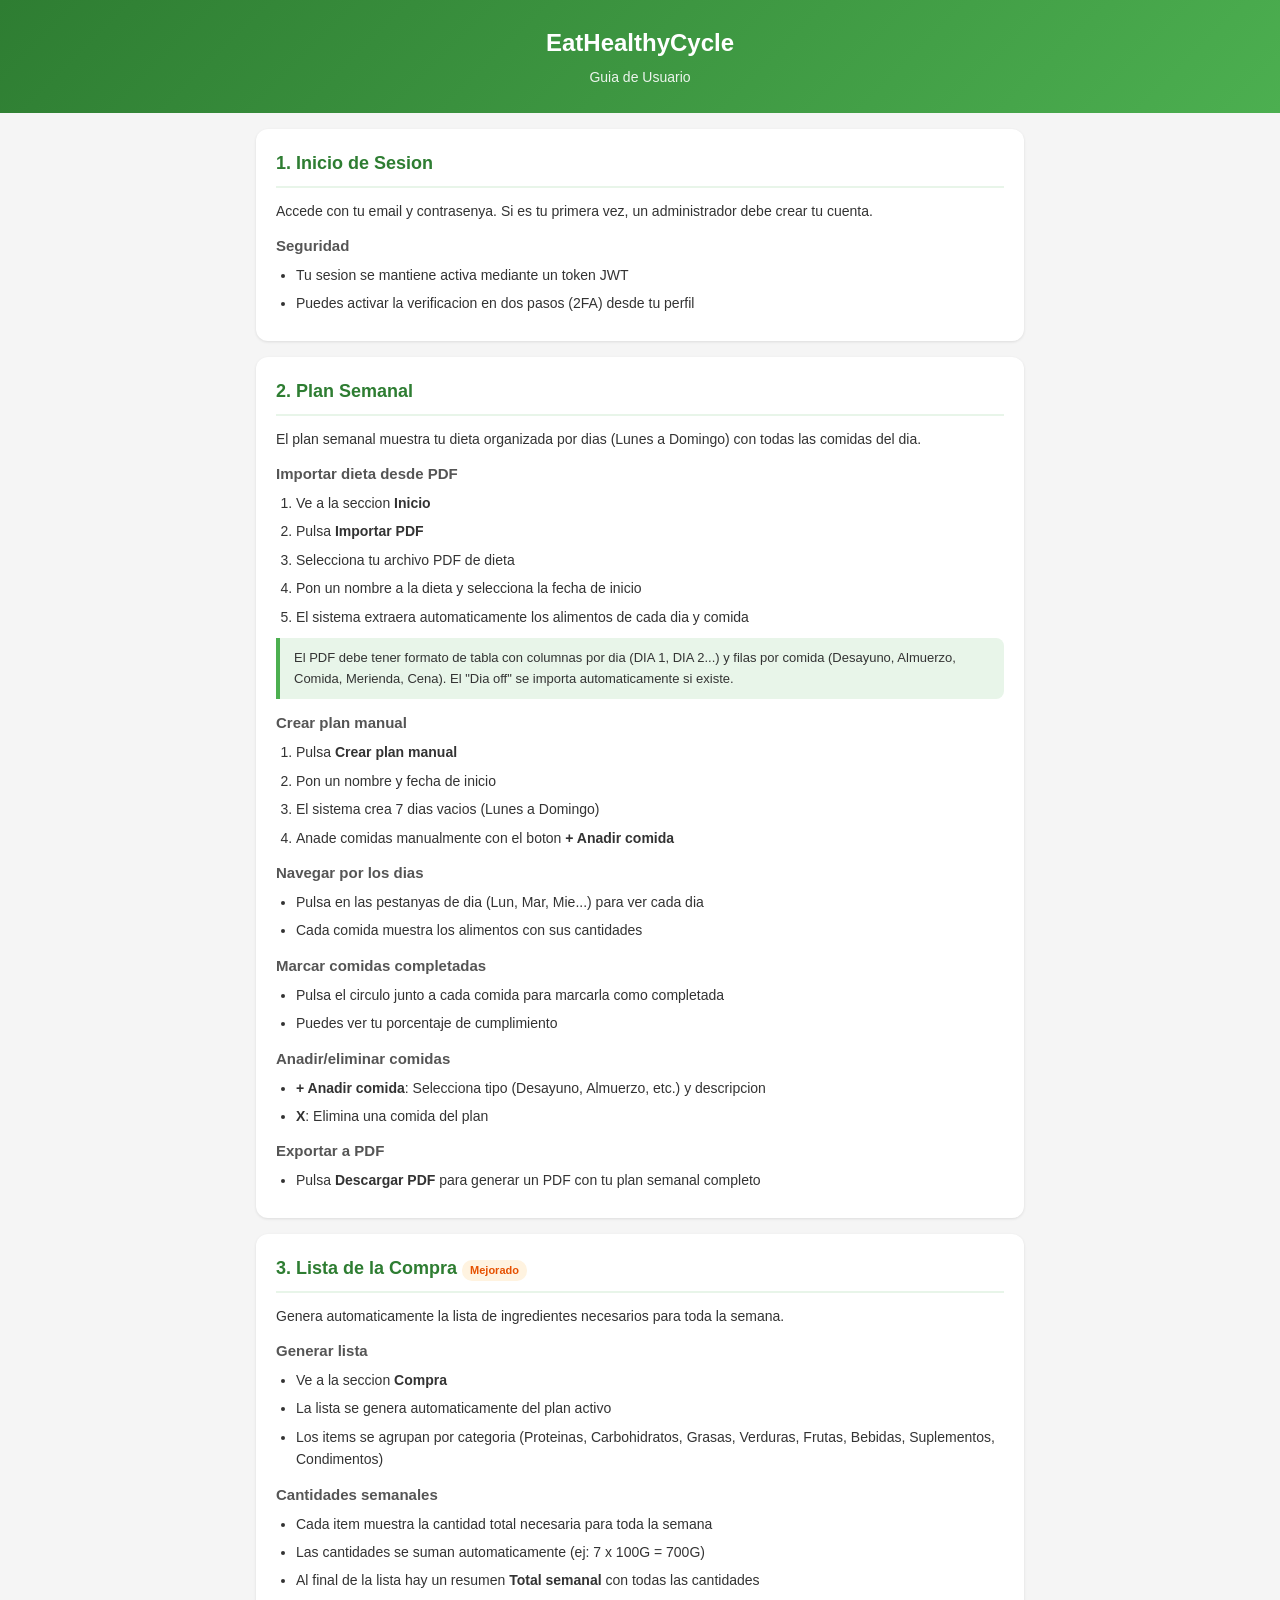
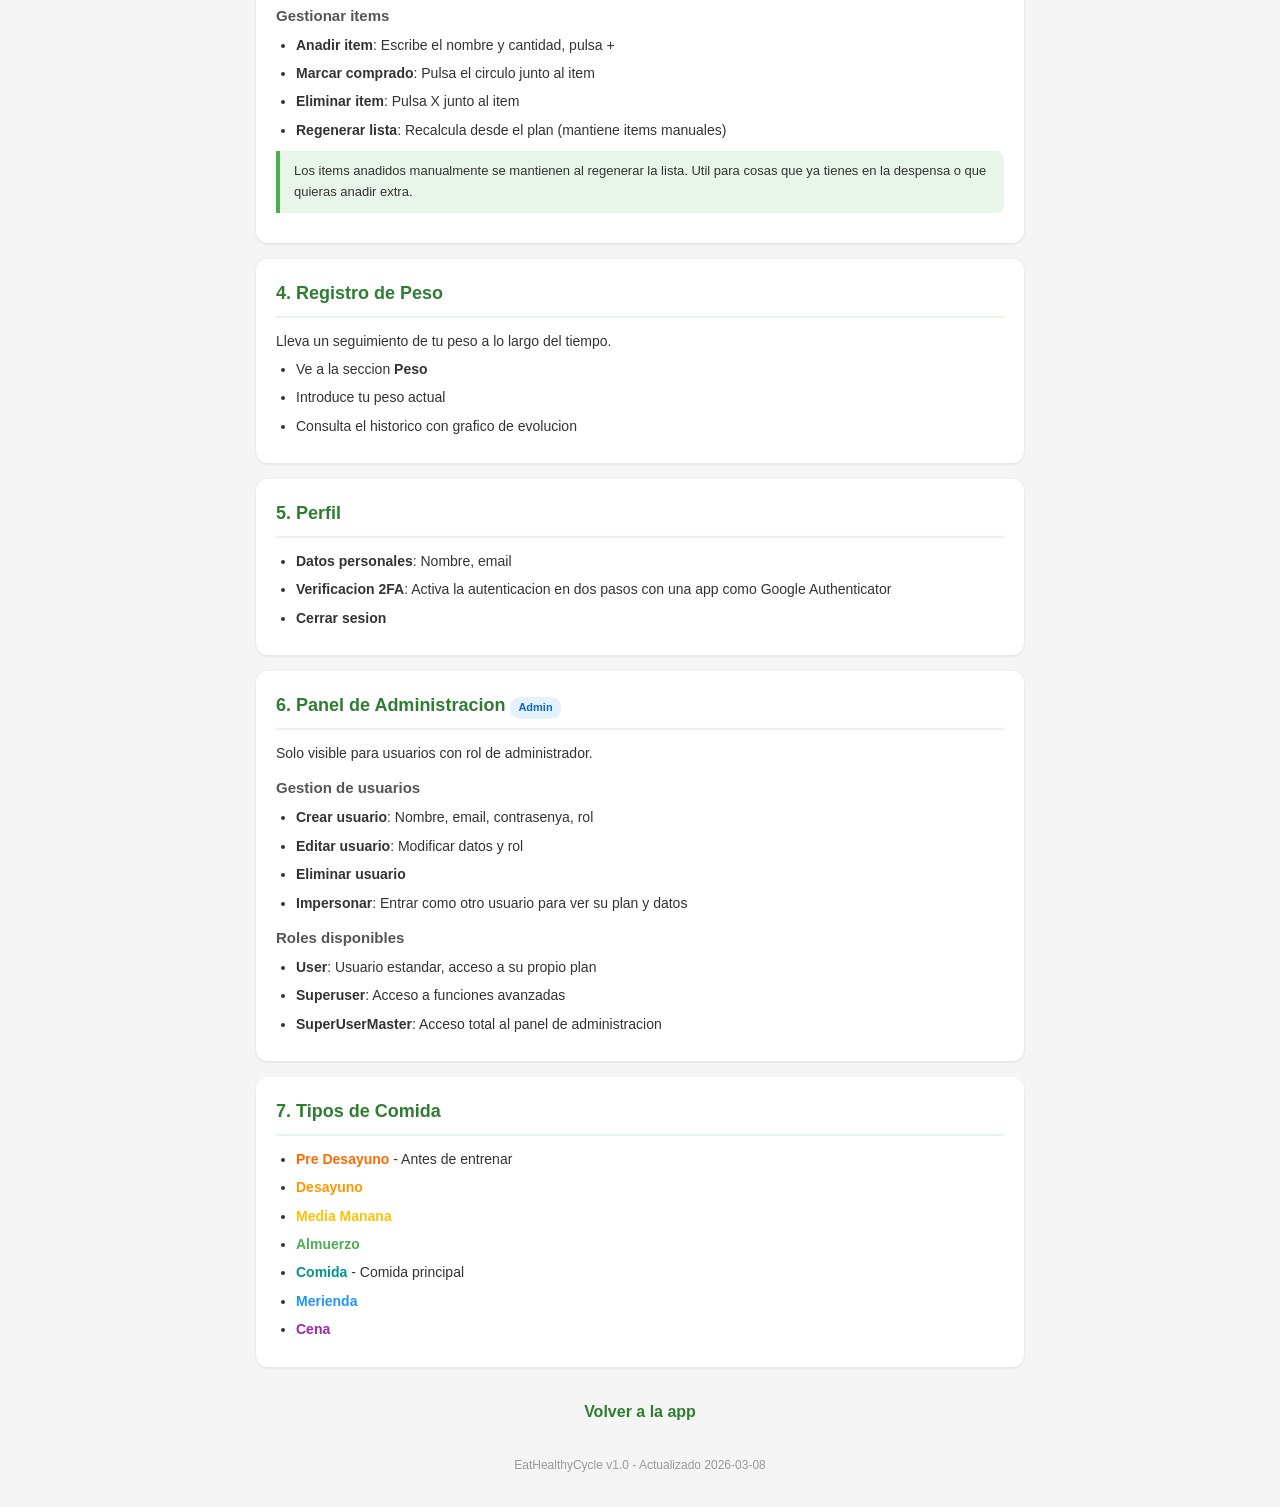
==== wwwroot/guia-usuario.html @ 838dbc7e "Fix multi-page table import, mobile scroll, add user guide PDF Import: - Handle continuation pages (" ====
<!DOCTYPE html>
<html lang="es">
<head>
    <meta charset="UTF-8">
    <meta name="viewport" content="width=device-width, initial-scale=1.0">
    <title>EatHealthyCycle - Guia de Usuario</title>
    <style>
        * { margin: 0; padding: 0; box-sizing: border-box; }
        body { font-family: -apple-system, BlinkMacSystemFont, 'Segoe UI', sans-serif; background: #f5f5f5; color: #333; line-height: 1.6; }
        .header { background: linear-gradient(135deg, #2e7d32, #4caf50); color: white; padding: 24px 20px; text-align: center; }
        .header h1 { font-size: 24px; margin-bottom: 4px; }
        .header p { opacity: 0.9; font-size: 14px; }
        .container { max-width: 800px; margin: 0 auto; padding: 16px; }
        .section { background: white; border-radius: 12px; padding: 20px; margin-bottom: 16px; box-shadow: 0 1px 3px rgba(0,0,0,0.1); }
        .section h2 { color: #2e7d32; font-size: 18px; margin-bottom: 12px; border-bottom: 2px solid #e8f5e9; padding-bottom: 8px; }
        .section h3 { color: #555; font-size: 15px; margin: 12px 0 6px; }
        .section p, .section li { font-size: 14px; margin-bottom: 6px; }
        .section ul { padding-left: 20px; }
        .section ol { padding-left: 20px; }
        .badge { display: inline-block; padding: 2px 8px; border-radius: 10px; font-size: 11px; font-weight: 600; }
        .badge-admin { background: #e3f2fd; color: #1565c0; }
        .badge-user { background: #e8f5e9; color: #2e7d32; }
        .badge-new { background: #fff3e0; color: #e65100; }
        .tip { background: #e8f5e9; border-left: 4px solid #4caf50; padding: 10px 14px; border-radius: 0 8px 8px 0; margin: 10px 0; font-size: 13px; }
        .back-link { display: block; text-align: center; padding: 16px; color: #2e7d32; text-decoration: none; font-weight: 600; }
        .version { text-align: center; color: #999; font-size: 12px; padding: 16px; }
    </style>
</head>
<body>
    <div class="header">
        <h1>EatHealthyCycle</h1>
        <p>Guia de Usuario</p>
    </div>
    <div class="container">

        <div class="section">
            <h2>1. Inicio de Sesion</h2>
            <p>Accede con tu email y contrasenya. Si es tu primera vez, un administrador debe crear tu cuenta.</p>
            <h3>Seguridad</h3>
            <ul>
                <li>Tu sesion se mantiene activa mediante un token JWT</li>
                <li>Puedes activar la verificacion en dos pasos (2FA) desde tu perfil</li>
            </ul>
        </div>

        <div class="section">
            <h2>2. Plan Semanal</h2>
            <p>El plan semanal muestra tu dieta organizada por dias (Lunes a Domingo) con todas las comidas del dia.</p>

            <h3>Importar dieta desde PDF</h3>
            <ol>
                <li>Ve a la seccion <strong>Inicio</strong></li>
                <li>Pulsa <strong>Importar PDF</strong></li>
                <li>Selecciona tu archivo PDF de dieta</li>
                <li>Pon un nombre a la dieta y selecciona la fecha de inicio</li>
                <li>El sistema extraera automaticamente los alimentos de cada dia y comida</li>
            </ol>
            <div class="tip">El PDF debe tener formato de tabla con columnas por dia (DIA 1, DIA 2...) y filas por comida (Desayuno, Almuerzo, Comida, Merienda, Cena). El "Dia off" se importa automaticamente si existe.</div>

            <h3>Crear plan manual</h3>
            <ol>
                <li>Pulsa <strong>Crear plan manual</strong></li>
                <li>Pon un nombre y fecha de inicio</li>
                <li>El sistema crea 7 dias vacios (Lunes a Domingo)</li>
                <li>Anade comidas manualmente con el boton <strong>+ Anadir comida</strong></li>
            </ol>

            <h3>Navegar por los dias</h3>
            <ul>
                <li>Pulsa en las pestanyas de dia (Lun, Mar, Mie...) para ver cada dia</li>
                <li>Cada comida muestra los alimentos con sus cantidades</li>
            </ul>

            <h3>Marcar comidas completadas</h3>
            <ul>
                <li>Pulsa el circulo junto a cada comida para marcarla como completada</li>
                <li>Puedes ver tu porcentaje de cumplimiento</li>
            </ul>

            <h3>Anadir/eliminar comidas</h3>
            <ul>
                <li><strong>+ Anadir comida</strong>: Selecciona tipo (Desayuno, Almuerzo, etc.) y descripcion</li>
                <li><strong>X</strong>: Elimina una comida del plan</li>
            </ul>

            <h3>Exportar a PDF</h3>
            <ul>
                <li>Pulsa <strong>Descargar PDF</strong> para generar un PDF con tu plan semanal completo</li>
            </ul>
        </div>

        <div class="section">
            <h2>3. Lista de la Compra <span class="badge badge-new">Mejorado</span></h2>
            <p>Genera automaticamente la lista de ingredientes necesarios para toda la semana.</p>

            <h3>Generar lista</h3>
            <ul>
                <li>Ve a la seccion <strong>Compra</strong></li>
                <li>La lista se genera automaticamente del plan activo</li>
                <li>Los items se agrupan por categoria (Proteinas, Carbohidratos, Grasas, Verduras, Frutas, Bebidas, Suplementos, Condimentos)</li>
            </ul>

            <h3>Cantidades semanales</h3>
            <ul>
                <li>Cada item muestra la cantidad total necesaria para toda la semana</li>
                <li>Las cantidades se suman automaticamente (ej: 7 x 100G = 700G)</li>
                <li>Al final de la lista hay un resumen <strong>Total semanal</strong> con todas las cantidades</li>
            </ul>

            <h3>Gestionar items</h3>
            <ul>
                <li><strong>Anadir item</strong>: Escribe el nombre y cantidad, pulsa +</li>
                <li><strong>Marcar comprado</strong>: Pulsa el circulo junto al item</li>
                <li><strong>Eliminar item</strong>: Pulsa X junto al item</li>
                <li><strong>Regenerar lista</strong>: Recalcula desde el plan (mantiene items manuales)</li>
            </ul>
            <div class="tip">Los items anadidos manualmente se mantienen al regenerar la lista. Util para cosas que ya tienes en la despensa o que quieras anadir extra.</div>
        </div>

        <div class="section">
            <h2>4. Registro de Peso</h2>
            <p>Lleva un seguimiento de tu peso a lo largo del tiempo.</p>
            <ul>
                <li>Ve a la seccion <strong>Peso</strong></li>
                <li>Introduce tu peso actual</li>
                <li>Consulta el historico con grafico de evolucion</li>
            </ul>
        </div>

        <div class="section">
            <h2>5. Perfil</h2>
            <ul>
                <li><strong>Datos personales</strong>: Nombre, email</li>
                <li><strong>Verificacion 2FA</strong>: Activa la autenticacion en dos pasos con una app como Google Authenticator</li>
                <li><strong>Cerrar sesion</strong></li>
            </ul>
        </div>

        <div class="section">
            <h2>6. Panel de Administracion <span class="badge badge-admin">Admin</span></h2>
            <p>Solo visible para usuarios con rol de administrador.</p>

            <h3>Gestion de usuarios</h3>
            <ul>
                <li><strong>Crear usuario</strong>: Nombre, email, contrasenya, rol</li>
                <li><strong>Editar usuario</strong>: Modificar datos y rol</li>
                <li><strong>Eliminar usuario</strong></li>
                <li><strong>Impersonar</strong>: Entrar como otro usuario para ver su plan y datos</li>
            </ul>

            <h3>Roles disponibles</h3>
            <ul>
                <li><strong>User</strong>: Usuario estandar, acceso a su propio plan</li>
                <li><strong>Superuser</strong>: Acceso a funciones avanzadas</li>
                <li><strong>SuperUserMaster</strong>: Acceso total al panel de administracion</li>
            </ul>
        </div>

        <div class="section">
            <h2>7. Tipos de Comida</h2>
            <ul>
                <li><strong style="color:#ff6b00">Pre Desayuno</strong> - Antes de entrenar</li>
                <li><strong style="color:#ff9800">Desayuno</strong></li>
                <li><strong style="color:#ffc107">Media Manana</strong></li>
                <li><strong style="color:#4caf50">Almuerzo</strong></li>
                <li><strong style="color:#009688">Comida</strong> - Comida principal</li>
                <li><strong style="color:#2196f3">Merienda</strong></li>
                <li><strong style="color:#9c27b0">Cena</strong></li>
            </ul>
        </div>

        <a href="/" class="back-link">Volver a la app</a>
        <div class="version">EatHealthyCycle v1.0 - Actualizado 2026-03-08</div>
    </div>
</body>
</html>
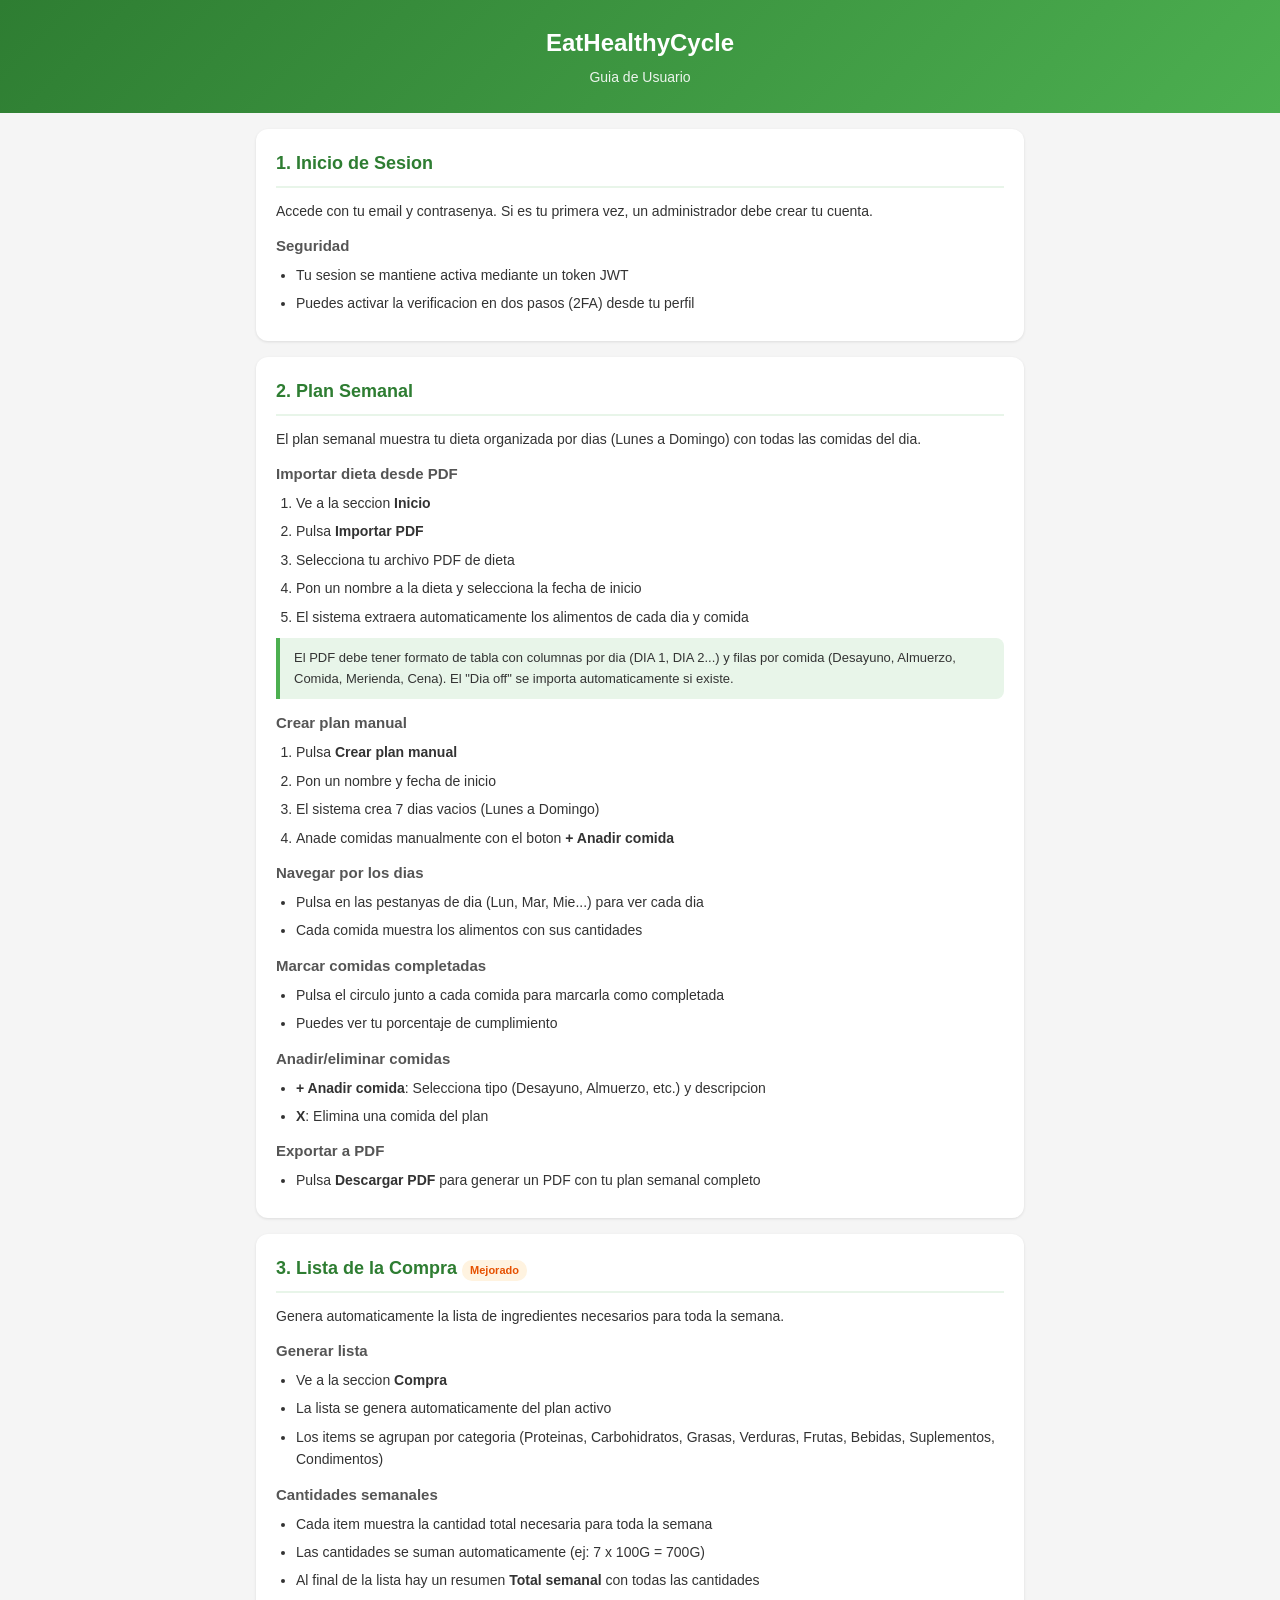
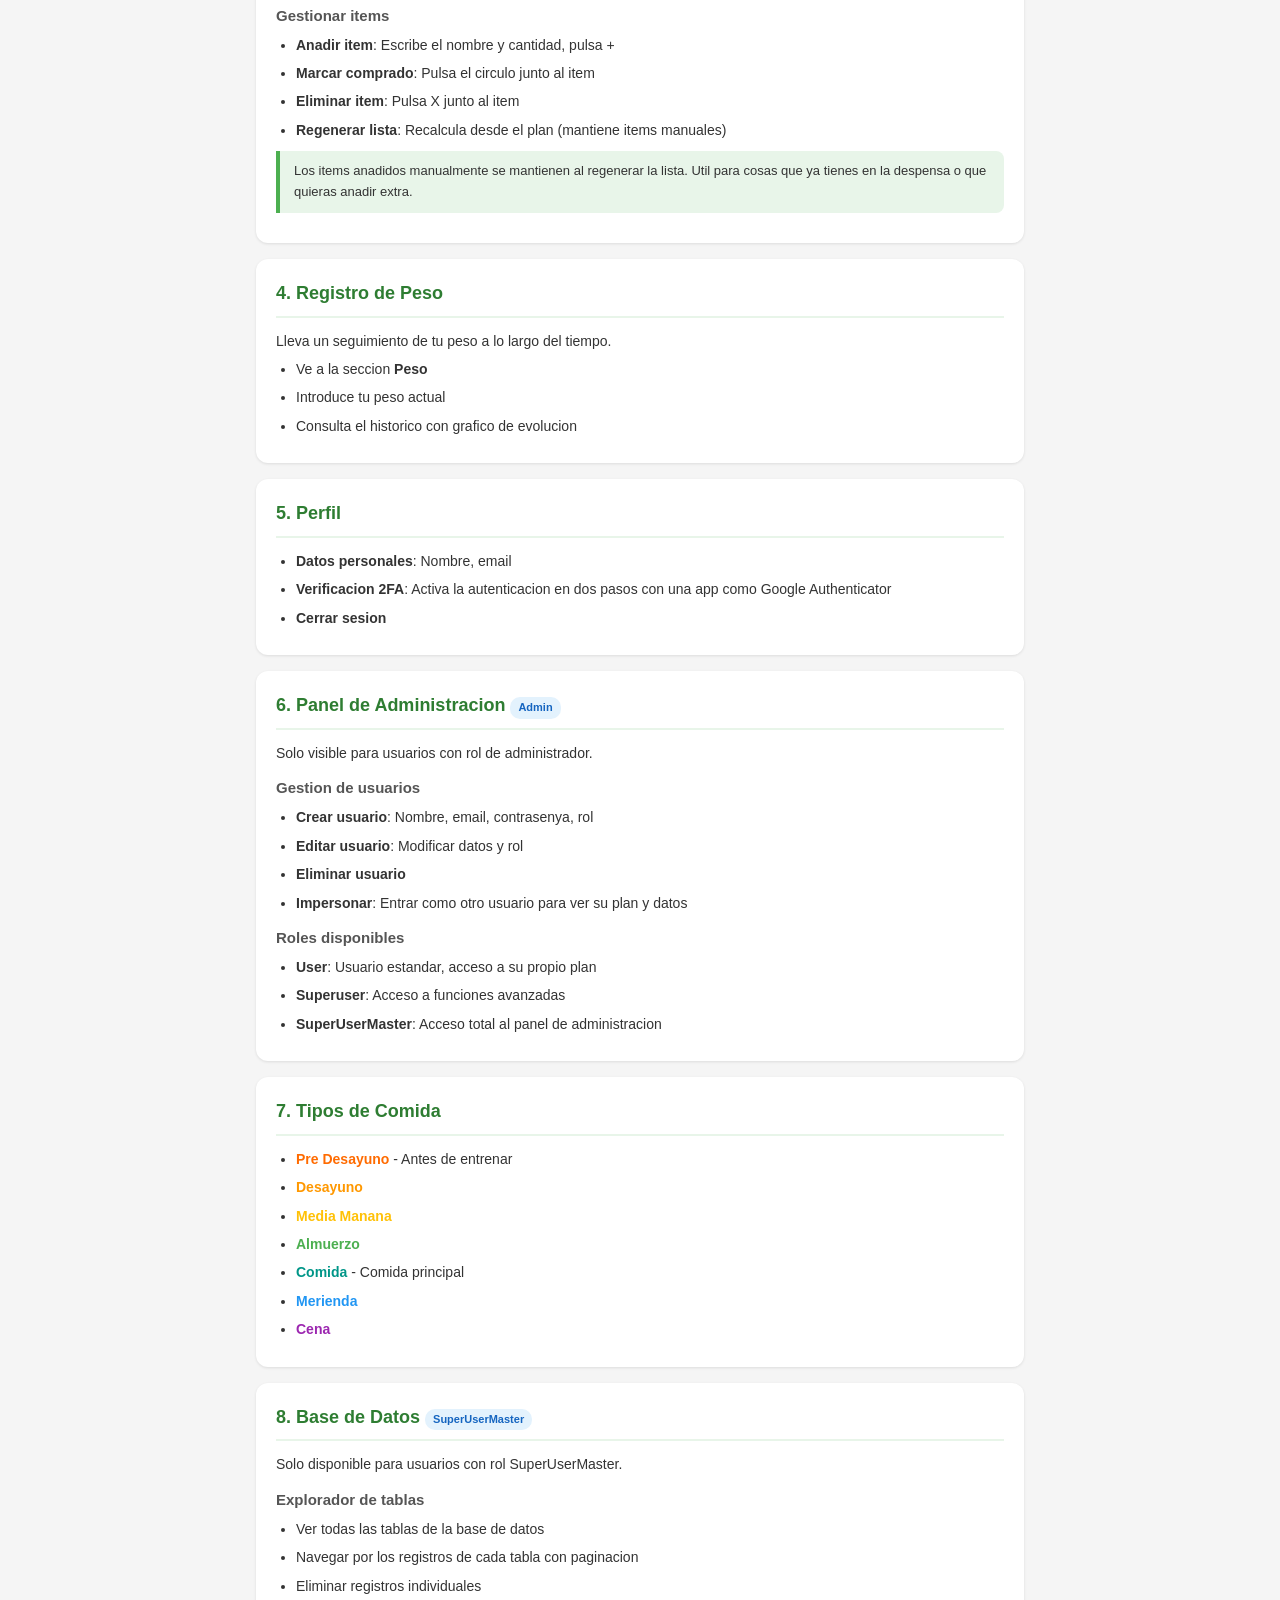
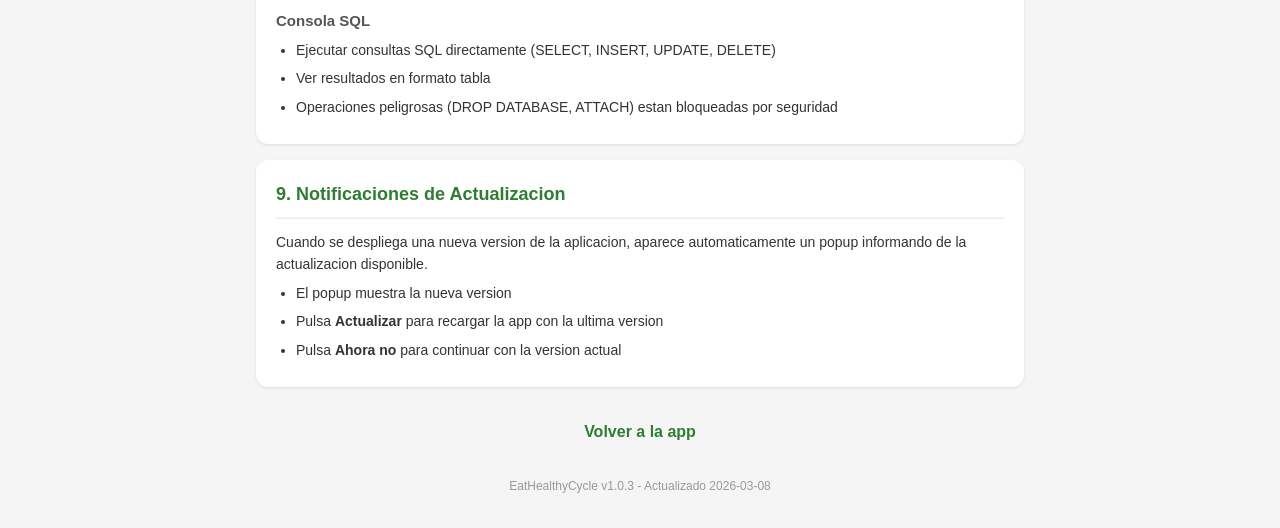
==== commit e2d4b132: "Add DB admin panel, version check popup, and update user guide - DbAdminController: table browser, S" ====
--- a/wwwroot/guia-usuario.html
+++ b/wwwroot/guia-usuario.html
@@ -169,8 +169,37 @@
             </ul>
         </div>
 
+        <div class="section">
+            <h2>8. Base de Datos <span class="badge badge-admin">SuperUserMaster</span></h2>
+            <p>Solo disponible para usuarios con rol SuperUserMaster.</p>
+
+            <h3>Explorador de tablas</h3>
+            <ul>
+                <li>Ver todas las tablas de la base de datos</li>
+                <li>Navegar por los registros de cada tabla con paginacion</li>
+                <li>Eliminar registros individuales</li>
+            </ul>
+
+            <h3>Consola SQL</h3>
+            <ul>
+                <li>Ejecutar consultas SQL directamente (SELECT, INSERT, UPDATE, DELETE)</li>
+                <li>Ver resultados en formato tabla</li>
+                <li>Operaciones peligrosas (DROP DATABASE, ATTACH) estan bloqueadas por seguridad</li>
+            </ul>
+        </div>
+
+        <div class="section">
+            <h2>9. Notificaciones de Actualizacion</h2>
+            <p>Cuando se despliega una nueva version de la aplicacion, aparece automaticamente un popup informando de la actualizacion disponible.</p>
+            <ul>
+                <li>El popup muestra la nueva version</li>
+                <li>Pulsa <strong>Actualizar</strong> para recargar la app con la ultima version</li>
+                <li>Pulsa <strong>Ahora no</strong> para continuar con la version actual</li>
+            </ul>
+        </div>
+
         <a href="/" class="back-link">Volver a la app</a>
-        <div class="version">EatHealthyCycle v1.0 - Actualizado 2026-03-08</div>
+        <div class="version">EatHealthyCycle v1.0.3 - Actualizado 2026-03-08</div>
     </div>
 </body>
 </html>
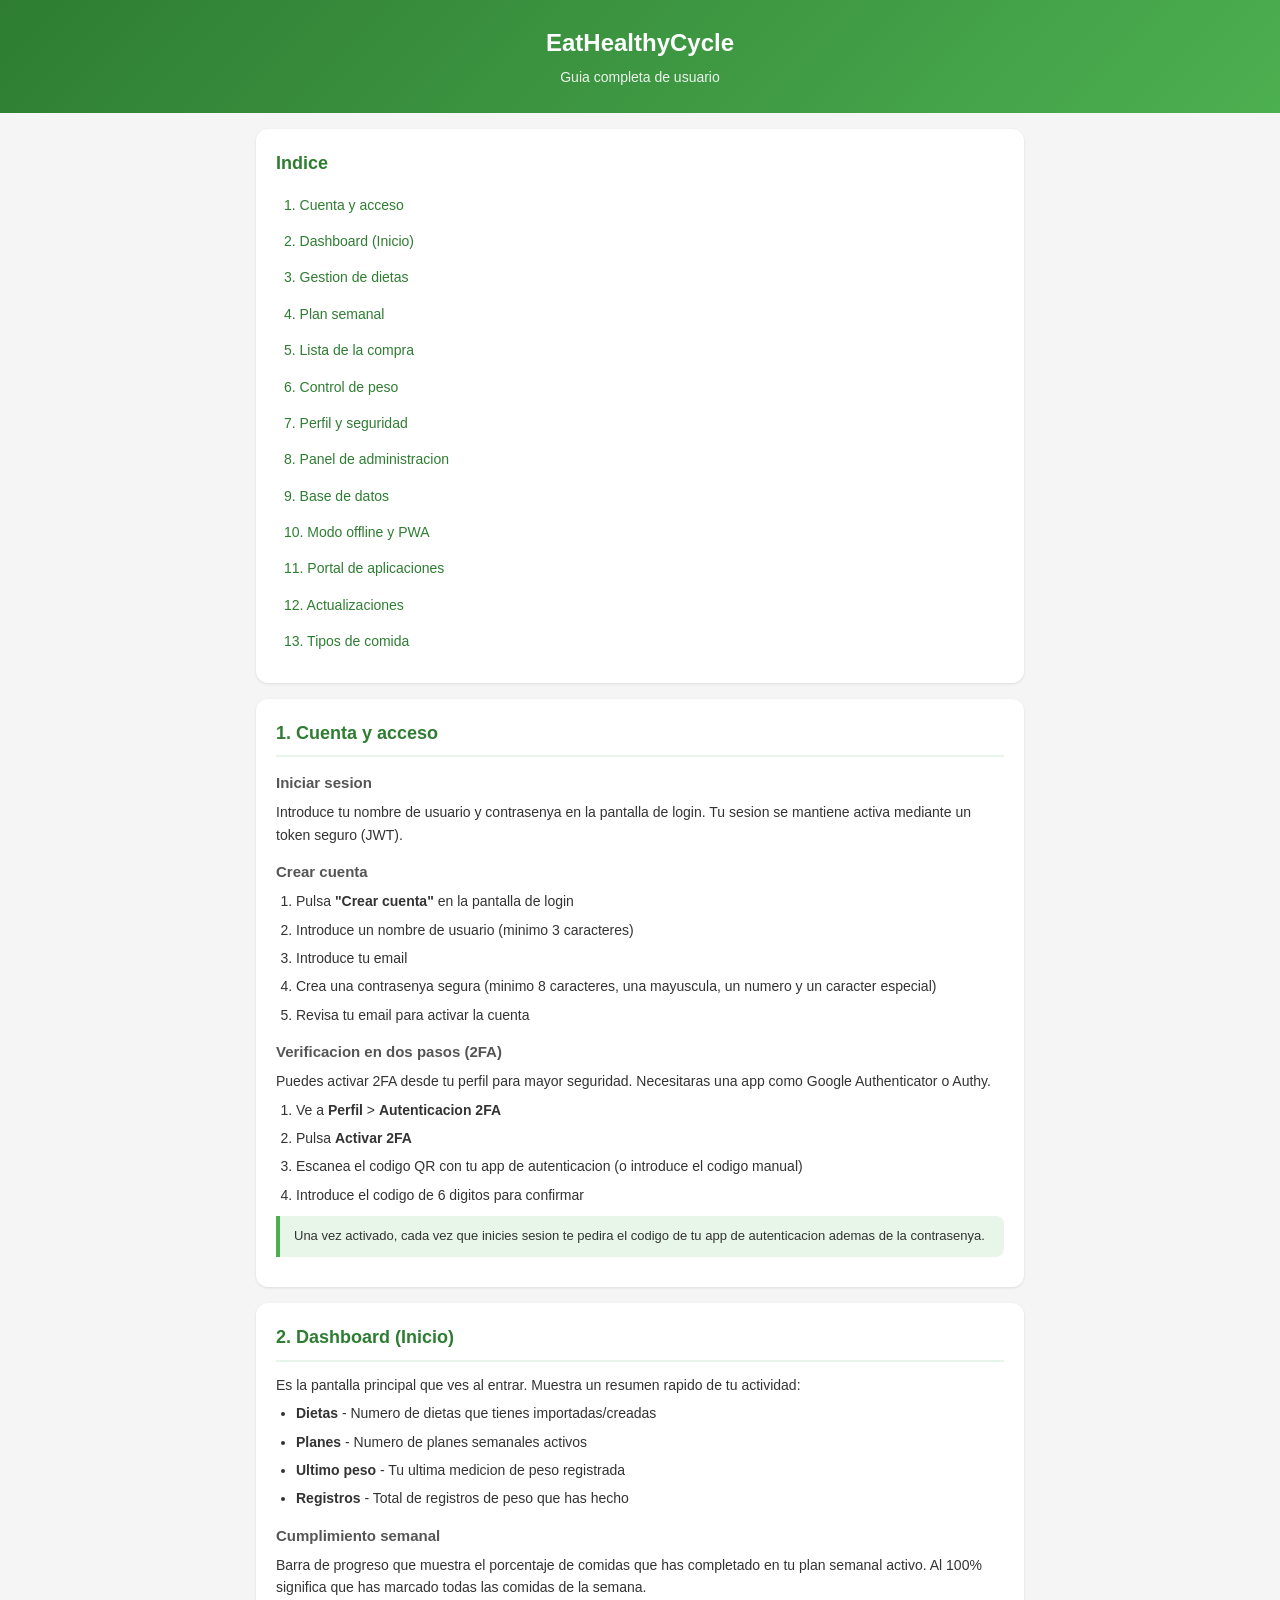
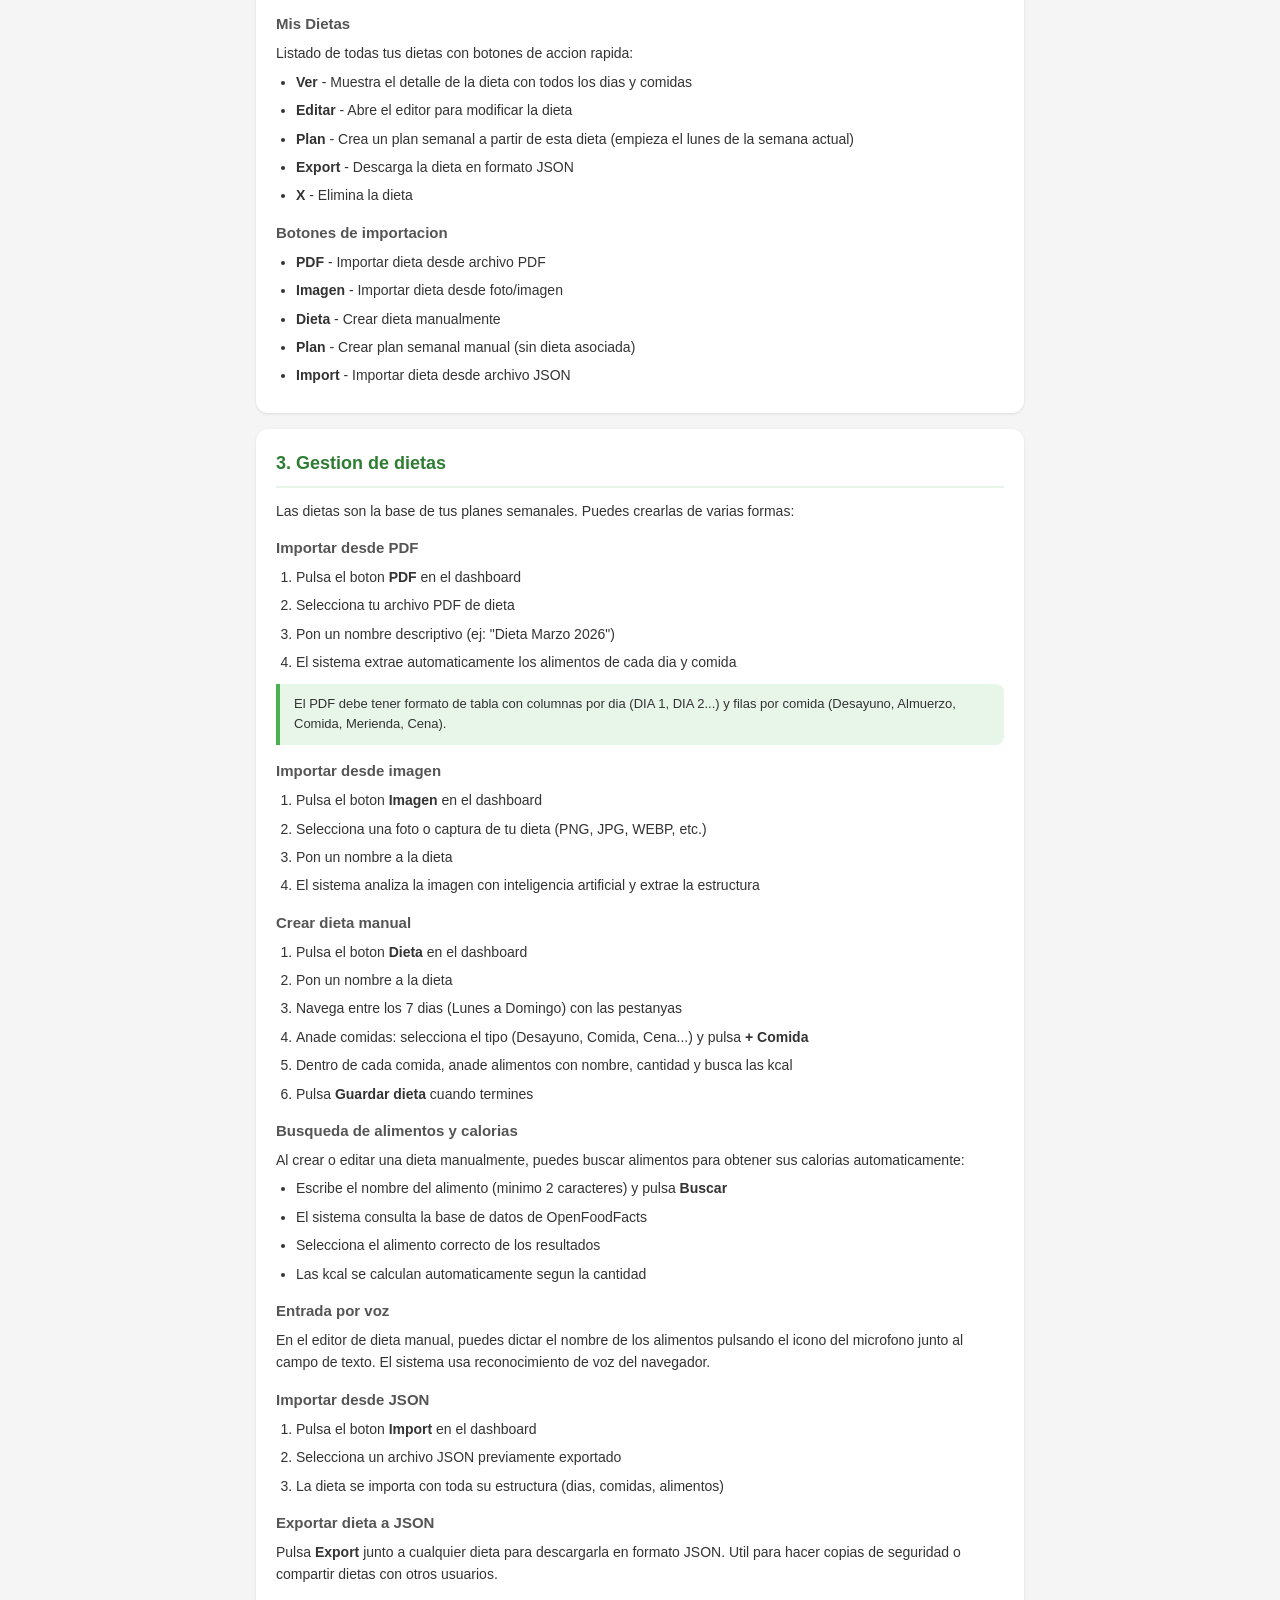
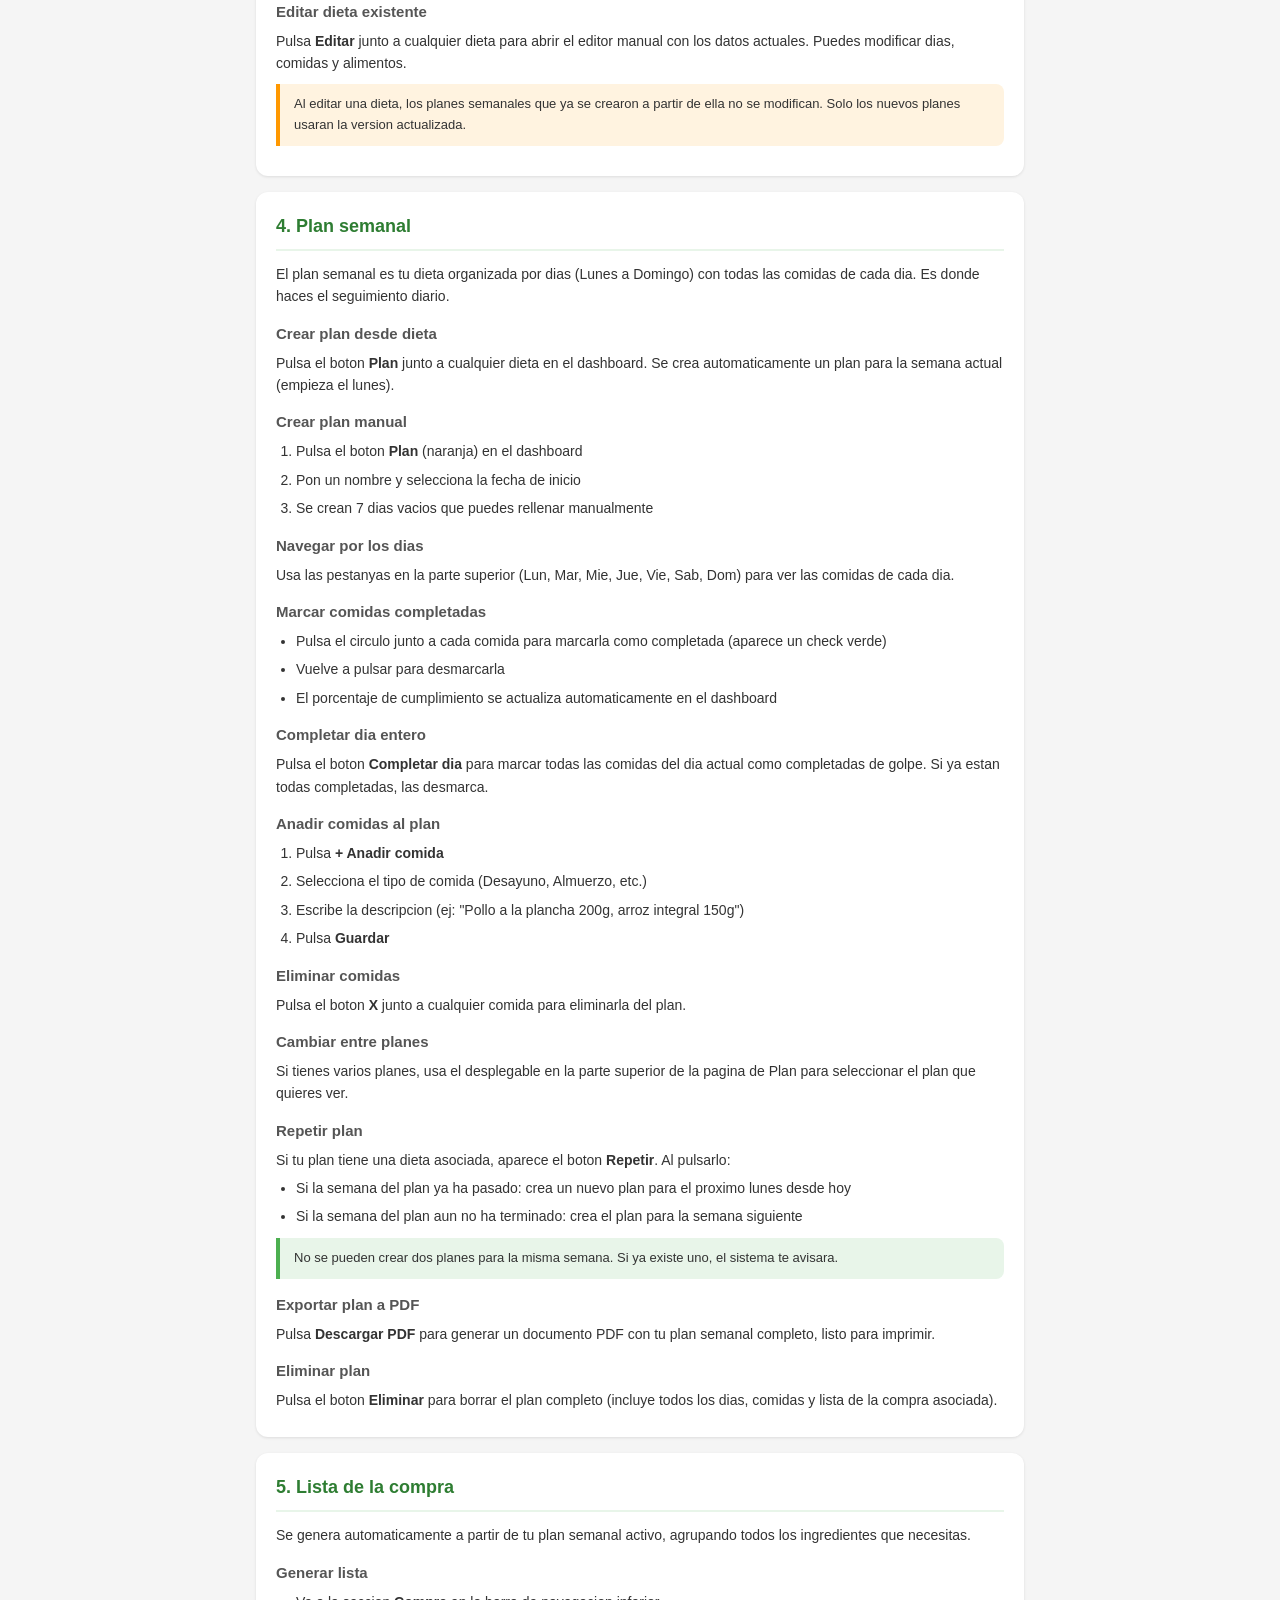
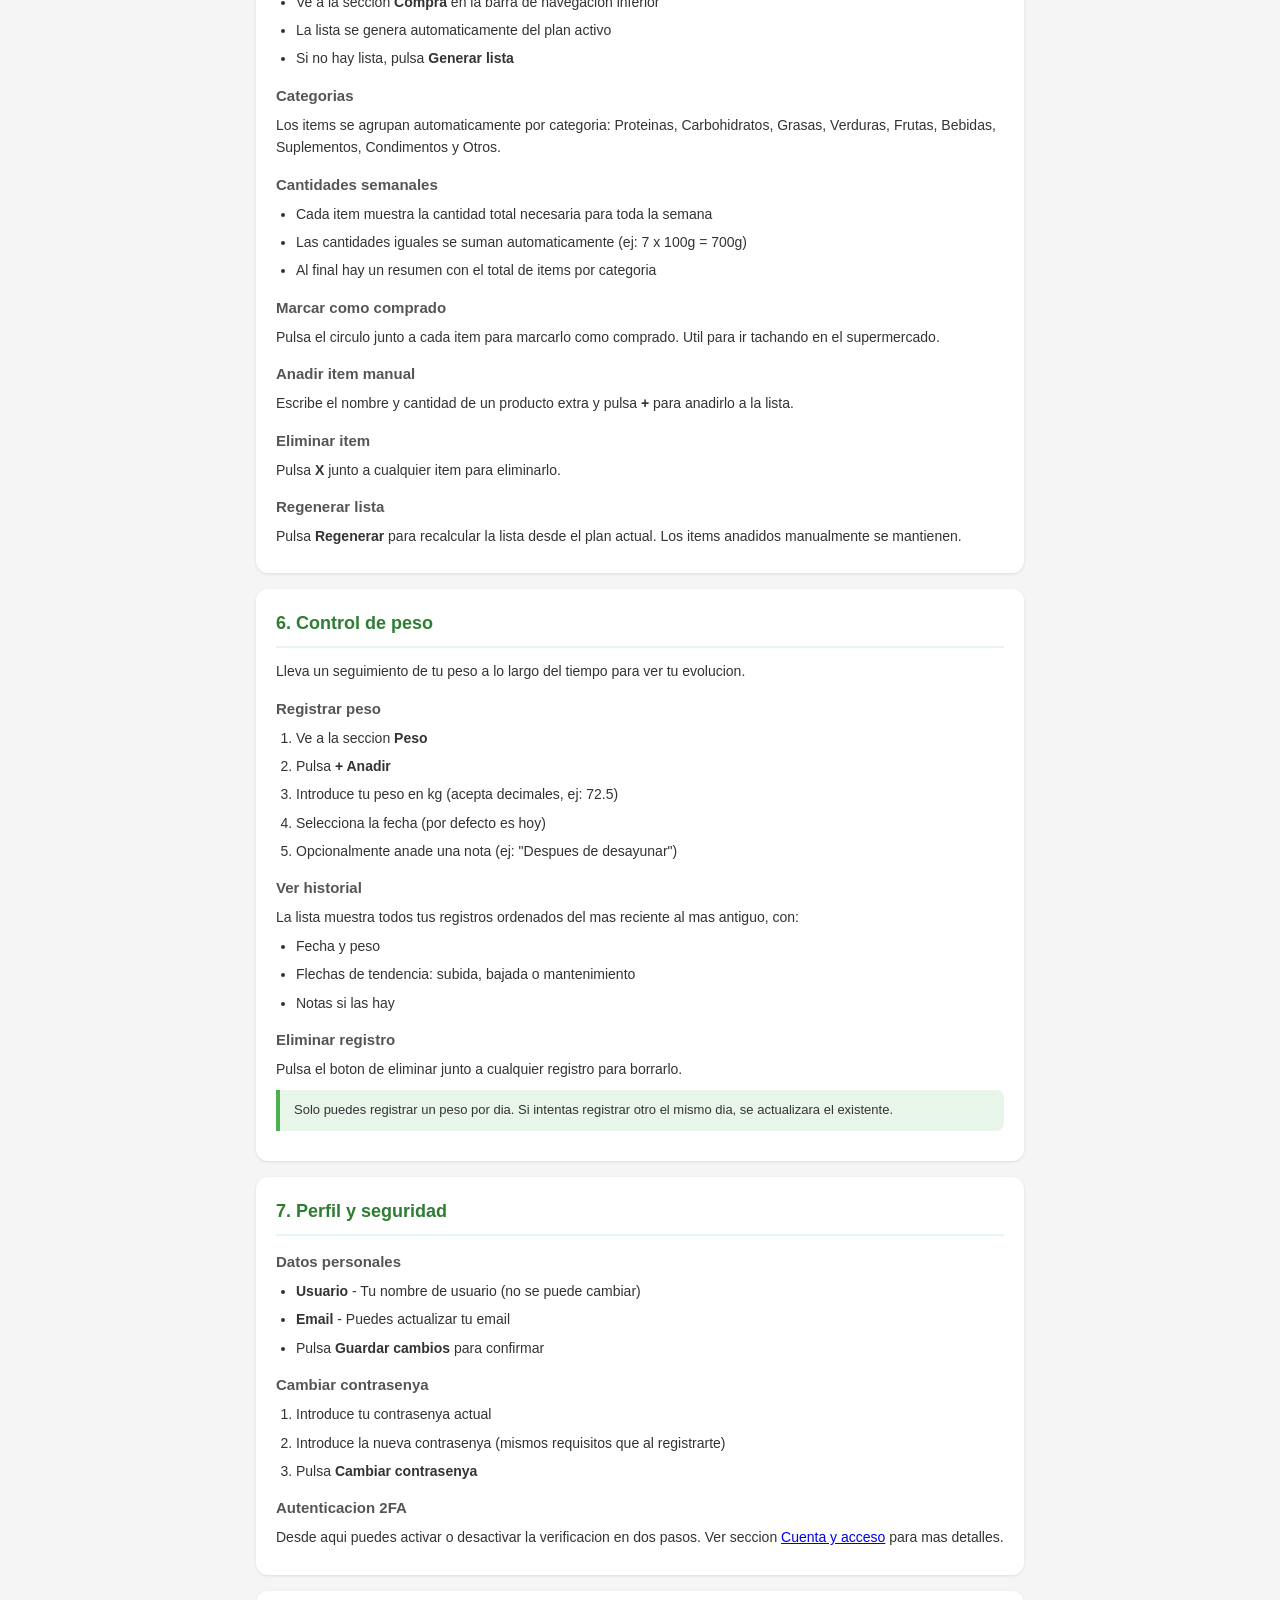
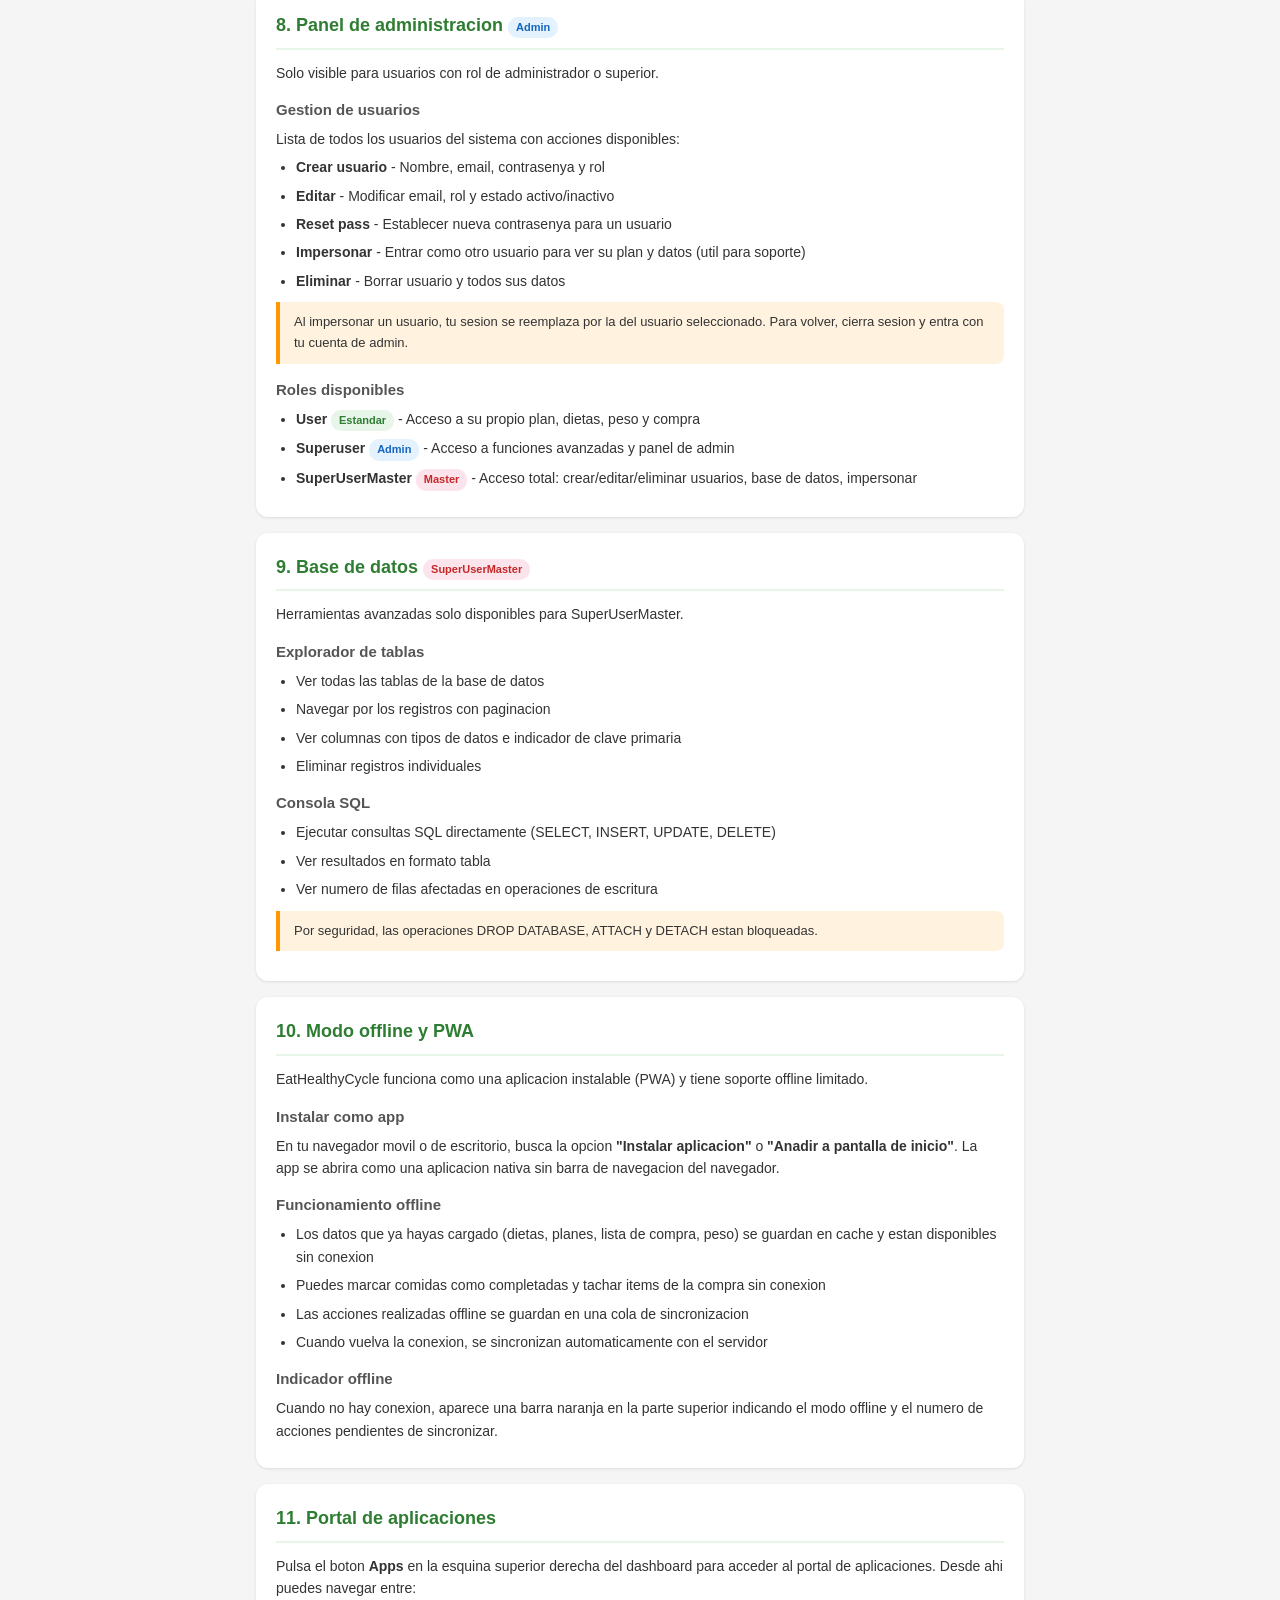
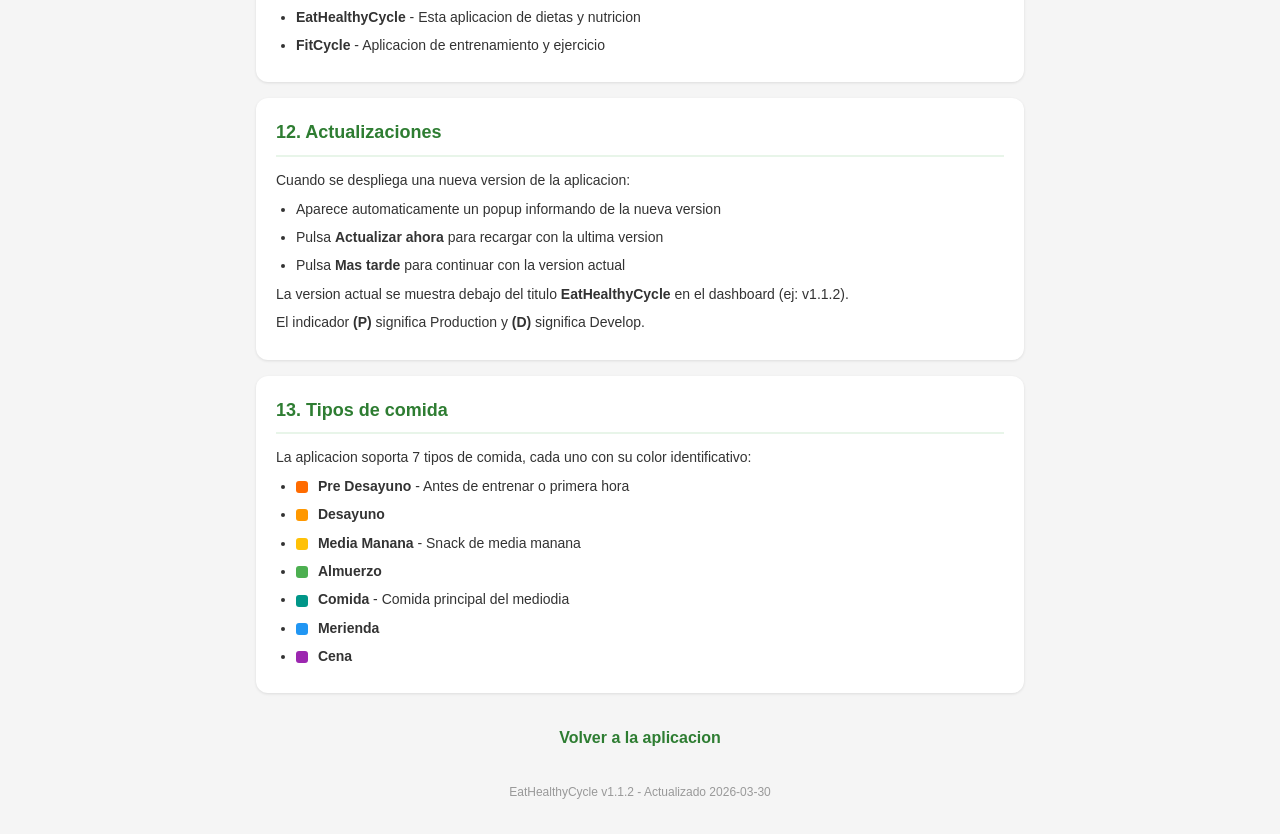
==== commit 380d1bb9: "Rewrite user guide with all features and add deploy rule Complete rewrite of guia-usuario.html cover" ====
--- a/wwwroot/guia-usuario.html
+++ b/wwwroot/guia-usuario.html
@@ -2,18 +2,24 @@
 <html lang="es">
 <head>
     <meta charset="UTF-8">
-    <meta name="viewport" content="width=device-width, initial-scale=1.0">
+    <meta name="viewport" content="width=device-width, initial-scale=1.0, maximum-scale=1.0, user-scalable=no">
     <title>EatHealthyCycle - Guia de Usuario</title>
     <style>
         * { margin: 0; padding: 0; box-sizing: border-box; }
         body { font-family: -apple-system, BlinkMacSystemFont, 'Segoe UI', sans-serif; background: #f5f5f5; color: #333; line-height: 1.6; }
-        .header { background: linear-gradient(135deg, #2e7d32, #4caf50); color: white; padding: 24px 20px; text-align: center; }
+        .header { background: linear-gradient(135deg, #2e7d32, #4caf50); color: white; padding: 24px 20px; text-align: center; position: sticky; top: 0; z-index: 10; }
         .header h1 { font-size: 24px; margin-bottom: 4px; }
         .header p { opacity: 0.9; font-size: 14px; }
         .container { max-width: 800px; margin: 0 auto; padding: 16px; }
+        .toc { background: white; border-radius: 12px; padding: 20px; margin-bottom: 16px; box-shadow: 0 1px 3px rgba(0,0,0,0.1); }
+        .toc h2 { color: #2e7d32; font-size: 18px; margin-bottom: 12px; }
+        .toc ul { list-style: none; padding: 0; }
+        .toc li { margin-bottom: 6px; }
+        .toc a { color: #2e7d32; text-decoration: none; font-size: 14px; display: block; padding: 4px 8px; border-radius: 6px; }
+        .toc a:hover { background: #e8f5e9; }
         .section { background: white; border-radius: 12px; padding: 20px; margin-bottom: 16px; box-shadow: 0 1px 3px rgba(0,0,0,0.1); }
         .section h2 { color: #2e7d32; font-size: 18px; margin-bottom: 12px; border-bottom: 2px solid #e8f5e9; padding-bottom: 8px; }
-        .section h3 { color: #555; font-size: 15px; margin: 12px 0 6px; }
+        .section h3 { color: #555; font-size: 15px; margin: 14px 0 6px; }
         .section p, .section li { font-size: 14px; margin-bottom: 6px; }
         .section ul { padding-left: 20px; }
         .section ol { padding-left: 20px; }
@@ -21,162 +27,338 @@
         .badge-admin { background: #e3f2fd; color: #1565c0; }
         .badge-user { background: #e8f5e9; color: #2e7d32; }
         .badge-new { background: #fff3e0; color: #e65100; }
+        .badge-master { background: #fce4ec; color: #c62828; }
         .tip { background: #e8f5e9; border-left: 4px solid #4caf50; padding: 10px 14px; border-radius: 0 8px 8px 0; margin: 10px 0; font-size: 13px; }
-        .back-link { display: block; text-align: center; padding: 16px; color: #2e7d32; text-decoration: none; font-weight: 600; }
+        .warning { background: #fff3e0; border-left: 4px solid #ff9800; padding: 10px 14px; border-radius: 0 8px 8px 0; margin: 10px 0; font-size: 13px; }
+        .back-link { display: block; text-align: center; padding: 16px; color: #2e7d32; text-decoration: none; font-weight: 600; font-size: 16px; }
         .version { text-align: center; color: #999; font-size: 12px; padding: 16px; }
+        .meal-color { display: inline-block; width: 12px; height: 12px; border-radius: 3px; margin-right: 6px; vertical-align: middle; }
+        .shortcut { background: #f5f5f5; padding: 2px 6px; border-radius: 4px; font-family: monospace; font-size: 12px; }
     </style>
 </head>
 <body>
     <div class="header">
         <h1>EatHealthyCycle</h1>
-        <p>Guia de Usuario</p>
+        <p>Guia completa de usuario</p>
     </div>
     <div class="container">
 
-        <div class="section">
-            <h2>1. Inicio de Sesion</h2>
-            <p>Accede con tu email y contrasenya. Si es tu primera vez, un administrador debe crear tu cuenta.</p>
-            <h3>Seguridad</h3>
-            <ul>
-                <li>Tu sesion se mantiene activa mediante un token JWT</li>
-                <li>Puedes activar la verificacion en dos pasos (2FA) desde tu perfil</li>
-            </ul>
-        </div>
-
-        <div class="section">
-            <h2>2. Plan Semanal</h2>
-            <p>El plan semanal muestra tu dieta organizada por dias (Lunes a Domingo) con todas las comidas del dia.</p>
-
-            <h3>Importar dieta desde PDF</h3>
-            <ol>
-                <li>Ve a la seccion <strong>Inicio</strong></li>
-                <li>Pulsa <strong>Importar PDF</strong></li>
+        <!-- INDICE -->
+        <div class="toc">
+            <h2>Indice</h2>
+            <ul>
+                <li><a href="#cuenta">1. Cuenta y acceso</a></li>
+                <li><a href="#dashboard">2. Dashboard (Inicio)</a></li>
+                <li><a href="#dietas">3. Gestion de dietas</a></li>
+                <li><a href="#plan">4. Plan semanal</a></li>
+                <li><a href="#compra">5. Lista de la compra</a></li>
+                <li><a href="#peso">6. Control de peso</a></li>
+                <li><a href="#perfil">7. Perfil y seguridad</a></li>
+                <li><a href="#admin">8. Panel de administracion</a></li>
+                <li><a href="#db">9. Base de datos</a></li>
+                <li><a href="#offline">10. Modo offline y PWA</a></li>
+                <li><a href="#portal">11. Portal de aplicaciones</a></li>
+                <li><a href="#actualizaciones">12. Actualizaciones</a></li>
+                <li><a href="#comidas">13. Tipos de comida</a></li>
+            </ul>
+        </div>
+
+        <!-- 1. CUENTA Y ACCESO -->
+        <div class="section" id="cuenta">
+            <h2>1. Cuenta y acceso</h2>
+
+            <h3>Iniciar sesion</h3>
+            <p>Introduce tu nombre de usuario y contrasenya en la pantalla de login. Tu sesion se mantiene activa mediante un token seguro (JWT).</p>
+
+            <h3>Crear cuenta</h3>
+            <ol>
+                <li>Pulsa <strong>"Crear cuenta"</strong> en la pantalla de login</li>
+                <li>Introduce un nombre de usuario (minimo 3 caracteres)</li>
+                <li>Introduce tu email</li>
+                <li>Crea una contrasenya segura (minimo 8 caracteres, una mayuscula, un numero y un caracter especial)</li>
+                <li>Revisa tu email para activar la cuenta</li>
+            </ol>
+
+            <h3>Verificacion en dos pasos (2FA)</h3>
+            <p>Puedes activar 2FA desde tu perfil para mayor seguridad. Necesitaras una app como Google Authenticator o Authy.</p>
+            <ol>
+                <li>Ve a <strong>Perfil</strong> > <strong>Autenticacion 2FA</strong></li>
+                <li>Pulsa <strong>Activar 2FA</strong></li>
+                <li>Escanea el codigo QR con tu app de autenticacion (o introduce el codigo manual)</li>
+                <li>Introduce el codigo de 6 digitos para confirmar</li>
+            </ol>
+            <div class="tip">Una vez activado, cada vez que inicies sesion te pedira el codigo de tu app de autenticacion ademas de la contrasenya.</div>
+        </div>
+
+        <!-- 2. DASHBOARD -->
+        <div class="section" id="dashboard">
+            <h2>2. Dashboard (Inicio)</h2>
+            <p>Es la pantalla principal que ves al entrar. Muestra un resumen rapido de tu actividad:</p>
+            <ul>
+                <li><strong>Dietas</strong> - Numero de dietas que tienes importadas/creadas</li>
+                <li><strong>Planes</strong> - Numero de planes semanales activos</li>
+                <li><strong>Ultimo peso</strong> - Tu ultima medicion de peso registrada</li>
+                <li><strong>Registros</strong> - Total de registros de peso que has hecho</li>
+            </ul>
+
+            <h3>Cumplimiento semanal</h3>
+            <p>Barra de progreso que muestra el porcentaje de comidas que has completado en tu plan semanal activo. Al 100% significa que has marcado todas las comidas de la semana.</p>
+
+            <h3>Mis Dietas</h3>
+            <p>Listado de todas tus dietas con botones de accion rapida:</p>
+            <ul>
+                <li><strong>Ver</strong> - Muestra el detalle de la dieta con todos los dias y comidas</li>
+                <li><strong>Editar</strong> - Abre el editor para modificar la dieta</li>
+                <li><strong>Plan</strong> - Crea un plan semanal a partir de esta dieta (empieza el lunes de la semana actual)</li>
+                <li><strong>Export</strong> - Descarga la dieta en formato JSON</li>
+                <li><strong>X</strong> - Elimina la dieta</li>
+            </ul>
+
+            <h3>Botones de importacion</h3>
+            <ul>
+                <li><strong>PDF</strong> - Importar dieta desde archivo PDF</li>
+                <li><strong>Imagen</strong> - Importar dieta desde foto/imagen</li>
+                <li><strong>Dieta</strong> - Crear dieta manualmente</li>
+                <li><strong>Plan</strong> - Crear plan semanal manual (sin dieta asociada)</li>
+                <li><strong>Import</strong> - Importar dieta desde archivo JSON</li>
+            </ul>
+        </div>
+
+        <!-- 3. GESTION DE DIETAS -->
+        <div class="section" id="dietas">
+            <h2>3. Gestion de dietas</h2>
+            <p>Las dietas son la base de tus planes semanales. Puedes crearlas de varias formas:</p>
+
+            <h3>Importar desde PDF</h3>
+            <ol>
+                <li>Pulsa el boton <strong>PDF</strong> en el dashboard</li>
                 <li>Selecciona tu archivo PDF de dieta</li>
-                <li>Pon un nombre a la dieta y selecciona la fecha de inicio</li>
-                <li>El sistema extraera automaticamente los alimentos de cada dia y comida</li>
-            </ol>
-            <div class="tip">El PDF debe tener formato de tabla con columnas por dia (DIA 1, DIA 2...) y filas por comida (Desayuno, Almuerzo, Comida, Merienda, Cena). El "Dia off" se importa automaticamente si existe.</div>
+                <li>Pon un nombre descriptivo (ej: "Dieta Marzo 2026")</li>
+                <li>El sistema extrae automaticamente los alimentos de cada dia y comida</li>
+            </ol>
+            <div class="tip">El PDF debe tener formato de tabla con columnas por dia (DIA 1, DIA 2...) y filas por comida (Desayuno, Almuerzo, Comida, Merienda, Cena).</div>
+
+            <h3>Importar desde imagen</h3>
+            <ol>
+                <li>Pulsa el boton <strong>Imagen</strong> en el dashboard</li>
+                <li>Selecciona una foto o captura de tu dieta (PNG, JPG, WEBP, etc.)</li>
+                <li>Pon un nombre a la dieta</li>
+                <li>El sistema analiza la imagen con inteligencia artificial y extrae la estructura</li>
+            </ol>
+
+            <h3>Crear dieta manual</h3>
+            <ol>
+                <li>Pulsa el boton <strong>Dieta</strong> en el dashboard</li>
+                <li>Pon un nombre a la dieta</li>
+                <li>Navega entre los 7 dias (Lunes a Domingo) con las pestanyas</li>
+                <li>Anade comidas: selecciona el tipo (Desayuno, Comida, Cena...) y pulsa <strong>+ Comida</strong></li>
+                <li>Dentro de cada comida, anade alimentos con nombre, cantidad y busca las kcal</li>
+                <li>Pulsa <strong>Guardar dieta</strong> cuando termines</li>
+            </ol>
+
+            <h3>Busqueda de alimentos y calorias</h3>
+            <p>Al crear o editar una dieta manualmente, puedes buscar alimentos para obtener sus calorias automaticamente:</p>
+            <ul>
+                <li>Escribe el nombre del alimento (minimo 2 caracteres) y pulsa <strong>Buscar</strong></li>
+                <li>El sistema consulta la base de datos de OpenFoodFacts</li>
+                <li>Selecciona el alimento correcto de los resultados</li>
+                <li>Las kcal se calculan automaticamente segun la cantidad</li>
+            </ul>
+
+            <h3>Entrada por voz</h3>
+            <p>En el editor de dieta manual, puedes dictar el nombre de los alimentos pulsando el icono del microfono junto al campo de texto. El sistema usa reconocimiento de voz del navegador.</p>
+
+            <h3>Importar desde JSON</h3>
+            <ol>
+                <li>Pulsa el boton <strong>Import</strong> en el dashboard</li>
+                <li>Selecciona un archivo JSON previamente exportado</li>
+                <li>La dieta se importa con toda su estructura (dias, comidas, alimentos)</li>
+            </ol>
+
+            <h3>Exportar dieta a JSON</h3>
+            <p>Pulsa <strong>Export</strong> junto a cualquier dieta para descargarla en formato JSON. Util para hacer copias de seguridad o compartir dietas con otros usuarios.</p>
+
+            <h3>Editar dieta existente</h3>
+            <p>Pulsa <strong>Editar</strong> junto a cualquier dieta para abrir el editor manual con los datos actuales. Puedes modificar dias, comidas y alimentos.</p>
+            <div class="warning">Al editar una dieta, los planes semanales que ya se crearon a partir de ella no se modifican. Solo los nuevos planes usaran la version actualizada.</div>
+        </div>
+
+        <!-- 4. PLAN SEMANAL -->
+        <div class="section" id="plan">
+            <h2>4. Plan semanal</h2>
+            <p>El plan semanal es tu dieta organizada por dias (Lunes a Domingo) con todas las comidas de cada dia. Es donde haces el seguimiento diario.</p>
+
+            <h3>Crear plan desde dieta</h3>
+            <p>Pulsa el boton <strong>Plan</strong> junto a cualquier dieta en el dashboard. Se crea automaticamente un plan para la semana actual (empieza el lunes).</p>
 
             <h3>Crear plan manual</h3>
             <ol>
-                <li>Pulsa <strong>Crear plan manual</strong></li>
-                <li>Pon un nombre y fecha de inicio</li>
-                <li>El sistema crea 7 dias vacios (Lunes a Domingo)</li>
-                <li>Anade comidas manualmente con el boton <strong>+ Anadir comida</strong></li>
+                <li>Pulsa el boton <strong>Plan</strong> (naranja) en el dashboard</li>
+                <li>Pon un nombre y selecciona la fecha de inicio</li>
+                <li>Se crean 7 dias vacios que puedes rellenar manualmente</li>
             </ol>
 
             <h3>Navegar por los dias</h3>
-            <ul>
-                <li>Pulsa en las pestanyas de dia (Lun, Mar, Mie...) para ver cada dia</li>
-                <li>Cada comida muestra los alimentos con sus cantidades</li>
-            </ul>
+            <p>Usa las pestanyas en la parte superior (Lun, Mar, Mie, Jue, Vie, Sab, Dom) para ver las comidas de cada dia.</p>
 
             <h3>Marcar comidas completadas</h3>
             <ul>
-                <li>Pulsa el circulo junto a cada comida para marcarla como completada</li>
-                <li>Puedes ver tu porcentaje de cumplimiento</li>
-            </ul>
-
-            <h3>Anadir/eliminar comidas</h3>
-            <ul>
-                <li><strong>+ Anadir comida</strong>: Selecciona tipo (Desayuno, Almuerzo, etc.) y descripcion</li>
-                <li><strong>X</strong>: Elimina una comida del plan</li>
-            </ul>
-
-            <h3>Exportar a PDF</h3>
-            <ul>
-                <li>Pulsa <strong>Descargar PDF</strong> para generar un PDF con tu plan semanal completo</li>
-            </ul>
-        </div>
-
-        <div class="section">
-            <h2>3. Lista de la Compra <span class="badge badge-new">Mejorado</span></h2>
-            <p>Genera automaticamente la lista de ingredientes necesarios para toda la semana.</p>
+                <li>Pulsa el circulo junto a cada comida para marcarla como completada (aparece un check verde)</li>
+                <li>Vuelve a pulsar para desmarcarla</li>
+                <li>El porcentaje de cumplimiento se actualiza automaticamente en el dashboard</li>
+            </ul>
+
+            <h3>Completar dia entero</h3>
+            <p>Pulsa el boton <strong>Completar dia</strong> para marcar todas las comidas del dia actual como completadas de golpe. Si ya estan todas completadas, las desmarca.</p>
+
+            <h3>Anadir comidas al plan</h3>
+            <ol>
+                <li>Pulsa <strong>+ Anadir comida</strong></li>
+                <li>Selecciona el tipo de comida (Desayuno, Almuerzo, etc.)</li>
+                <li>Escribe la descripcion (ej: "Pollo a la plancha 200g, arroz integral 150g")</li>
+                <li>Pulsa <strong>Guardar</strong></li>
+            </ol>
+
+            <h3>Eliminar comidas</h3>
+            <p>Pulsa el boton <strong>X</strong> junto a cualquier comida para eliminarla del plan.</p>
+
+            <h3>Cambiar entre planes</h3>
+            <p>Si tienes varios planes, usa el desplegable en la parte superior de la pagina de Plan para seleccionar el plan que quieres ver.</p>
+
+            <h3>Repetir plan</h3>
+            <p>Si tu plan tiene una dieta asociada, aparece el boton <strong>Repetir</strong>. Al pulsarlo:</p>
+            <ul>
+                <li>Si la semana del plan ya ha pasado: crea un nuevo plan para el proximo lunes desde hoy</li>
+                <li>Si la semana del plan aun no ha terminado: crea el plan para la semana siguiente</li>
+            </ul>
+            <div class="tip">No se pueden crear dos planes para la misma semana. Si ya existe uno, el sistema te avisara.</div>
+
+            <h3>Exportar plan a PDF</h3>
+            <p>Pulsa <strong>Descargar PDF</strong> para generar un documento PDF con tu plan semanal completo, listo para imprimir.</p>
+
+            <h3>Eliminar plan</h3>
+            <p>Pulsa el boton <strong>Eliminar</strong> para borrar el plan completo (incluye todos los dias, comidas y lista de la compra asociada).</p>
+        </div>
+
+        <!-- 5. LISTA DE LA COMPRA -->
+        <div class="section" id="compra">
+            <h2>5. Lista de la compra</h2>
+            <p>Se genera automaticamente a partir de tu plan semanal activo, agrupando todos los ingredientes que necesitas.</p>
 
             <h3>Generar lista</h3>
             <ul>
-                <li>Ve a la seccion <strong>Compra</strong></li>
+                <li>Ve a la seccion <strong>Compra</strong> en la barra de navegacion inferior</li>
                 <li>La lista se genera automaticamente del plan activo</li>
-                <li>Los items se agrupan por categoria (Proteinas, Carbohidratos, Grasas, Verduras, Frutas, Bebidas, Suplementos, Condimentos)</li>
-            </ul>
+                <li>Si no hay lista, pulsa <strong>Generar lista</strong></li>
+            </ul>
+
+            <h3>Categorias</h3>
+            <p>Los items se agrupan automaticamente por categoria: Proteinas, Carbohidratos, Grasas, Verduras, Frutas, Bebidas, Suplementos, Condimentos y Otros.</p>
 
             <h3>Cantidades semanales</h3>
             <ul>
                 <li>Cada item muestra la cantidad total necesaria para toda la semana</li>
-                <li>Las cantidades se suman automaticamente (ej: 7 x 100G = 700G)</li>
-                <li>Al final de la lista hay un resumen <strong>Total semanal</strong> con todas las cantidades</li>
-            </ul>
-
-            <h3>Gestionar items</h3>
-            <ul>
-                <li><strong>Anadir item</strong>: Escribe el nombre y cantidad, pulsa +</li>
-                <li><strong>Marcar comprado</strong>: Pulsa el circulo junto al item</li>
-                <li><strong>Eliminar item</strong>: Pulsa X junto al item</li>
-                <li><strong>Regenerar lista</strong>: Recalcula desde el plan (mantiene items manuales)</li>
-            </ul>
-            <div class="tip">Los items anadidos manualmente se mantienen al regenerar la lista. Util para cosas que ya tienes en la despensa o que quieras anadir extra.</div>
-        </div>
-
-        <div class="section">
-            <h2>4. Registro de Peso</h2>
-            <p>Lleva un seguimiento de tu peso a lo largo del tiempo.</p>
-            <ul>
+                <li>Las cantidades iguales se suman automaticamente (ej: 7 x 100g = 700g)</li>
+                <li>Al final hay un resumen con el total de items por categoria</li>
+            </ul>
+
+            <h3>Marcar como comprado</h3>
+            <p>Pulsa el circulo junto a cada item para marcarlo como comprado. Util para ir tachando en el supermercado.</p>
+
+            <h3>Anadir item manual</h3>
+            <p>Escribe el nombre y cantidad de un producto extra y pulsa <strong>+</strong> para anadirlo a la lista.</p>
+
+            <h3>Eliminar item</h3>
+            <p>Pulsa <strong>X</strong> junto a cualquier item para eliminarlo.</p>
+
+            <h3>Regenerar lista</h3>
+            <p>Pulsa <strong>Regenerar</strong> para recalcular la lista desde el plan actual. Los items anadidos manualmente se mantienen.</p>
+        </div>
+
+        <!-- 6. CONTROL DE PESO -->
+        <div class="section" id="peso">
+            <h2>6. Control de peso</h2>
+            <p>Lleva un seguimiento de tu peso a lo largo del tiempo para ver tu evolucion.</p>
+
+            <h3>Registrar peso</h3>
+            <ol>
                 <li>Ve a la seccion <strong>Peso</strong></li>
-                <li>Introduce tu peso actual</li>
-                <li>Consulta el historico con grafico de evolucion</li>
-            </ul>
-        </div>
-
-        <div class="section">
-            <h2>5. Perfil</h2>
-            <ul>
-                <li><strong>Datos personales</strong>: Nombre, email</li>
-                <li><strong>Verificacion 2FA</strong>: Activa la autenticacion en dos pasos con una app como Google Authenticator</li>
-                <li><strong>Cerrar sesion</strong></li>
-            </ul>
-        </div>
-
-        <div class="section">
-            <h2>6. Panel de Administracion <span class="badge badge-admin">Admin</span></h2>
-            <p>Solo visible para usuarios con rol de administrador.</p>
+                <li>Pulsa <strong>+ Anadir</strong></li>
+                <li>Introduce tu peso en kg (acepta decimales, ej: 72.5)</li>
+                <li>Selecciona la fecha (por defecto es hoy)</li>
+                <li>Opcionalmente anade una nota (ej: "Despues de desayunar")</li>
+            </ol>
+
+            <h3>Ver historial</h3>
+            <p>La lista muestra todos tus registros ordenados del mas reciente al mas antiguo, con:</p>
+            <ul>
+                <li>Fecha y peso</li>
+                <li>Flechas de tendencia: subida, bajada o mantenimiento</li>
+                <li>Notas si las hay</li>
+            </ul>
+
+            <h3>Eliminar registro</h3>
+            <p>Pulsa el boton de eliminar junto a cualquier registro para borrarlo.</p>
+
+            <div class="tip">Solo puedes registrar un peso por dia. Si intentas registrar otro el mismo dia, se actualizara el existente.</div>
+        </div>
+
+        <!-- 7. PERFIL -->
+        <div class="section" id="perfil">
+            <h2>7. Perfil y seguridad</h2>
+
+            <h3>Datos personales</h3>
+            <ul>
+                <li><strong>Usuario</strong> - Tu nombre de usuario (no se puede cambiar)</li>
+                <li><strong>Email</strong> - Puedes actualizar tu email</li>
+                <li>Pulsa <strong>Guardar cambios</strong> para confirmar</li>
+            </ul>
+
+            <h3>Cambiar contrasenya</h3>
+            <ol>
+                <li>Introduce tu contrasenya actual</li>
+                <li>Introduce la nueva contrasenya (mismos requisitos que al registrarte)</li>
+                <li>Pulsa <strong>Cambiar contrasenya</strong></li>
+            </ol>
+
+            <h3>Autenticacion 2FA</h3>
+            <p>Desde aqui puedes activar o desactivar la verificacion en dos pasos. Ver seccion <a href="#cuenta">Cuenta y acceso</a> para mas detalles.</p>
+        </div>
+
+        <!-- 8. ADMIN -->
+        <div class="section" id="admin">
+            <h2>8. Panel de administracion <span class="badge badge-admin">Admin</span></h2>
+            <p>Solo visible para usuarios con rol de administrador o superior.</p>
 
             <h3>Gestion de usuarios</h3>
-            <ul>
-                <li><strong>Crear usuario</strong>: Nombre, email, contrasenya, rol</li>
-                <li><strong>Editar usuario</strong>: Modificar datos y rol</li>
-                <li><strong>Eliminar usuario</strong></li>
-                <li><strong>Impersonar</strong>: Entrar como otro usuario para ver su plan y datos</li>
-            </ul>
+            <p>Lista de todos los usuarios del sistema con acciones disponibles:</p>
+            <ul>
+                <li><strong>Crear usuario</strong> - Nombre, email, contrasenya y rol</li>
+                <li><strong>Editar</strong> - Modificar email, rol y estado activo/inactivo</li>
+                <li><strong>Reset pass</strong> - Establecer nueva contrasenya para un usuario</li>
+                <li><strong>Impersonar</strong> - Entrar como otro usuario para ver su plan y datos (util para soporte)</li>
+                <li><strong>Eliminar</strong> - Borrar usuario y todos sus datos</li>
+            </ul>
+            <div class="warning">Al impersonar un usuario, tu sesion se reemplaza por la del usuario seleccionado. Para volver, cierra sesion y entra con tu cuenta de admin.</div>
 
             <h3>Roles disponibles</h3>
             <ul>
-                <li><strong>User</strong>: Usuario estandar, acceso a su propio plan</li>
-                <li><strong>Superuser</strong>: Acceso a funciones avanzadas</li>
-                <li><strong>SuperUserMaster</strong>: Acceso total al panel de administracion</li>
-            </ul>
-        </div>
-
-        <div class="section">
-            <h2>7. Tipos de Comida</h2>
-            <ul>
-                <li><strong style="color:#ff6b00">Pre Desayuno</strong> - Antes de entrenar</li>
-                <li><strong style="color:#ff9800">Desayuno</strong></li>
-                <li><strong style="color:#ffc107">Media Manana</strong></li>
-                <li><strong style="color:#4caf50">Almuerzo</strong></li>
-                <li><strong style="color:#009688">Comida</strong> - Comida principal</li>
-                <li><strong style="color:#2196f3">Merienda</strong></li>
-                <li><strong style="color:#9c27b0">Cena</strong></li>
-            </ul>
-        </div>
-
-        <div class="section">
-            <h2>8. Base de Datos <span class="badge badge-admin">SuperUserMaster</span></h2>
-            <p>Solo disponible para usuarios con rol SuperUserMaster.</p>
+                <li><strong>User</strong> <span class="badge badge-user">Estandar</span> - Acceso a su propio plan, dietas, peso y compra</li>
+                <li><strong>Superuser</strong> <span class="badge badge-admin">Admin</span> - Acceso a funciones avanzadas y panel de admin</li>
+                <li><strong>SuperUserMaster</strong> <span class="badge badge-master">Master</span> - Acceso total: crear/editar/eliminar usuarios, base de datos, impersonar</li>
+            </ul>
+        </div>
+
+        <!-- 9. BASE DE DATOS -->
+        <div class="section" id="db">
+            <h2>9. Base de datos <span class="badge badge-master">SuperUserMaster</span></h2>
+            <p>Herramientas avanzadas solo disponibles para SuperUserMaster.</p>
 
             <h3>Explorador de tablas</h3>
             <ul>
                 <li>Ver todas las tablas de la base de datos</li>
-                <li>Navegar por los registros de cada tabla con paginacion</li>
+                <li>Navegar por los registros con paginacion</li>
+                <li>Ver columnas con tipos de datos e indicador de clave primaria</li>
                 <li>Eliminar registros individuales</li>
             </ul>
 
@@ -184,22 +366,71 @@
             <ul>
                 <li>Ejecutar consultas SQL directamente (SELECT, INSERT, UPDATE, DELETE)</li>
                 <li>Ver resultados en formato tabla</li>
-                <li>Operaciones peligrosas (DROP DATABASE, ATTACH) estan bloqueadas por seguridad</li>
-            </ul>
-        </div>
-
-        <div class="section">
-            <h2>9. Notificaciones de Actualizacion</h2>
-            <p>Cuando se despliega una nueva version de la aplicacion, aparece automaticamente un popup informando de la actualizacion disponible.</p>
-            <ul>
-                <li>El popup muestra la nueva version</li>
-                <li>Pulsa <strong>Actualizar</strong> para recargar la app con la ultima version</li>
-                <li>Pulsa <strong>Ahora no</strong> para continuar con la version actual</li>
-            </ul>
-        </div>
-
-        <a href="/" class="back-link">Volver a la app</a>
-        <div class="version">EatHealthyCycle v1.0.3 - Actualizado 2026-03-08</div>
+                <li>Ver numero de filas afectadas en operaciones de escritura</li>
+            </ul>
+            <div class="warning">Por seguridad, las operaciones DROP DATABASE, ATTACH y DETACH estan bloqueadas.</div>
+        </div>
+
+        <!-- 10. OFFLINE -->
+        <div class="section" id="offline">
+            <h2>10. Modo offline y PWA</h2>
+            <p>EatHealthyCycle funciona como una aplicacion instalable (PWA) y tiene soporte offline limitado.</p>
+
+            <h3>Instalar como app</h3>
+            <p>En tu navegador movil o de escritorio, busca la opcion <strong>"Instalar aplicacion"</strong> o <strong>"Anadir a pantalla de inicio"</strong>. La app se abrira como una aplicacion nativa sin barra de navegacion del navegador.</p>
+
+            <h3>Funcionamiento offline</h3>
+            <ul>
+                <li>Los datos que ya hayas cargado (dietas, planes, lista de compra, peso) se guardan en cache y estan disponibles sin conexion</li>
+                <li>Puedes marcar comidas como completadas y tachar items de la compra sin conexion</li>
+                <li>Las acciones realizadas offline se guardan en una cola de sincronizacion</li>
+                <li>Cuando vuelva la conexion, se sincronizan automaticamente con el servidor</li>
+            </ul>
+
+            <h3>Indicador offline</h3>
+            <p>Cuando no hay conexion, aparece una barra naranja en la parte superior indicando el modo offline y el numero de acciones pendientes de sincronizar.</p>
+        </div>
+
+        <!-- 11. PORTAL -->
+        <div class="section" id="portal">
+            <h2>11. Portal de aplicaciones</h2>
+            <p>Pulsa el boton <strong>Apps</strong> en la esquina superior derecha del dashboard para acceder al portal de aplicaciones. Desde ahi puedes navegar entre:</p>
+            <ul>
+                <li><strong>EatHealthyCycle</strong> - Esta aplicacion de dietas y nutricion</li>
+                <li><strong>FitCycle</strong> - Aplicacion de entrenamiento y ejercicio</li>
+            </ul>
+        </div>
+
+        <!-- 12. ACTUALIZACIONES -->
+        <div class="section" id="actualizaciones">
+            <h2>12. Actualizaciones</h2>
+            <p>Cuando se despliega una nueva version de la aplicacion:</p>
+            <ul>
+                <li>Aparece automaticamente un popup informando de la nueva version</li>
+                <li>Pulsa <strong>Actualizar ahora</strong> para recargar con la ultima version</li>
+                <li>Pulsa <strong>Mas tarde</strong> para continuar con la version actual</li>
+            </ul>
+            <p>La version actual se muestra debajo del titulo <strong>EatHealthyCycle</strong> en el dashboard (ej: v1.1.2).</p>
+            <p>El indicador <strong>(P)</strong> significa Production y <strong>(D)</strong> significa Develop.</p>
+        </div>
+
+        <!-- 13. TIPOS DE COMIDA -->
+        <div class="section" id="comidas">
+            <h2>13. Tipos de comida</h2>
+            <p>La aplicacion soporta 7 tipos de comida, cada uno con su color identificativo:</p>
+            <ul>
+                <li><span class="meal-color" style="background:#ff6b00"></span> <strong>Pre Desayuno</strong> - Antes de entrenar o primera hora</li>
+                <li><span class="meal-color" style="background:#ff9800"></span> <strong>Desayuno</strong></li>
+                <li><span class="meal-color" style="background:#ffc107"></span> <strong>Media Manana</strong> - Snack de media manana</li>
+                <li><span class="meal-color" style="background:#4caf50"></span> <strong>Almuerzo</strong></li>
+                <li><span class="meal-color" style="background:#009688"></span> <strong>Comida</strong> - Comida principal del mediodia</li>
+                <li><span class="meal-color" style="background:#2196f3"></span> <strong>Merienda</strong></li>
+                <li><span class="meal-color" style="background:#9c27b0"></span> <strong>Cena</strong></li>
+            </ul>
+        </div>
+
+        <a href="/" class="back-link">Volver a la aplicacion</a>
+        <div class="version">EatHealthyCycle v1.1.2 - Actualizado 2026-03-30</div>
     </div>
 </body>
 </html>
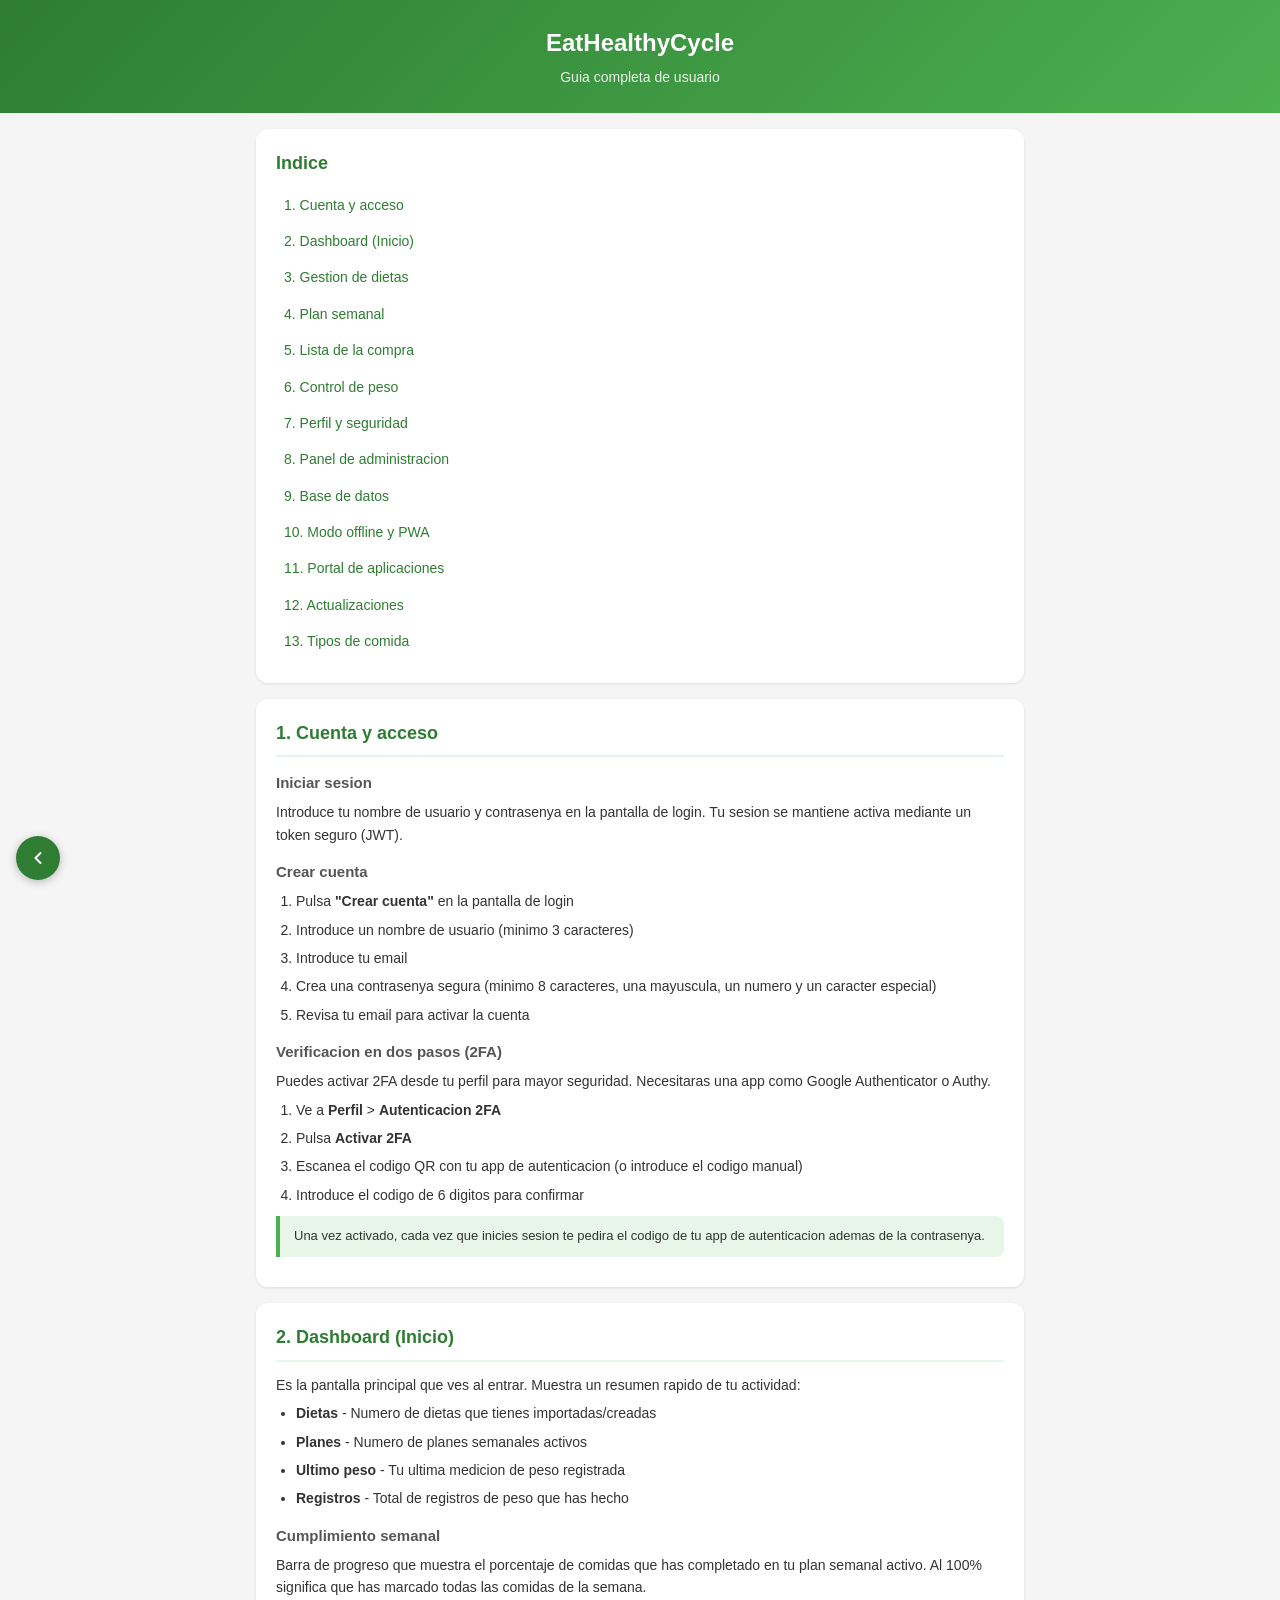
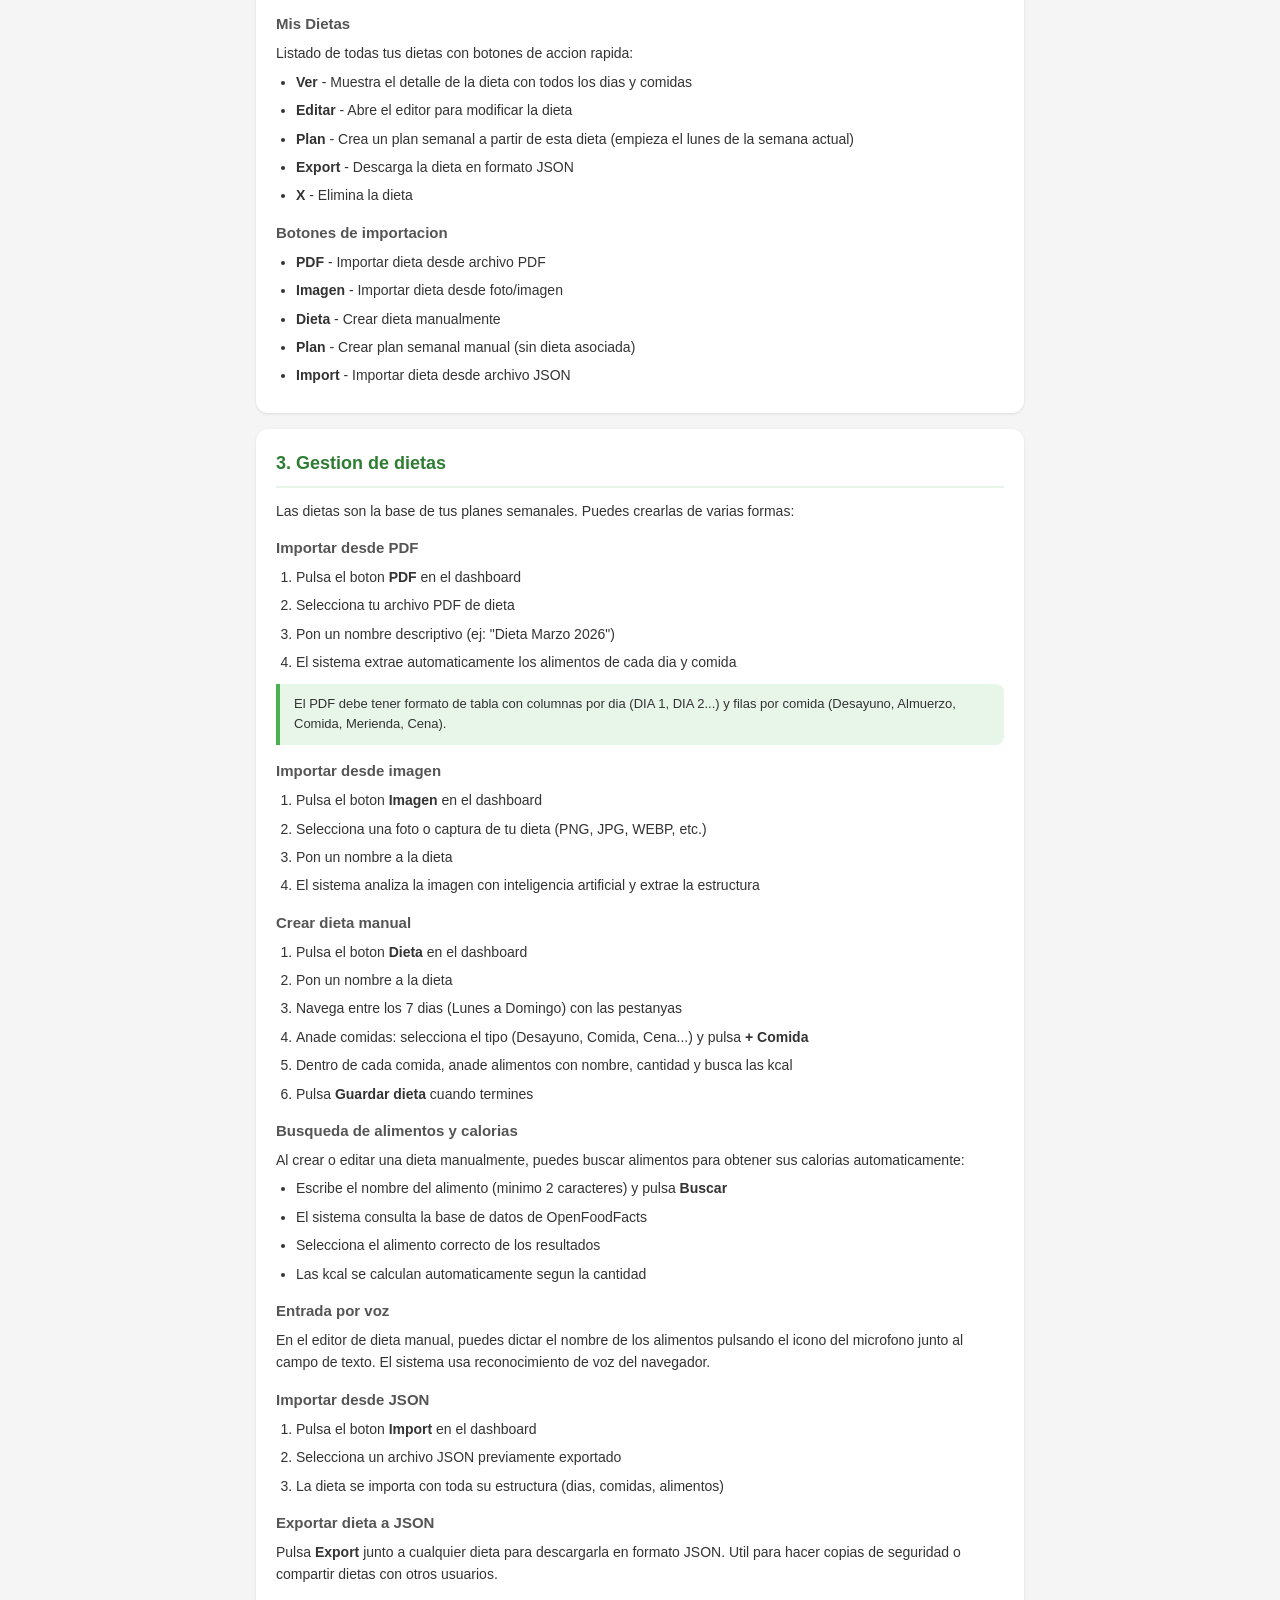
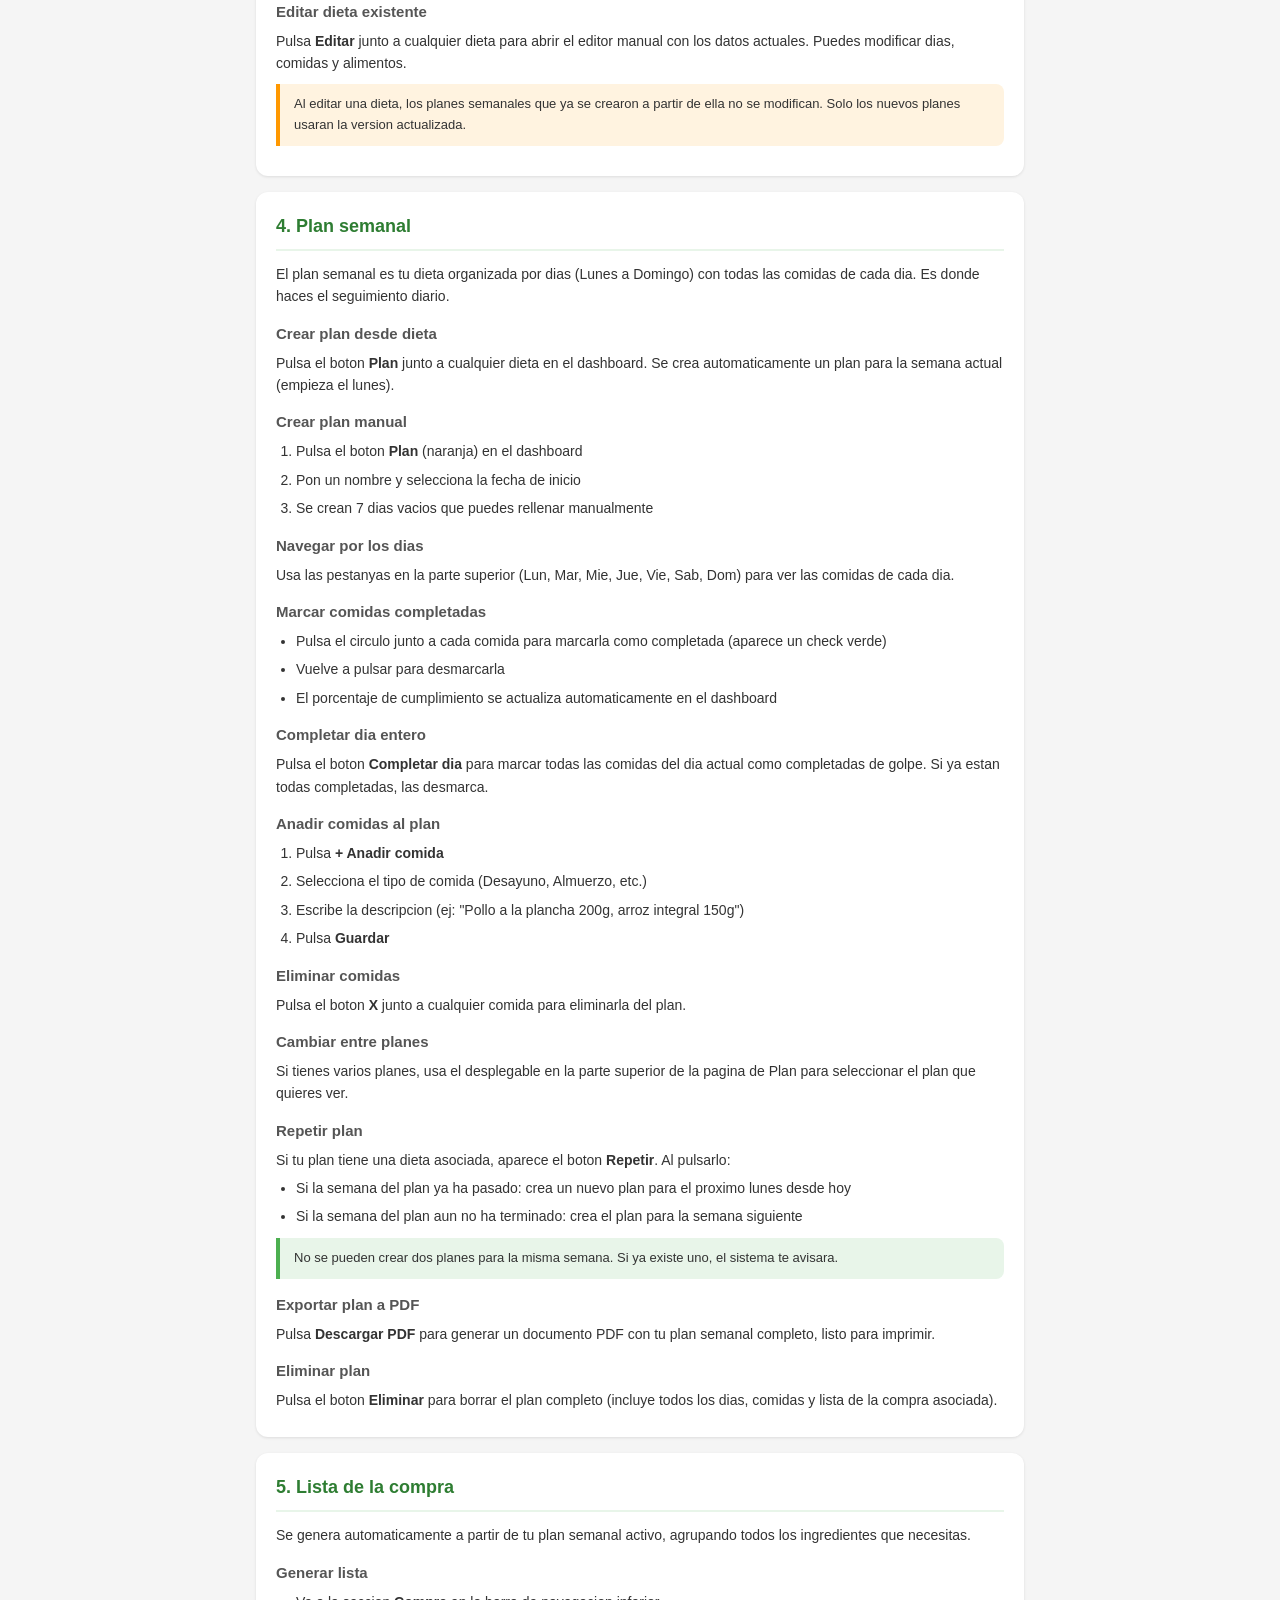
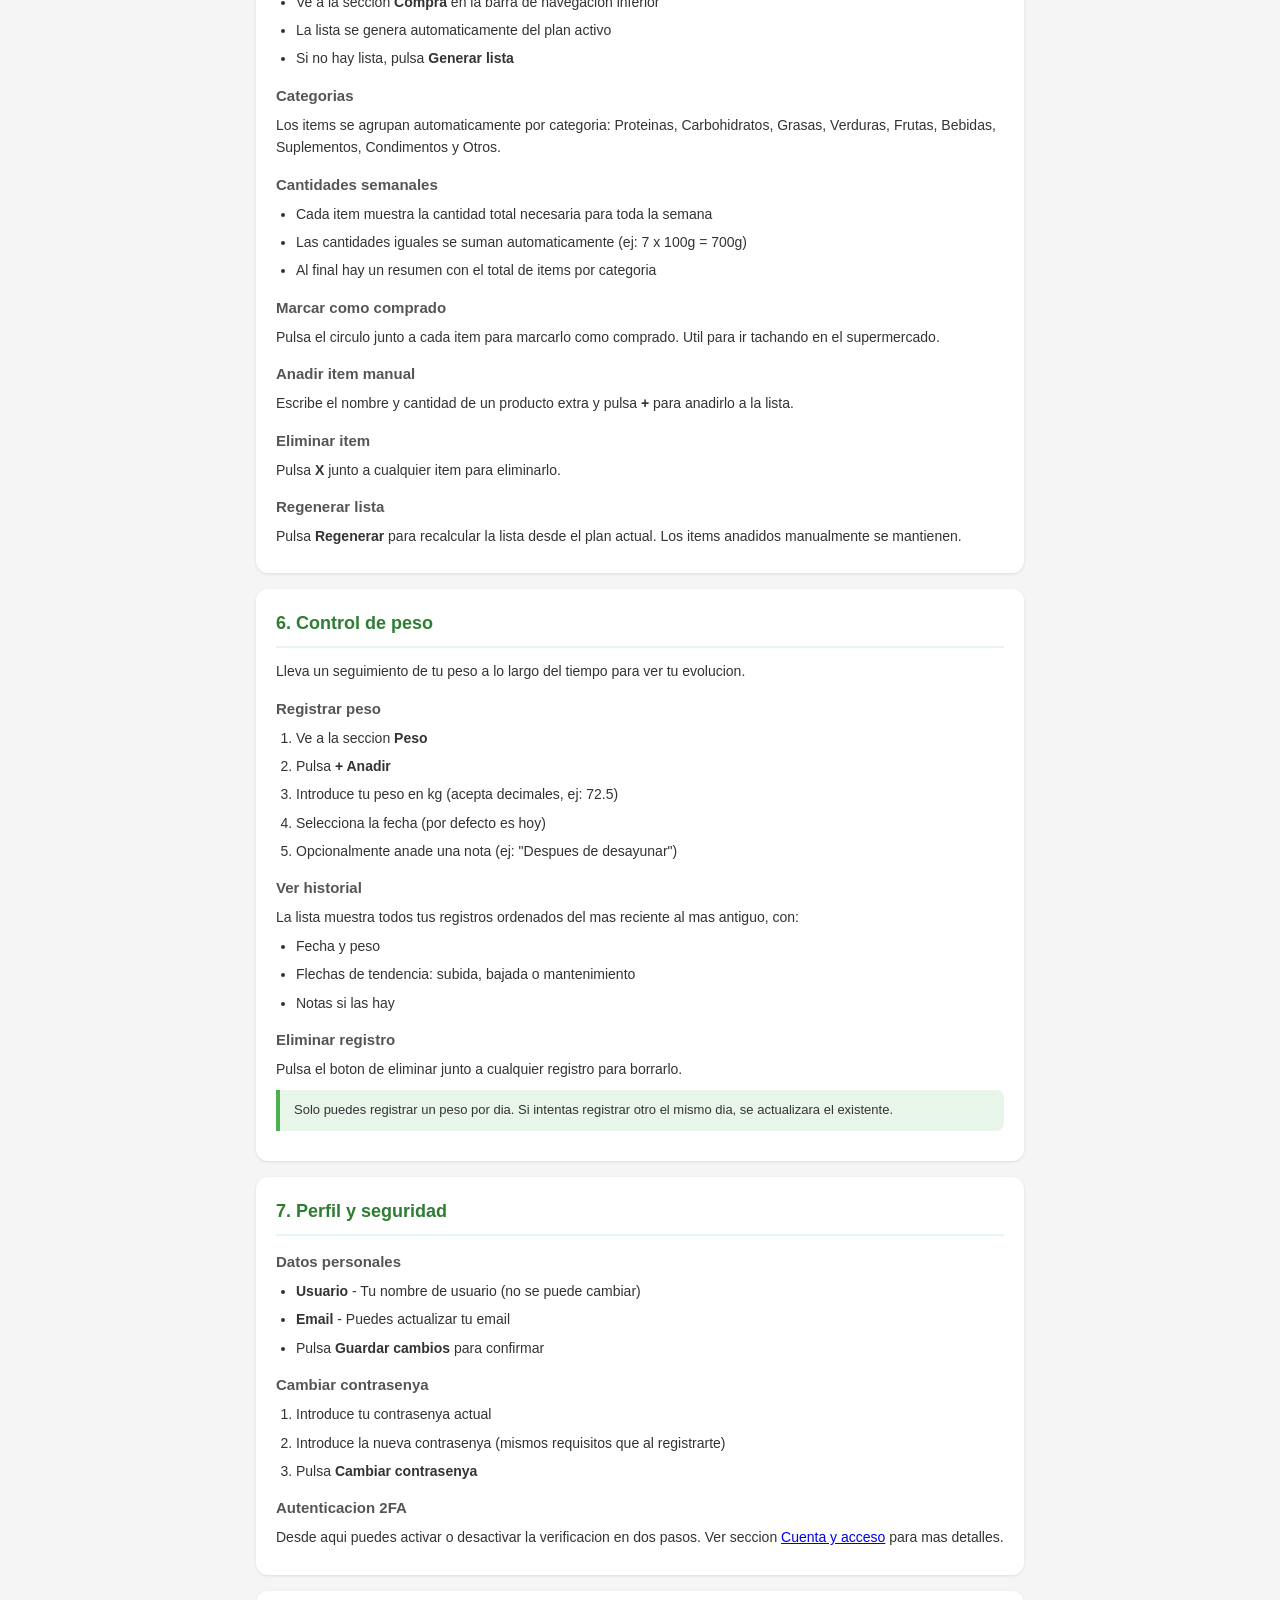
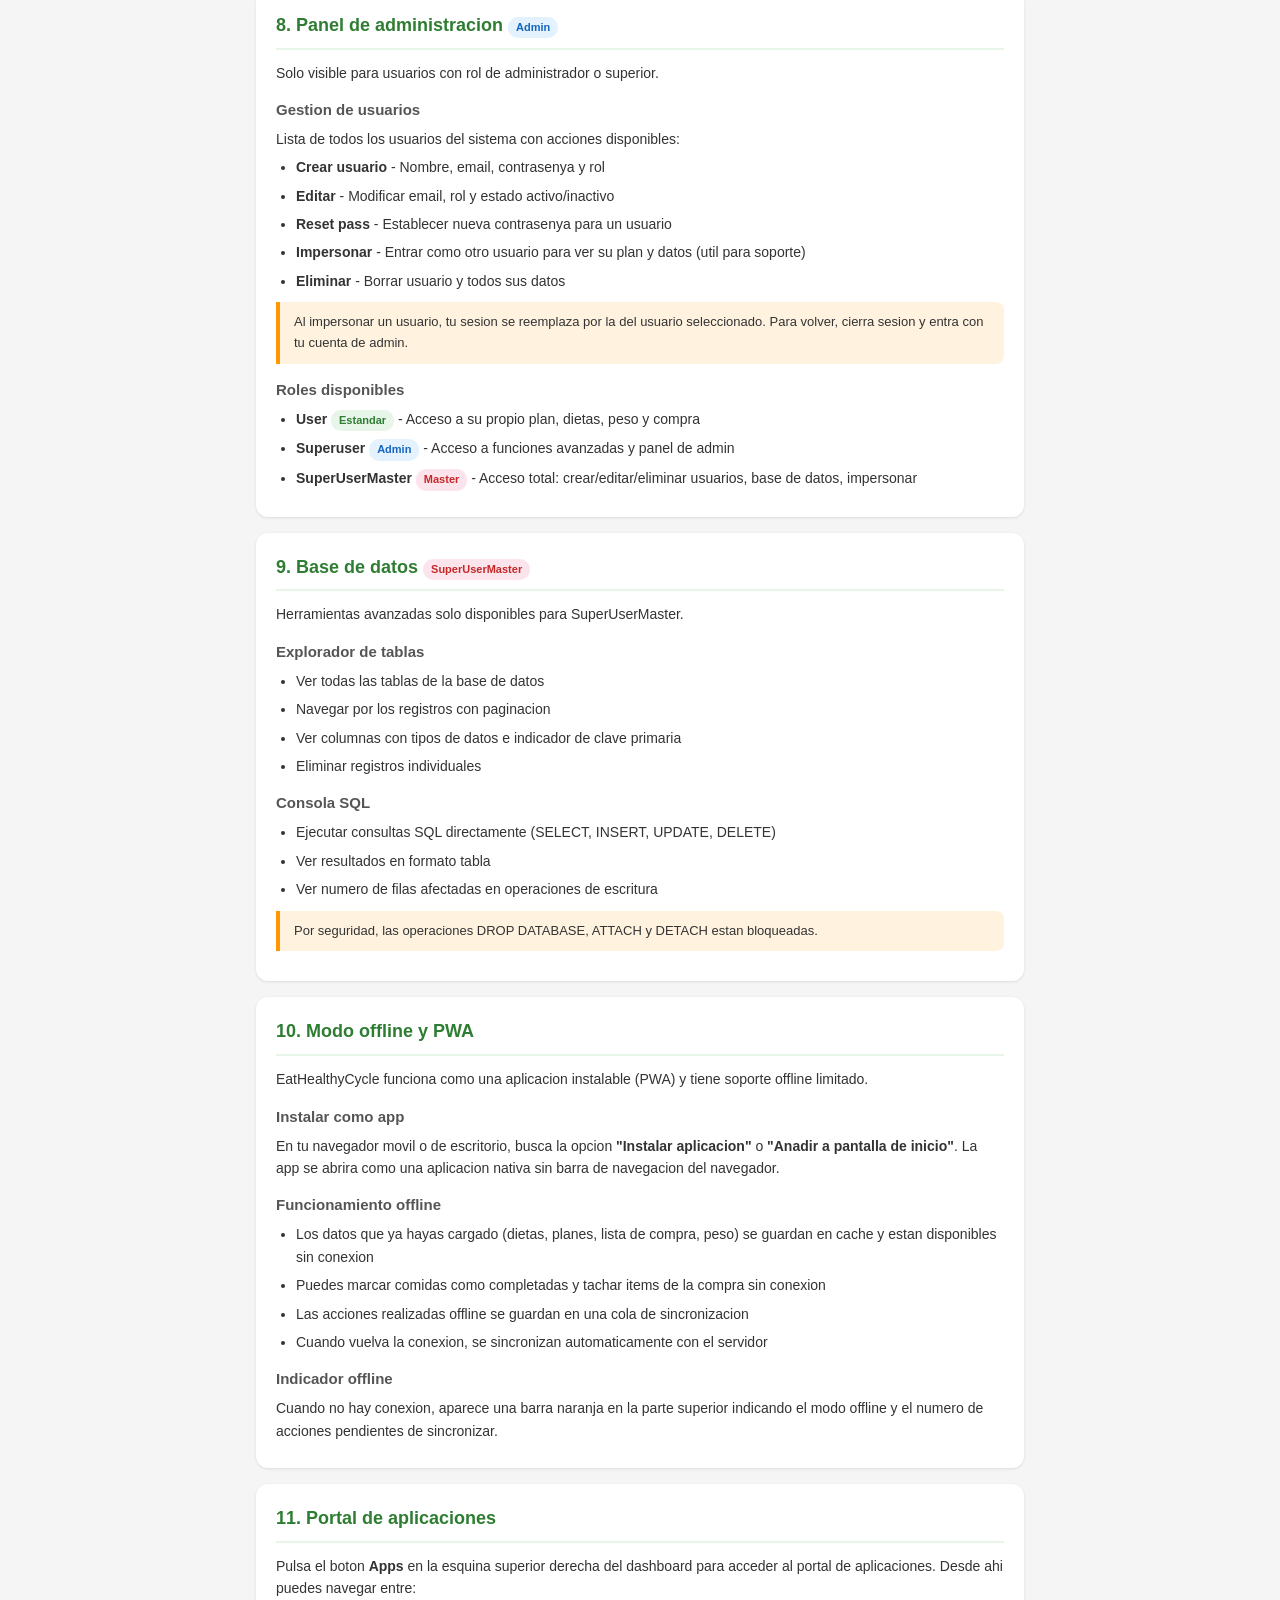
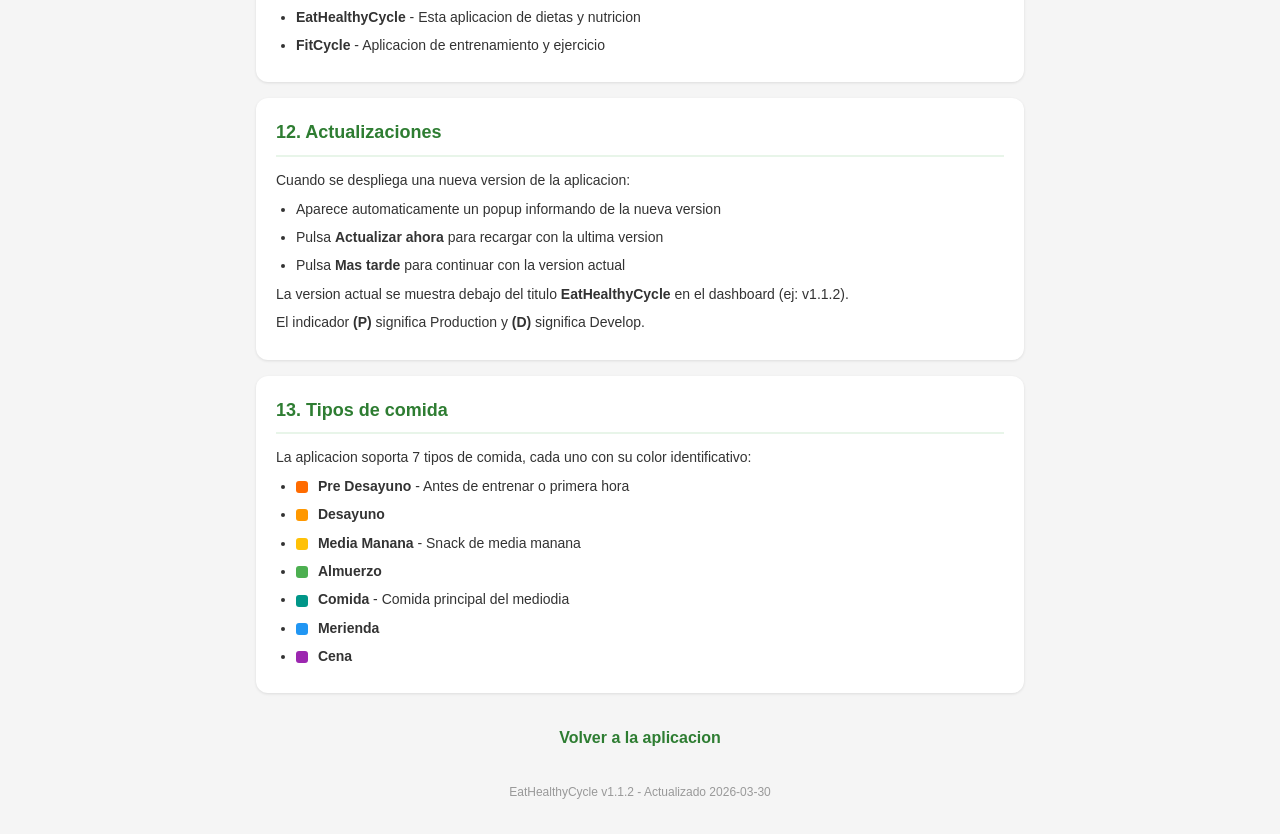
==== commit 4441b40a: "Add floating back button to user guide page Added a fixed circular back arrow button on the bottom-l" ====
--- a/wwwroot/guia-usuario.html
+++ b/wwwroot/guia-usuario.html
@@ -34,9 +34,13 @@
         .version { text-align: center; color: #999; font-size: 12px; padding: 16px; }
         .meal-color { display: inline-block; width: 12px; height: 12px; border-radius: 3px; margin-right: 6px; vertical-align: middle; }
         .shortcut { background: #f5f5f5; padding: 2px 6px; border-radius: 4px; font-family: monospace; font-size: 12px; }
+        .btn-back-float { position: fixed; bottom: 20px; left: 16px; z-index: 100; width: 44px; height: 44px; border-radius: 50%; border: none; background: #2e7d32; color: white; font-size: 20px; cursor: pointer; display: flex; align-items: center; justify-content: center; box-shadow: 0 2px 8px rgba(0,0,0,0.25); text-decoration: none; }
     </style>
 </head>
 <body>
+    <a href="/" class="btn-back-float" title="Volver a la app">
+        <svg width="20" height="20" viewBox="0 0 24 24" fill="none" stroke="currentColor" stroke-width="2.5" stroke-linecap="round" stroke-linejoin="round"><polyline points="15 18 9 12 15 6"/></svg>
+    </a>
     <div class="header">
         <h1>EatHealthyCycle</h1>
         <p>Guia completa de usuario</p>
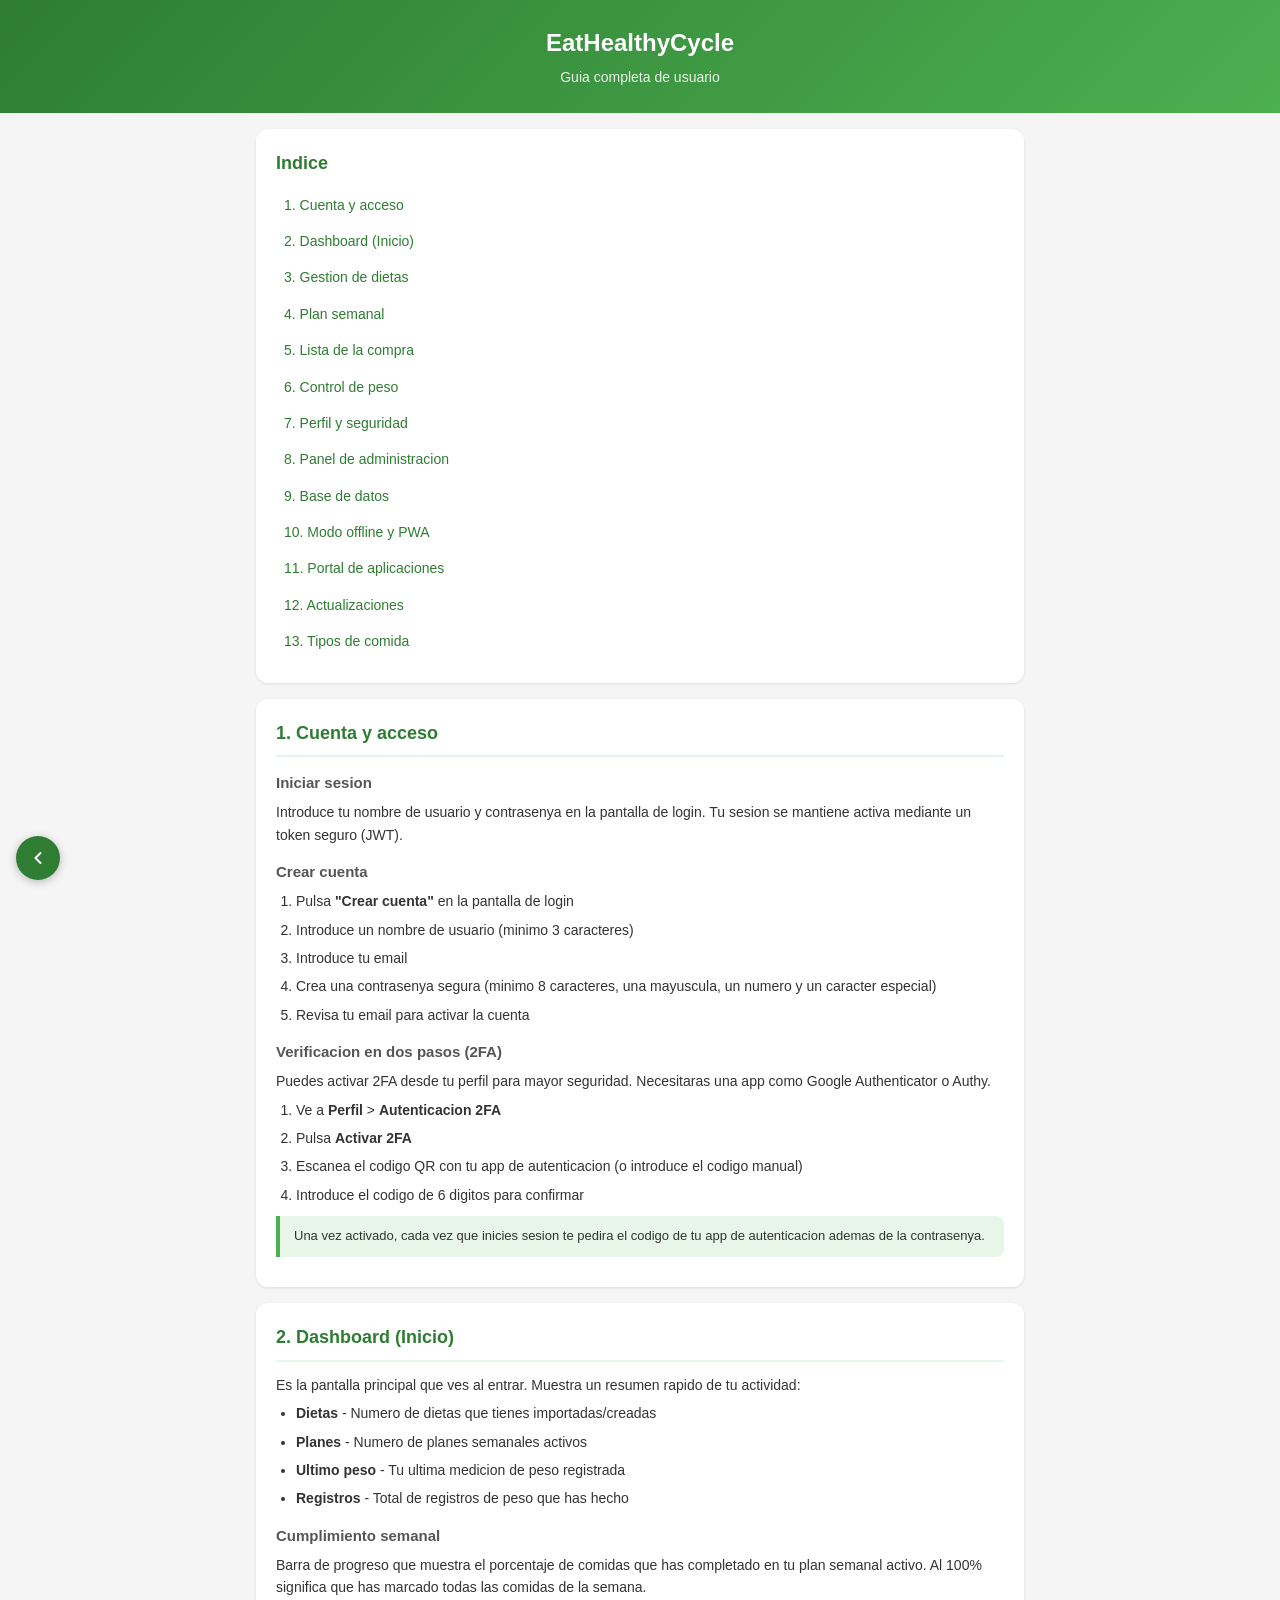
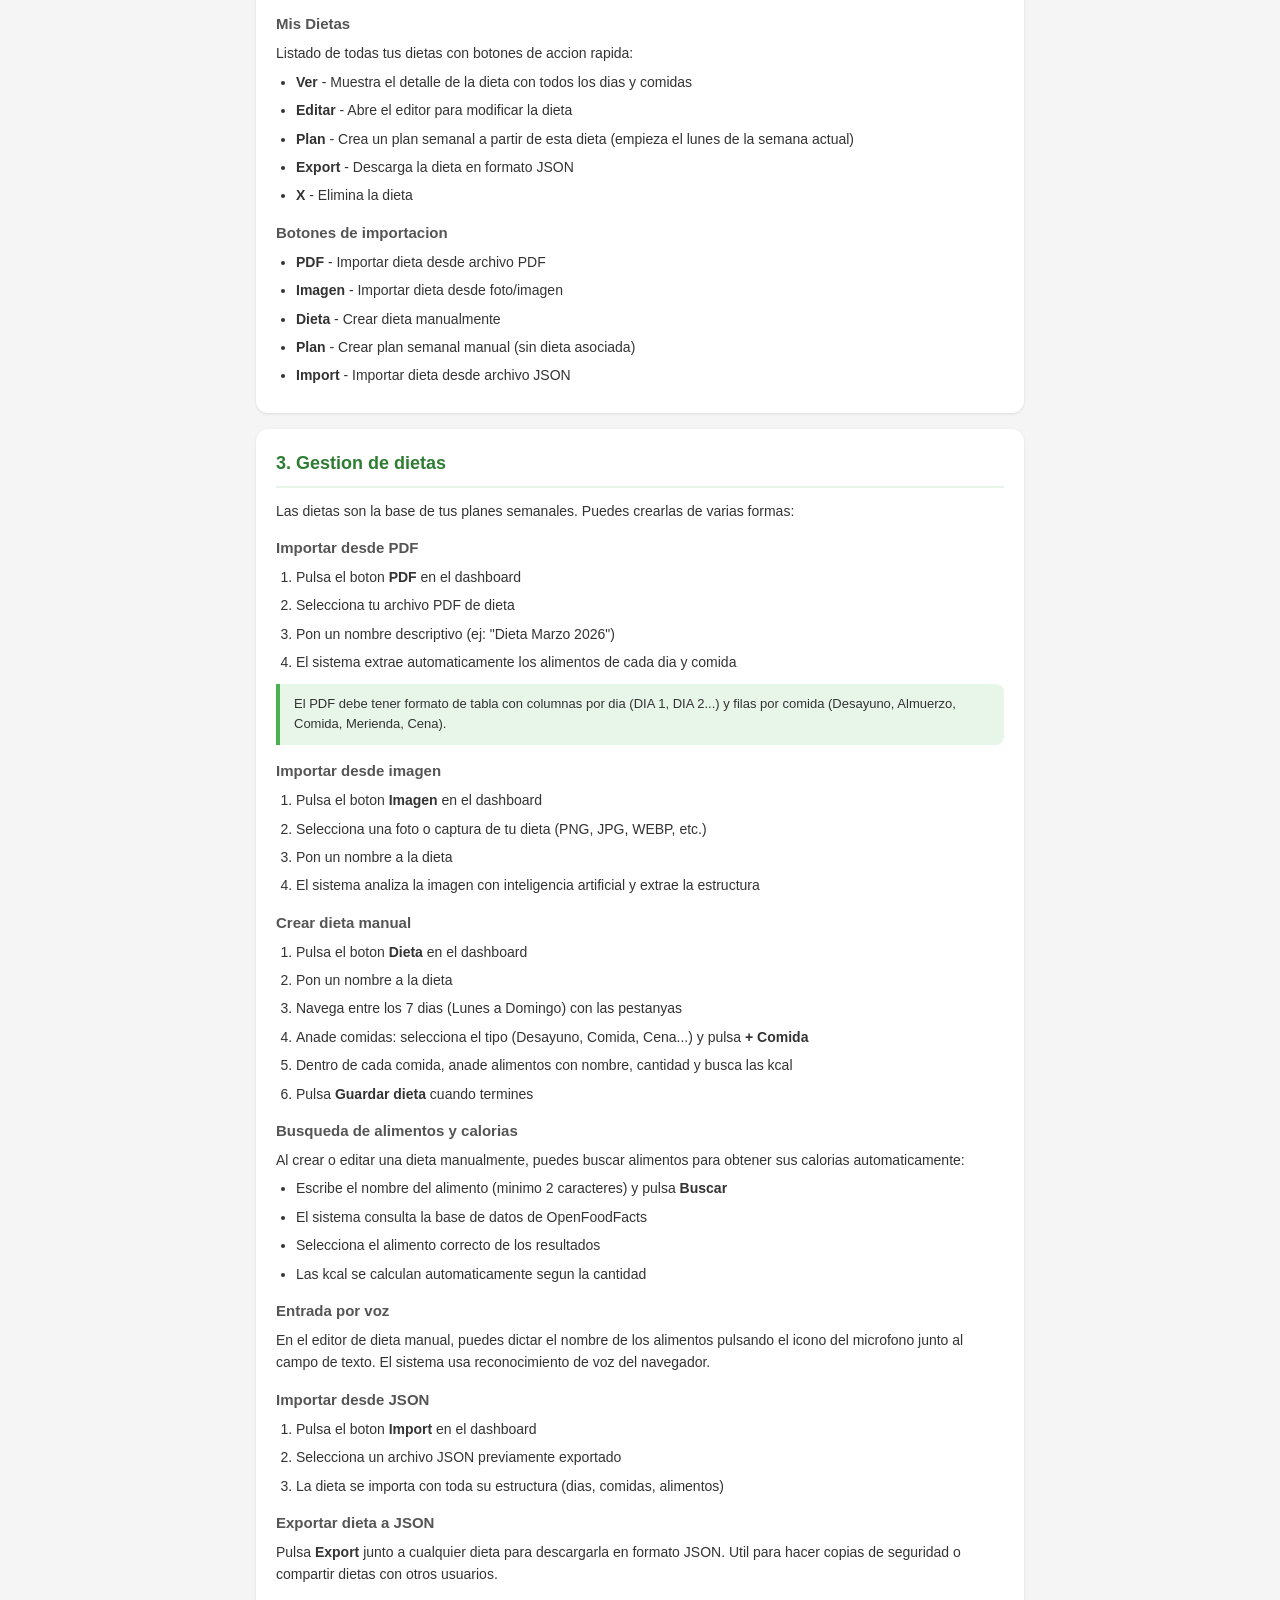
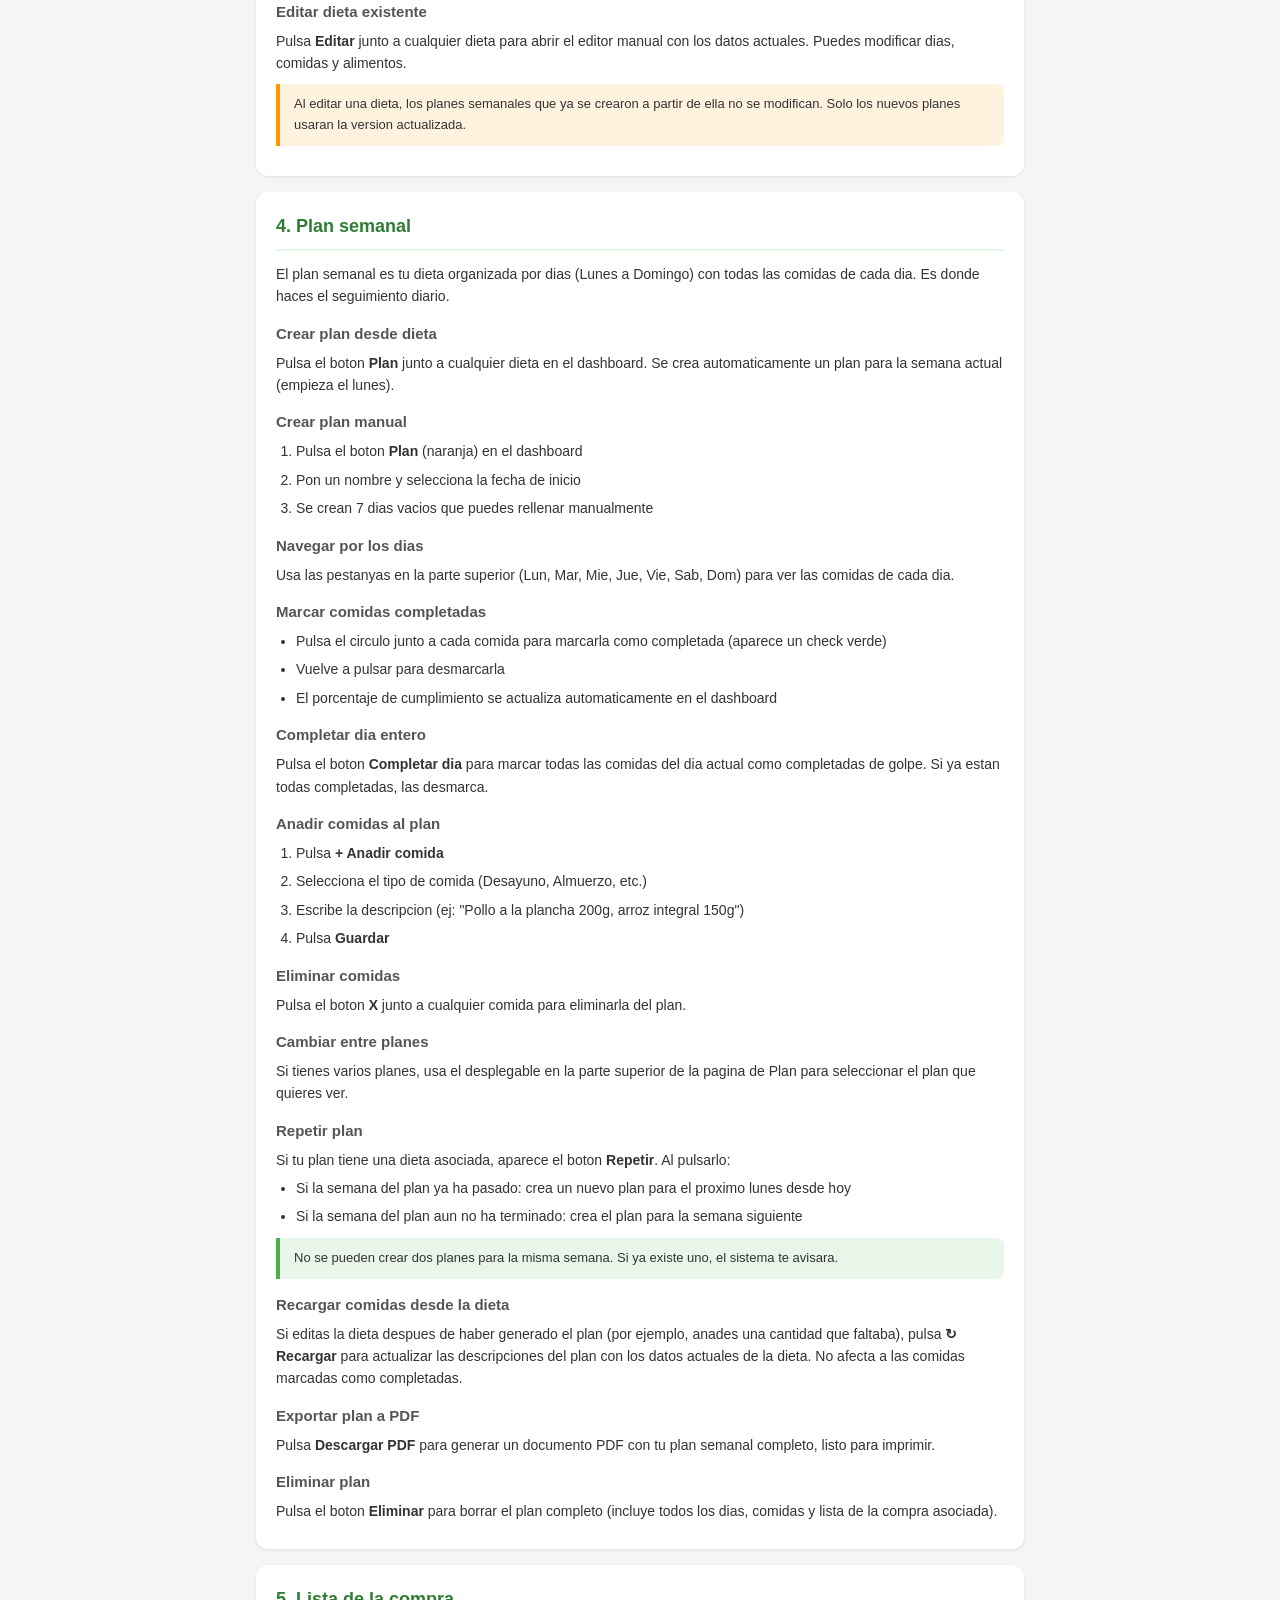
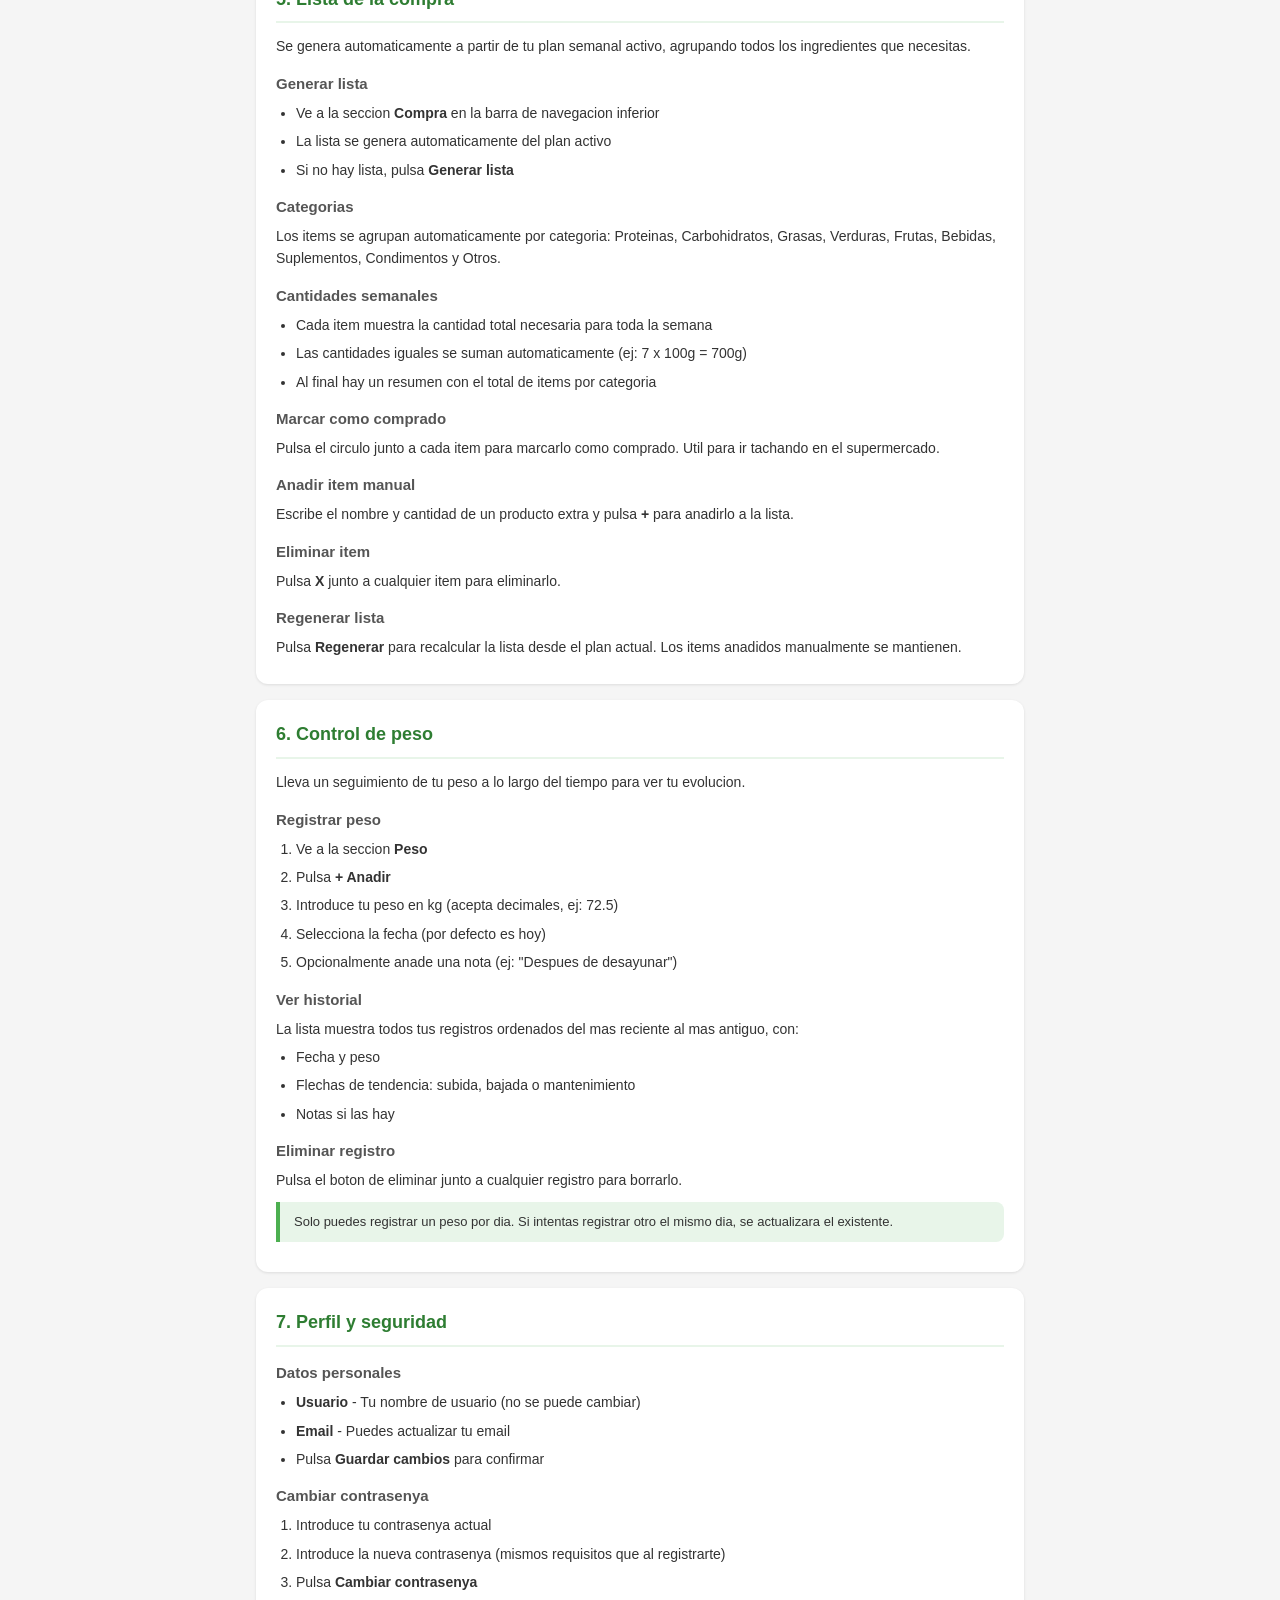
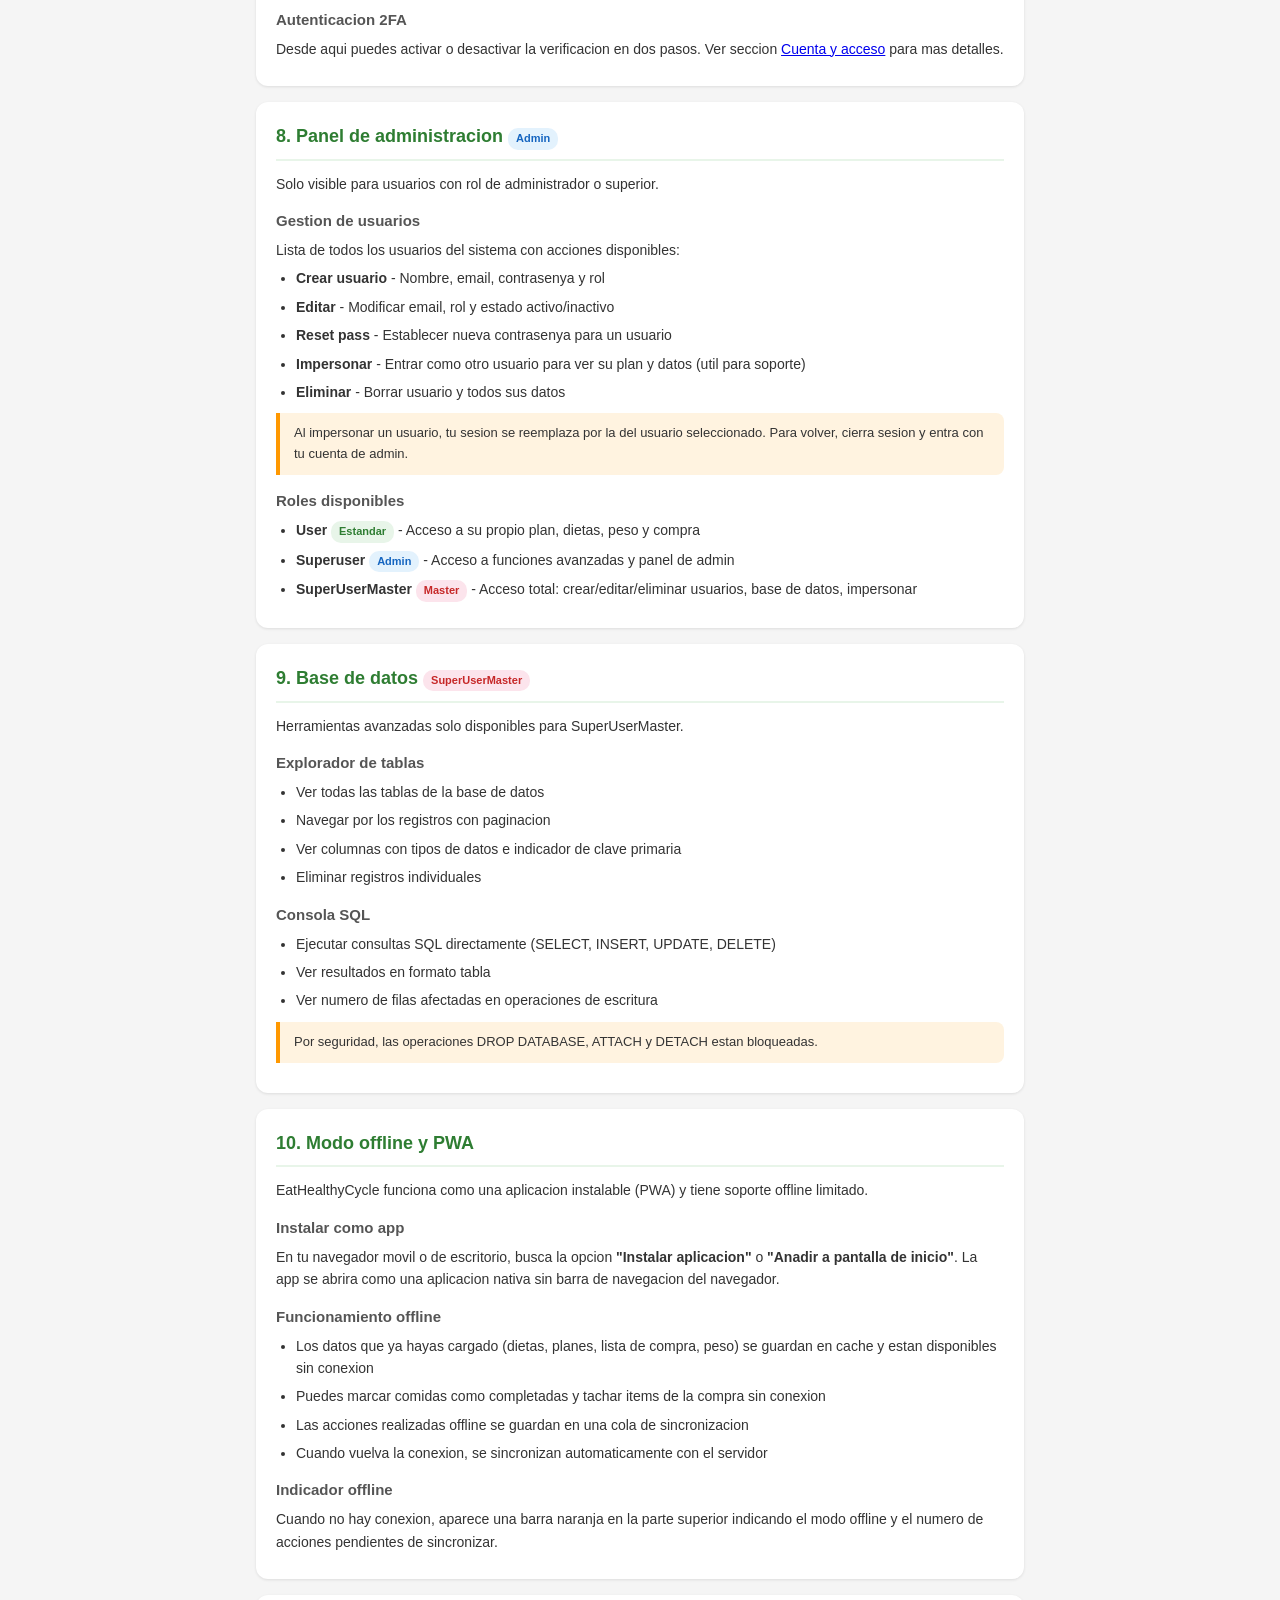
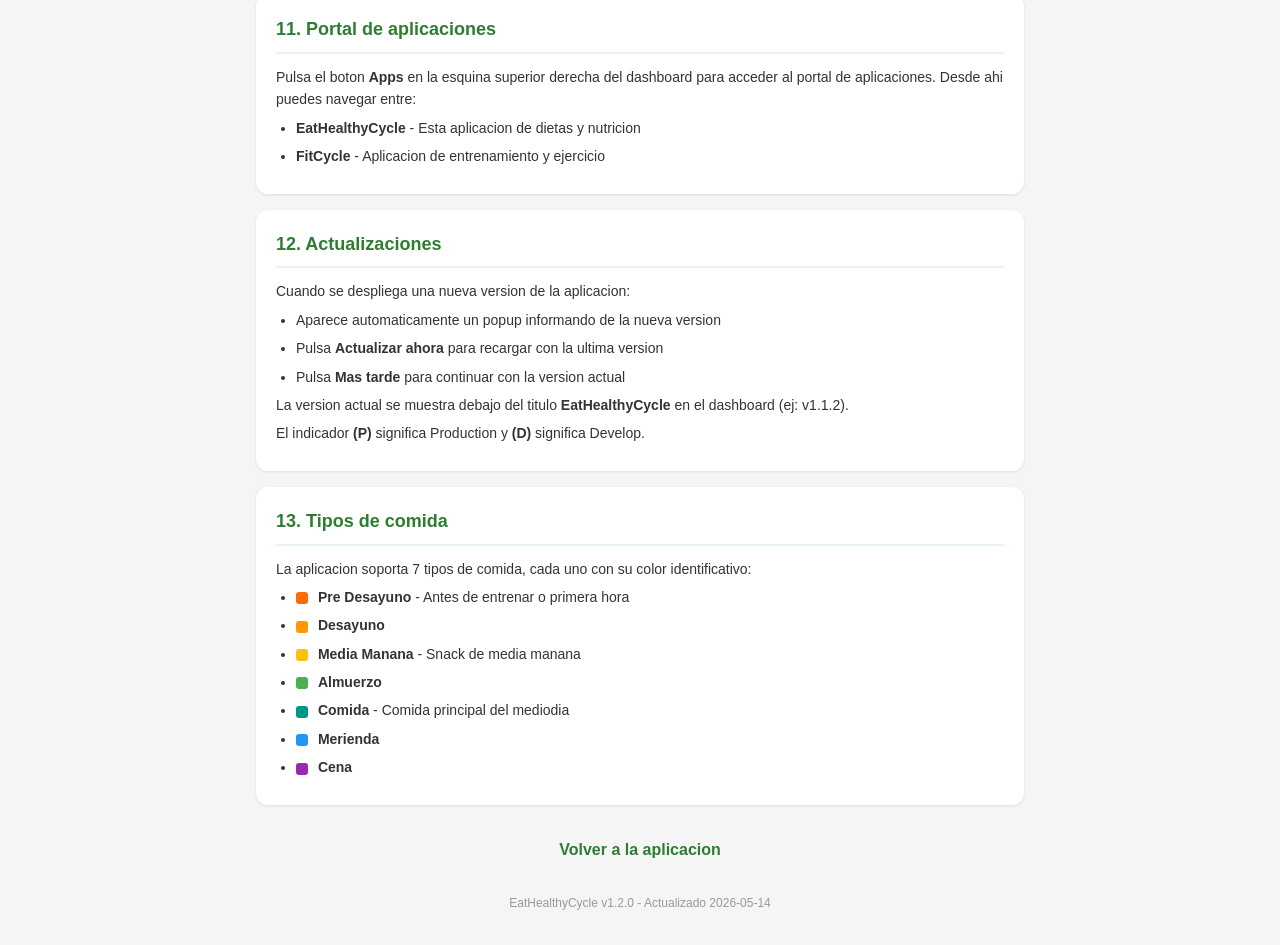
==== commit 5322fa92: "Fix PDF parser dropping cantidad-only lines, add plan refresh PDF parser - IsNoiseLine now takes str" ====
--- a/wwwroot/guia-usuario.html
+++ b/wwwroot/guia-usuario.html
@@ -237,6 +237,9 @@
             </ul>
             <div class="tip">No se pueden crear dos planes para la misma semana. Si ya existe uno, el sistema te avisara.</div>
 
+            <h3>Recargar comidas desde la dieta</h3>
+            <p>Si editas la dieta despues de haber generado el plan (por ejemplo, anades una cantidad que faltaba), pulsa <strong>&#8635; Recargar</strong> para actualizar las descripciones del plan con los datos actuales de la dieta. No afecta a las comidas marcadas como completadas.</p>
+
             <h3>Exportar plan a PDF</h3>
             <p>Pulsa <strong>Descargar PDF</strong> para generar un documento PDF con tu plan semanal completo, listo para imprimir.</p>
 
@@ -434,7 +437,7 @@
         </div>
 
         <a href="/" class="back-link">Volver a la aplicacion</a>
-        <div class="version">EatHealthyCycle v1.1.2 - Actualizado 2026-03-30</div>
+        <div class="version">EatHealthyCycle v1.2.0 - Actualizado 2026-05-14</div>
     </div>
 </body>
 </html>
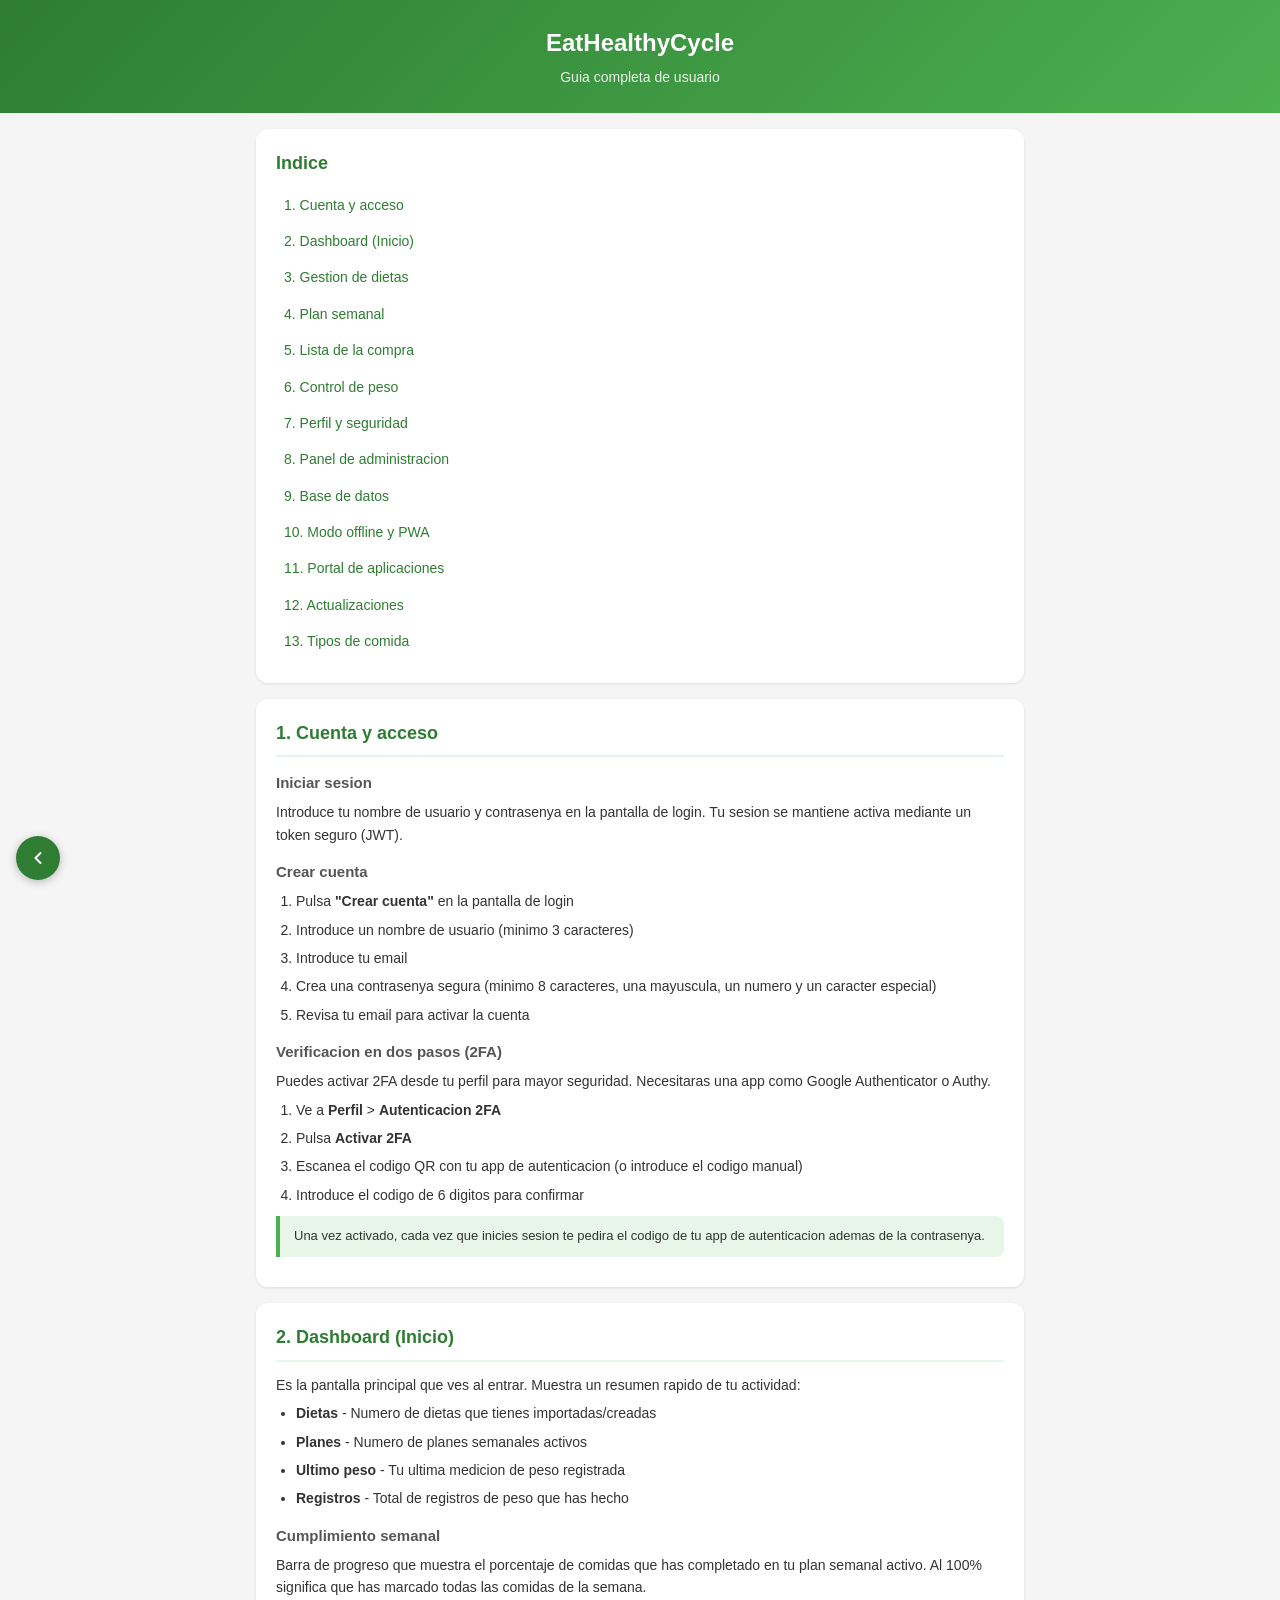
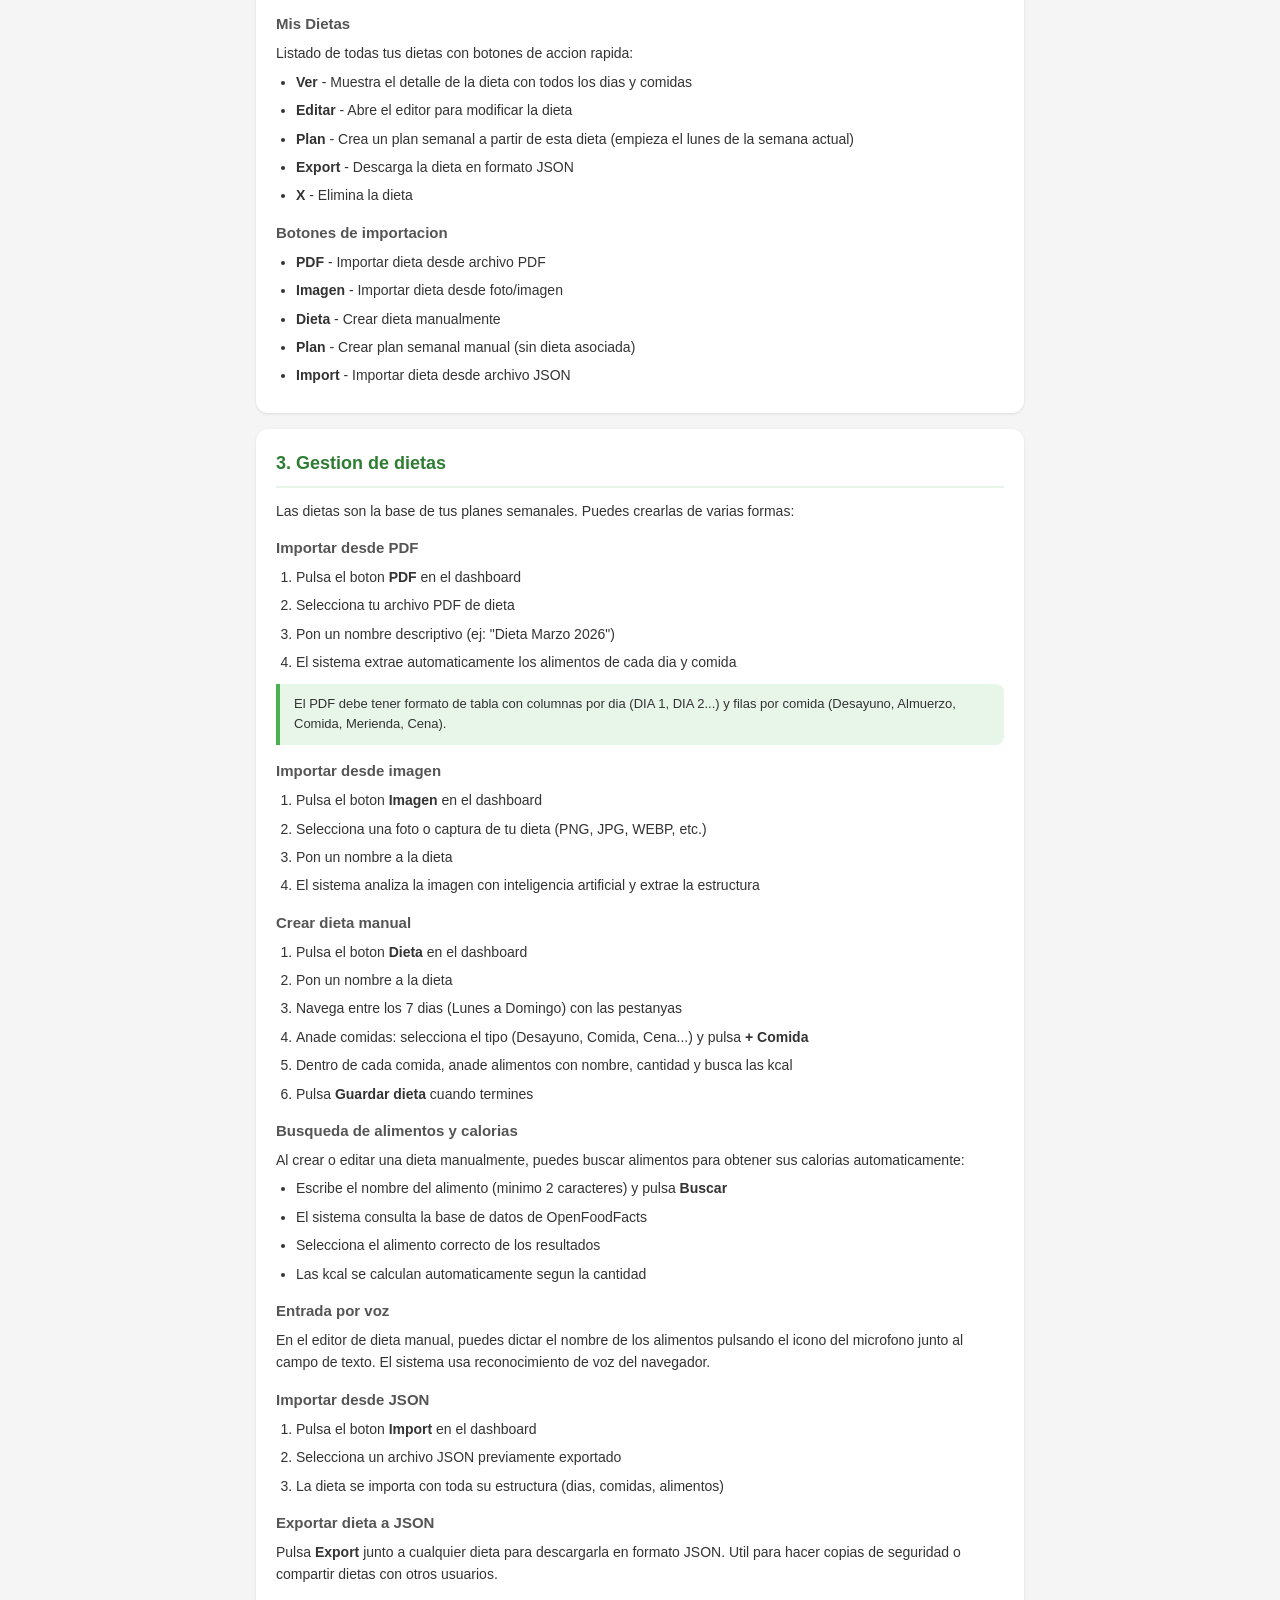
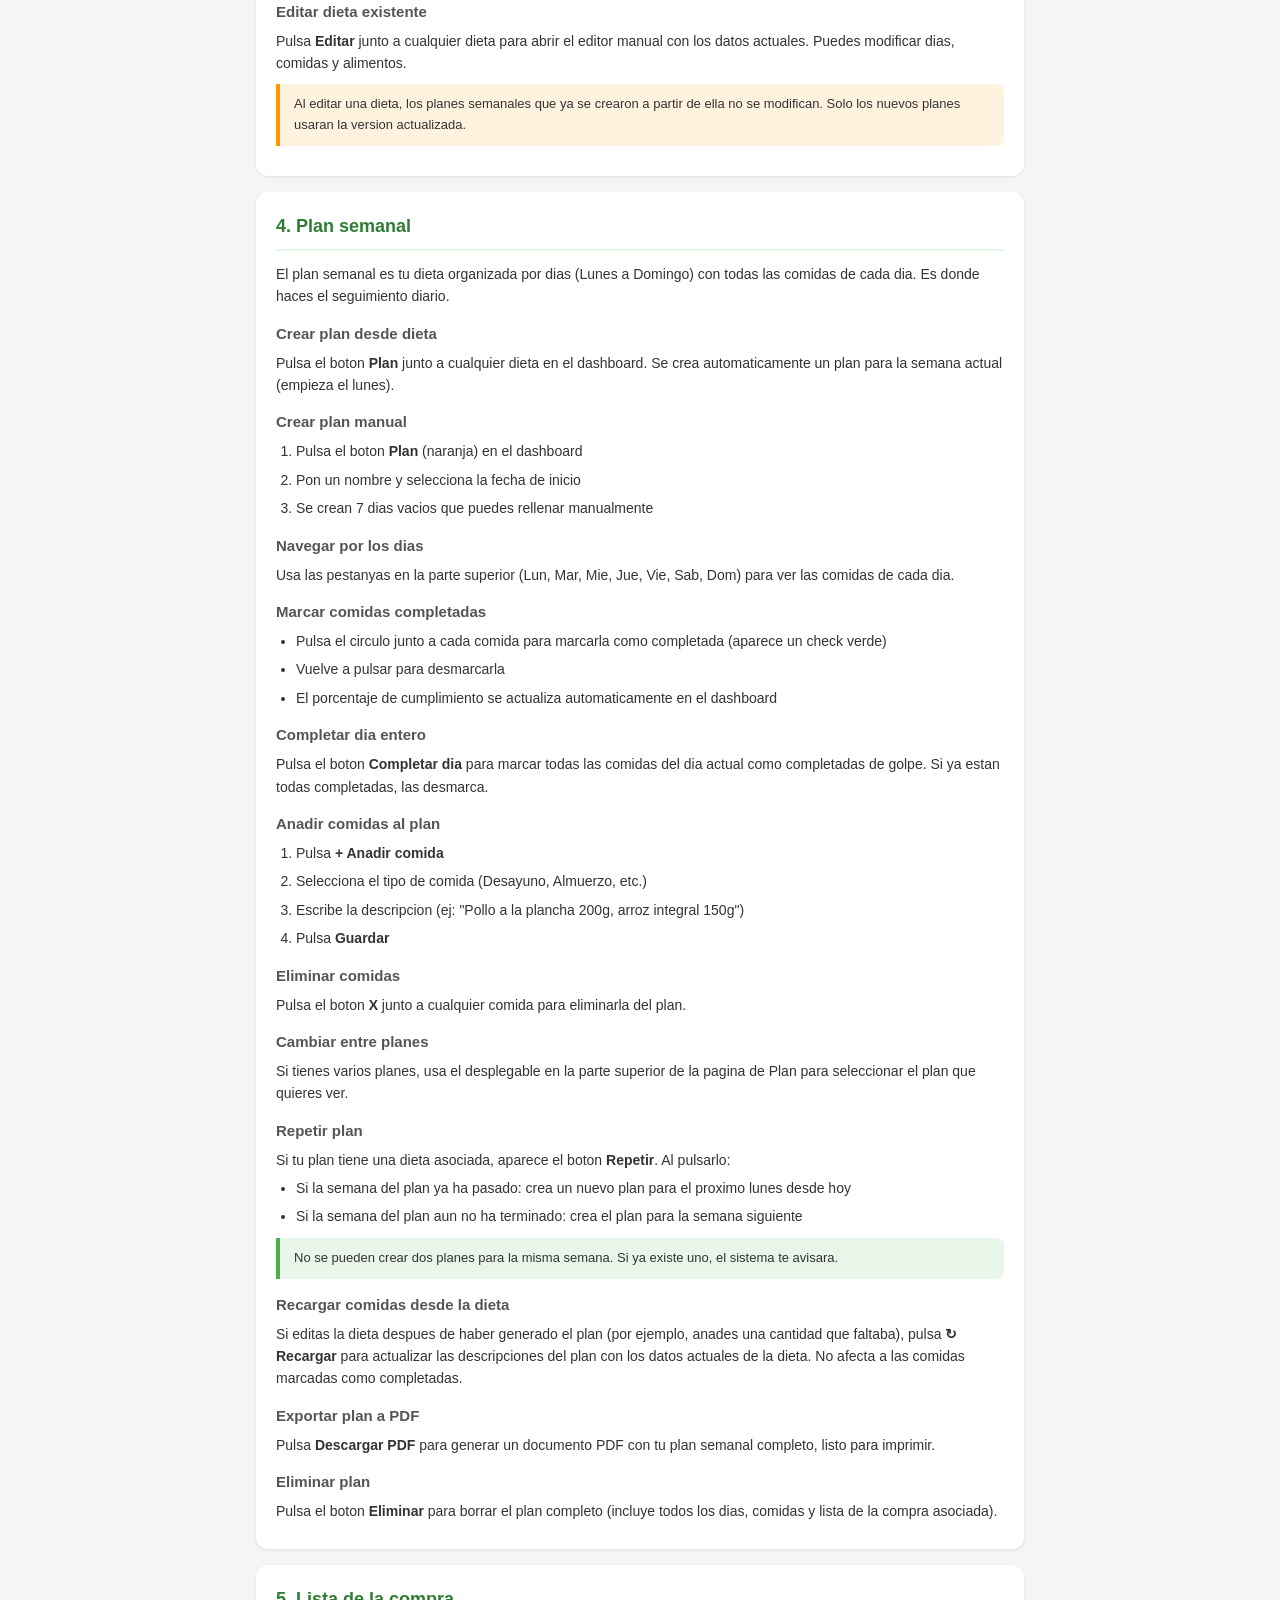
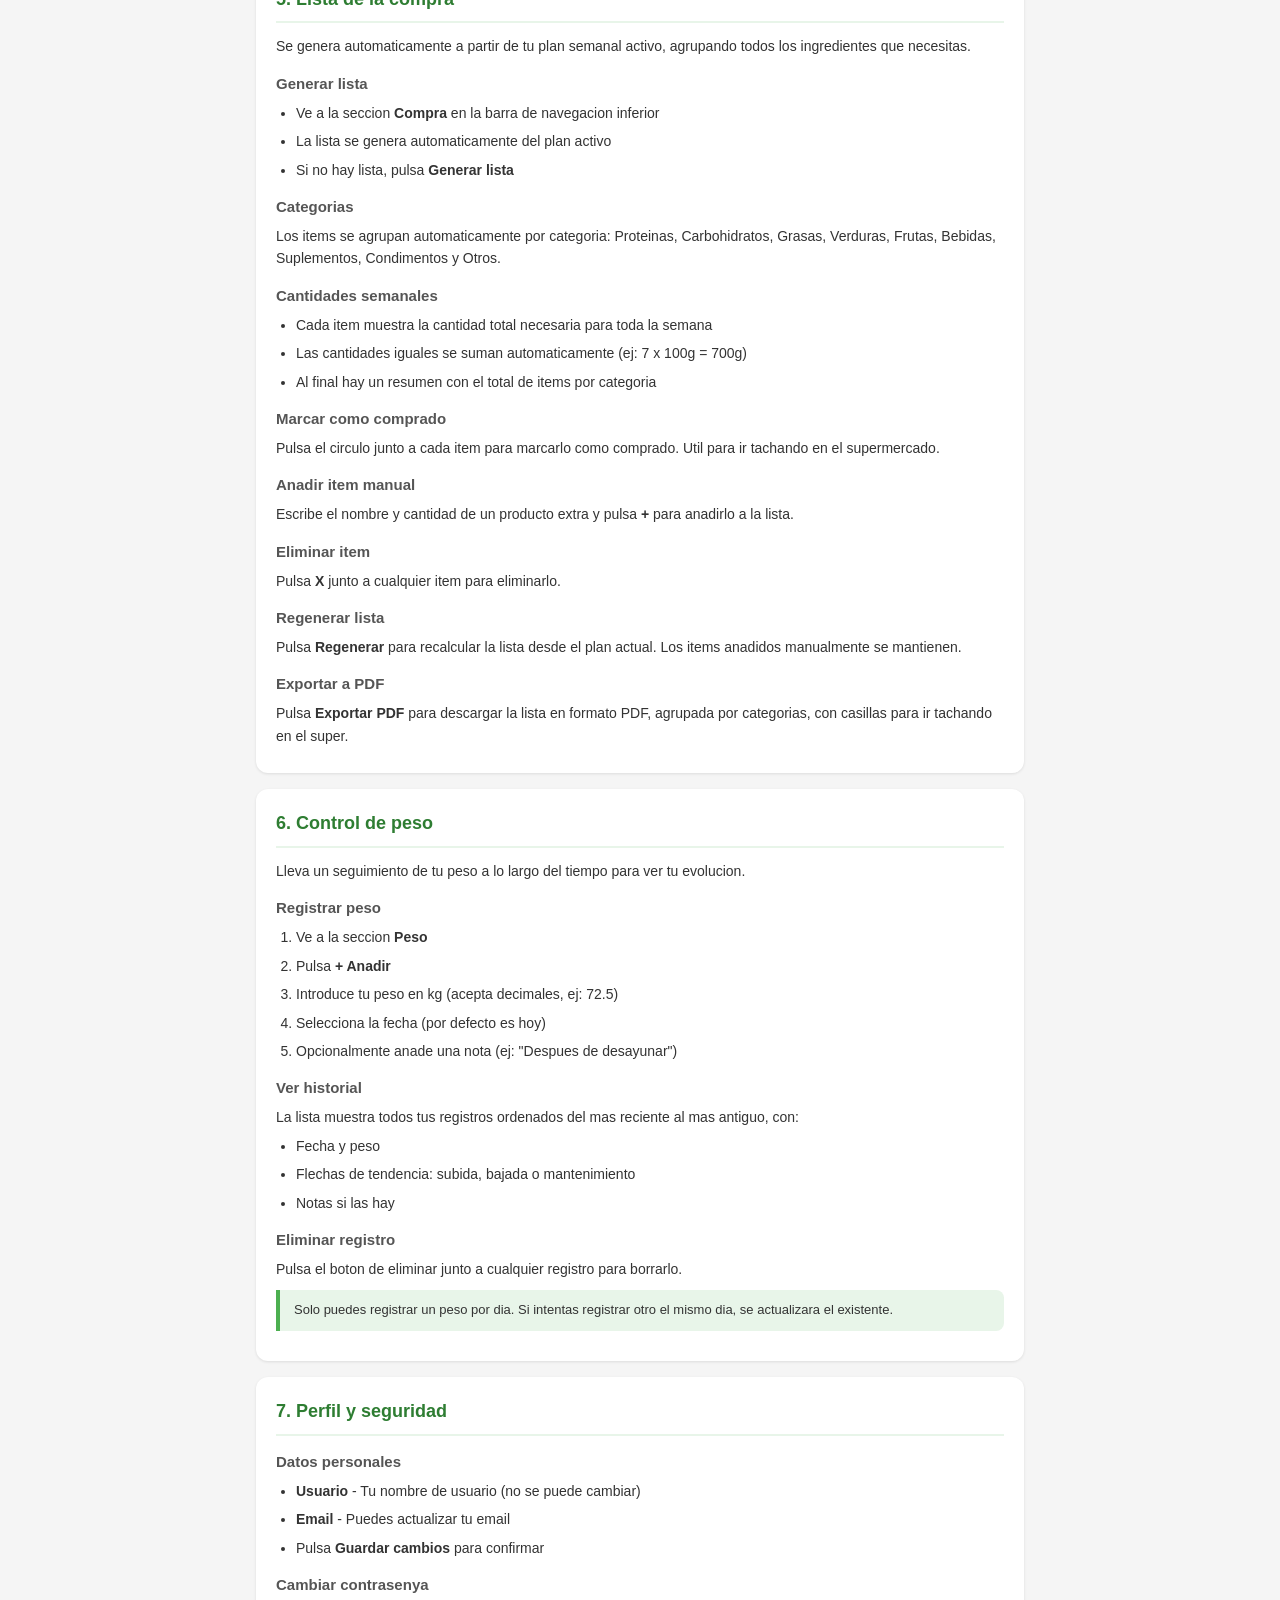
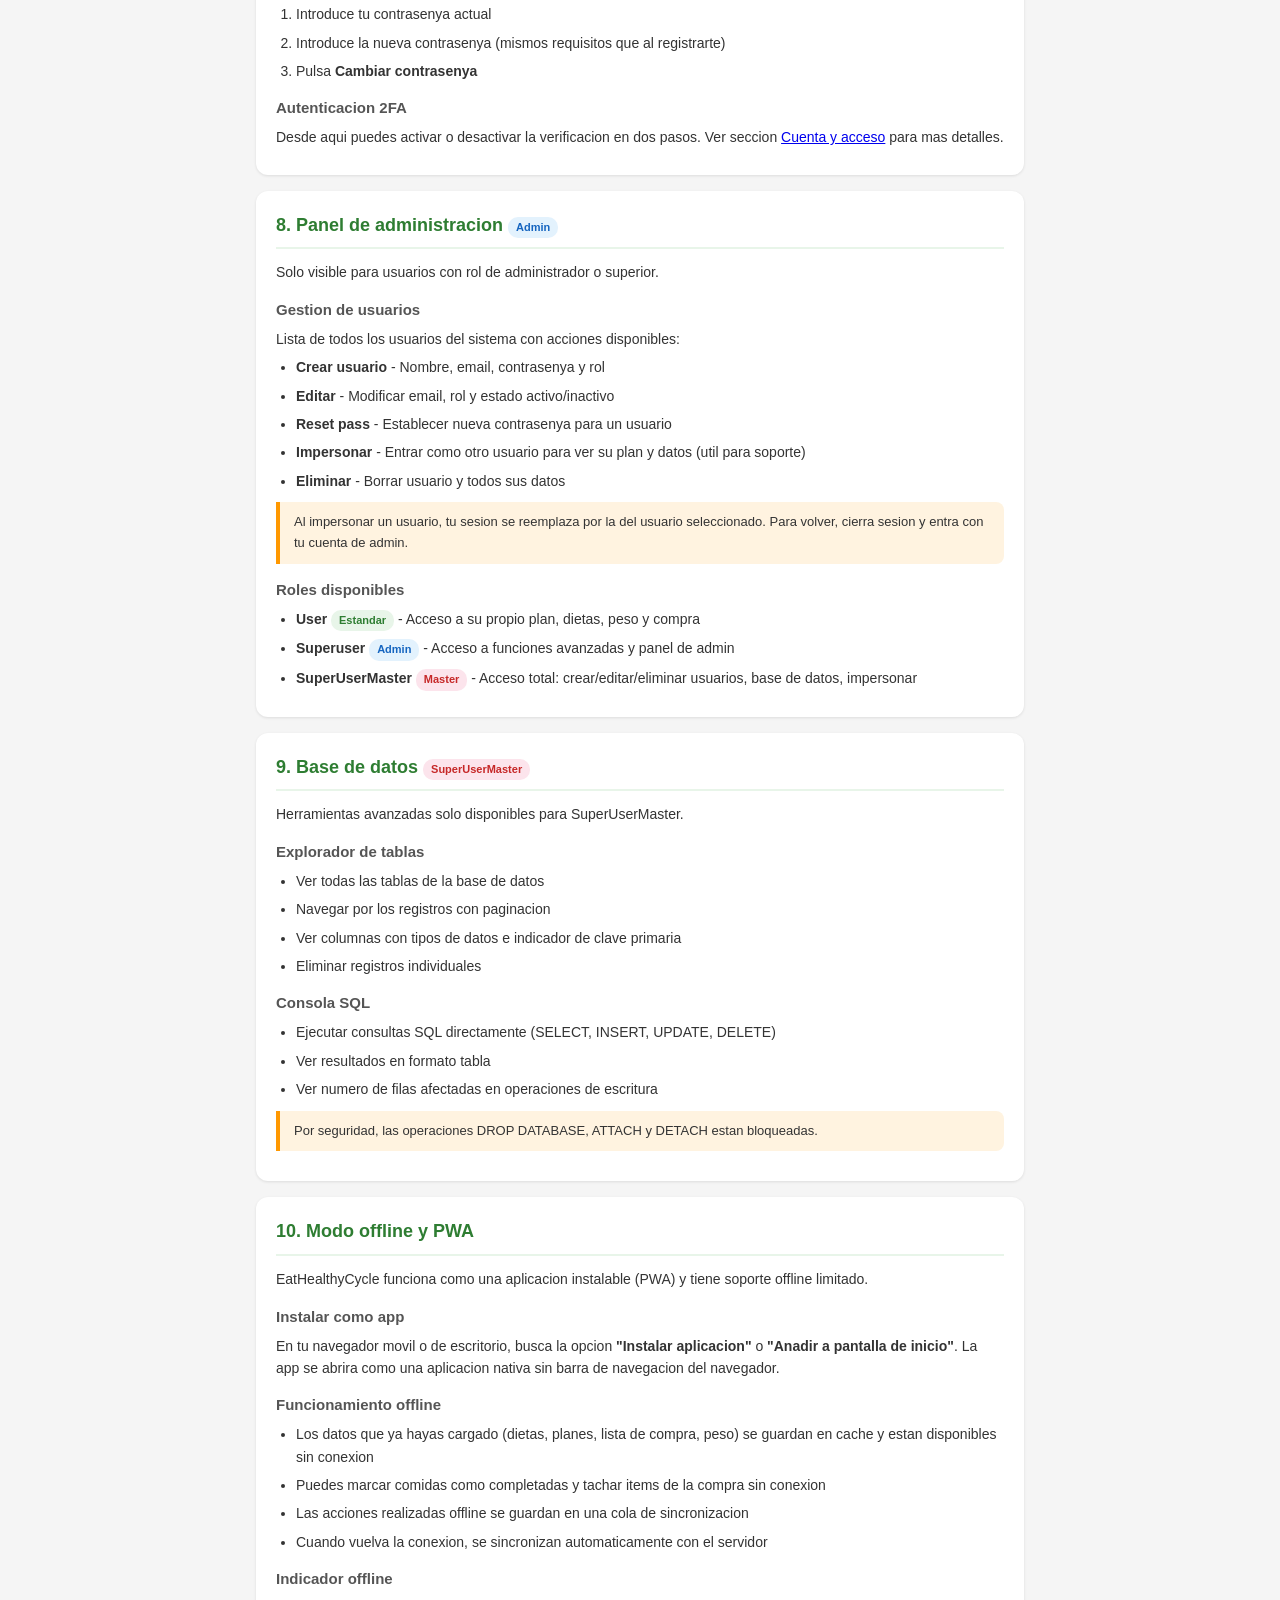
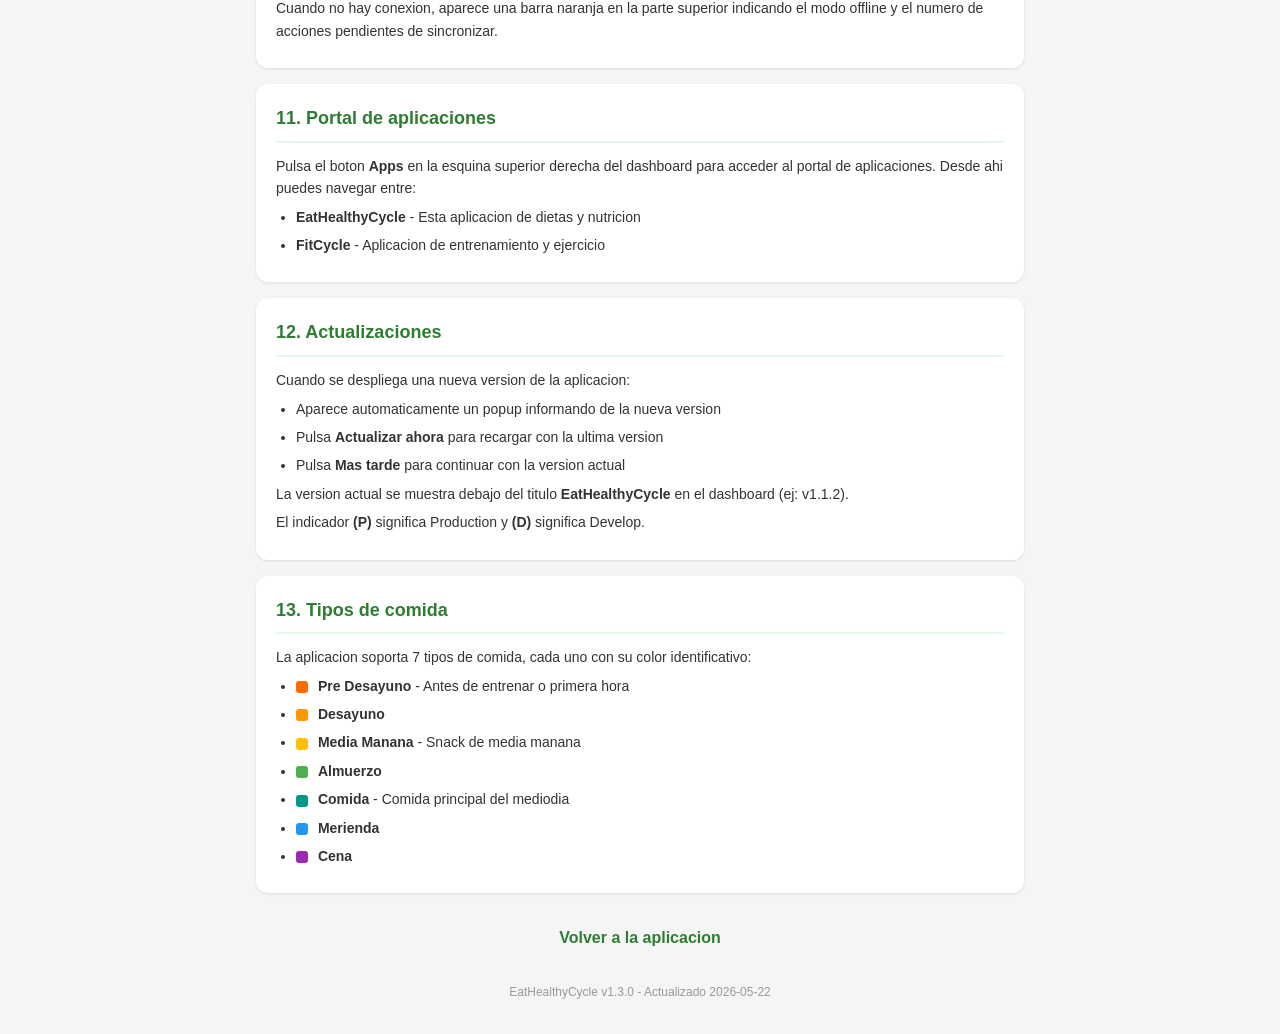
==== commit be187680: "Add shopping list PDF export Adds a "Exportar PDF" button on the shopping list page that downloads a" ====
--- a/wwwroot/guia-usuario.html
+++ b/wwwroot/guia-usuario.html
@@ -280,6 +280,9 @@
 
             <h3>Regenerar lista</h3>
             <p>Pulsa <strong>Regenerar</strong> para recalcular la lista desde el plan actual. Los items anadidos manualmente se mantienen.</p>
+
+            <h3>Exportar a PDF</h3>
+            <p>Pulsa <strong>Exportar PDF</strong> para descargar la lista en formato PDF, agrupada por categorias, con casillas para ir tachando en el super.</p>
         </div>
 
         <!-- 6. CONTROL DE PESO -->
@@ -437,7 +440,7 @@
         </div>
 
         <a href="/" class="back-link">Volver a la aplicacion</a>
-        <div class="version">EatHealthyCycle v1.2.0 - Actualizado 2026-05-14</div>
+        <div class="version">EatHealthyCycle v1.3.0 - Actualizado 2026-05-22</div>
     </div>
 </body>
 </html>
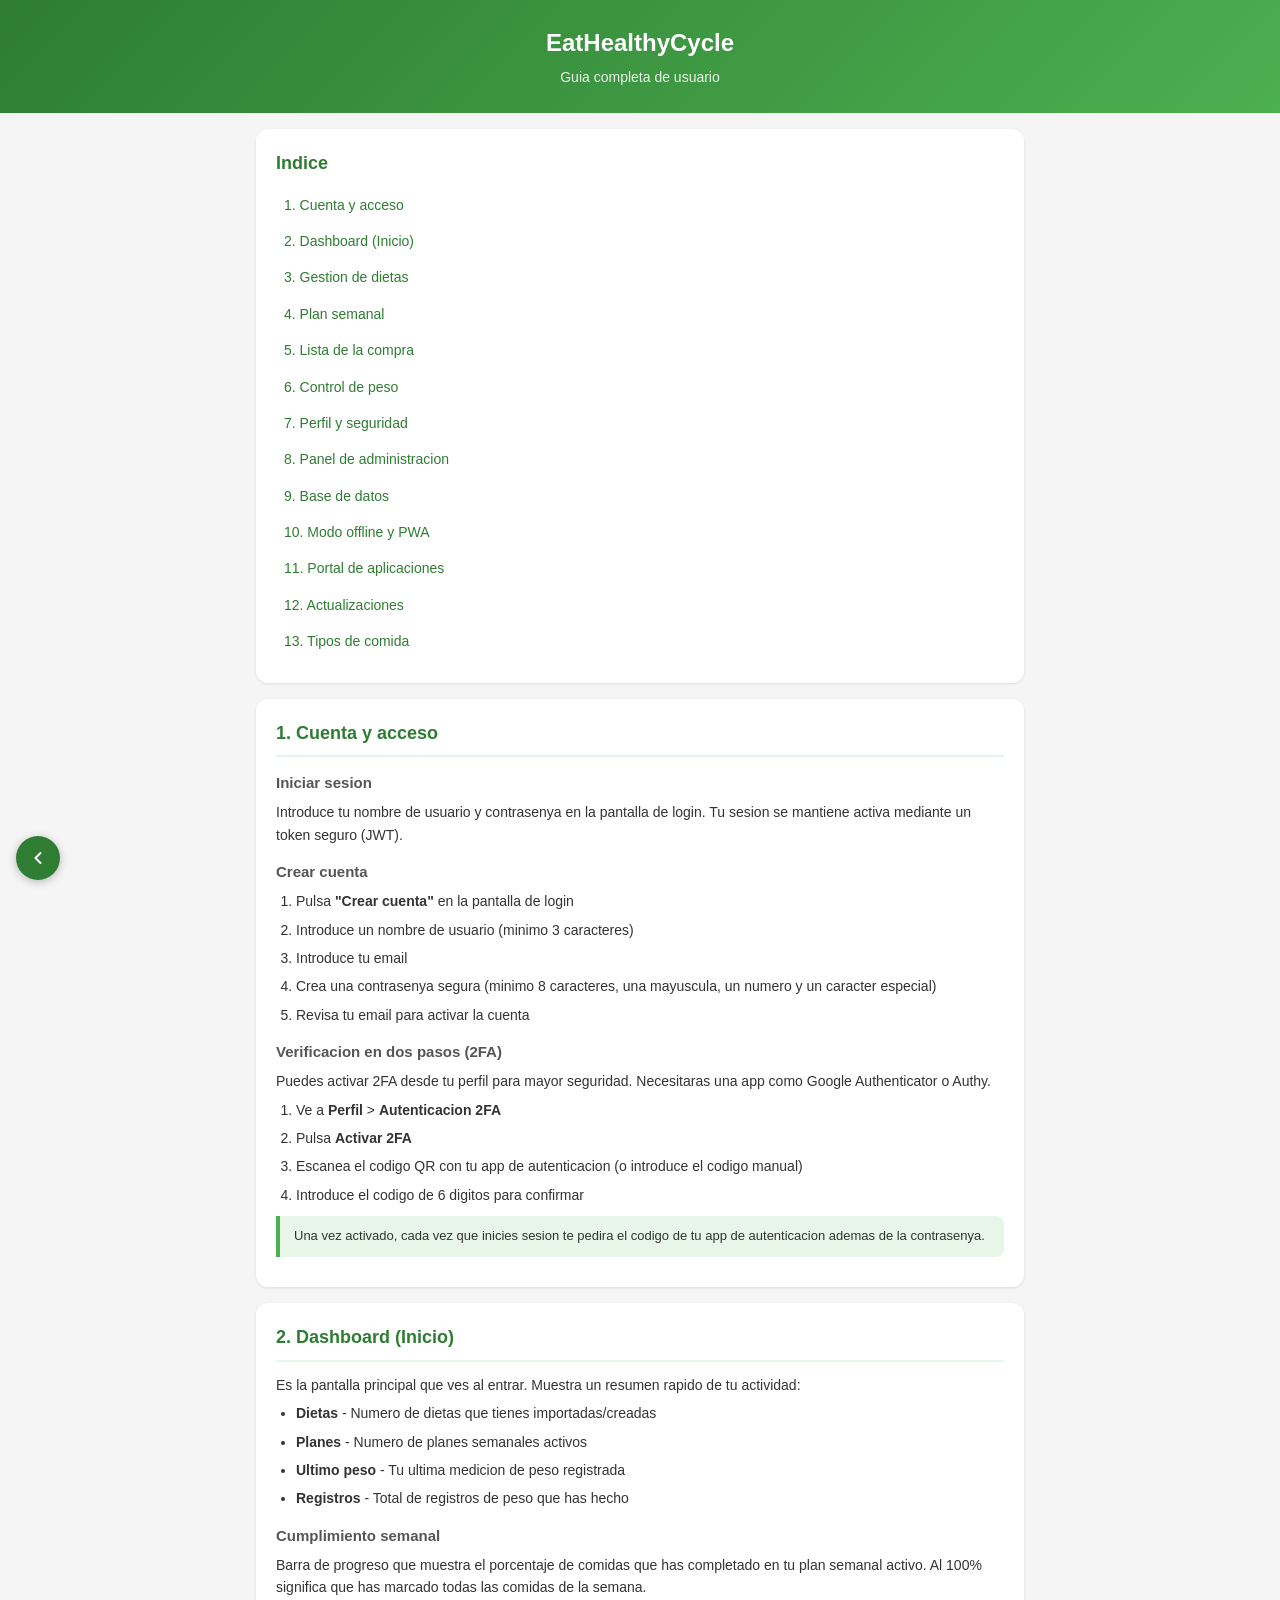
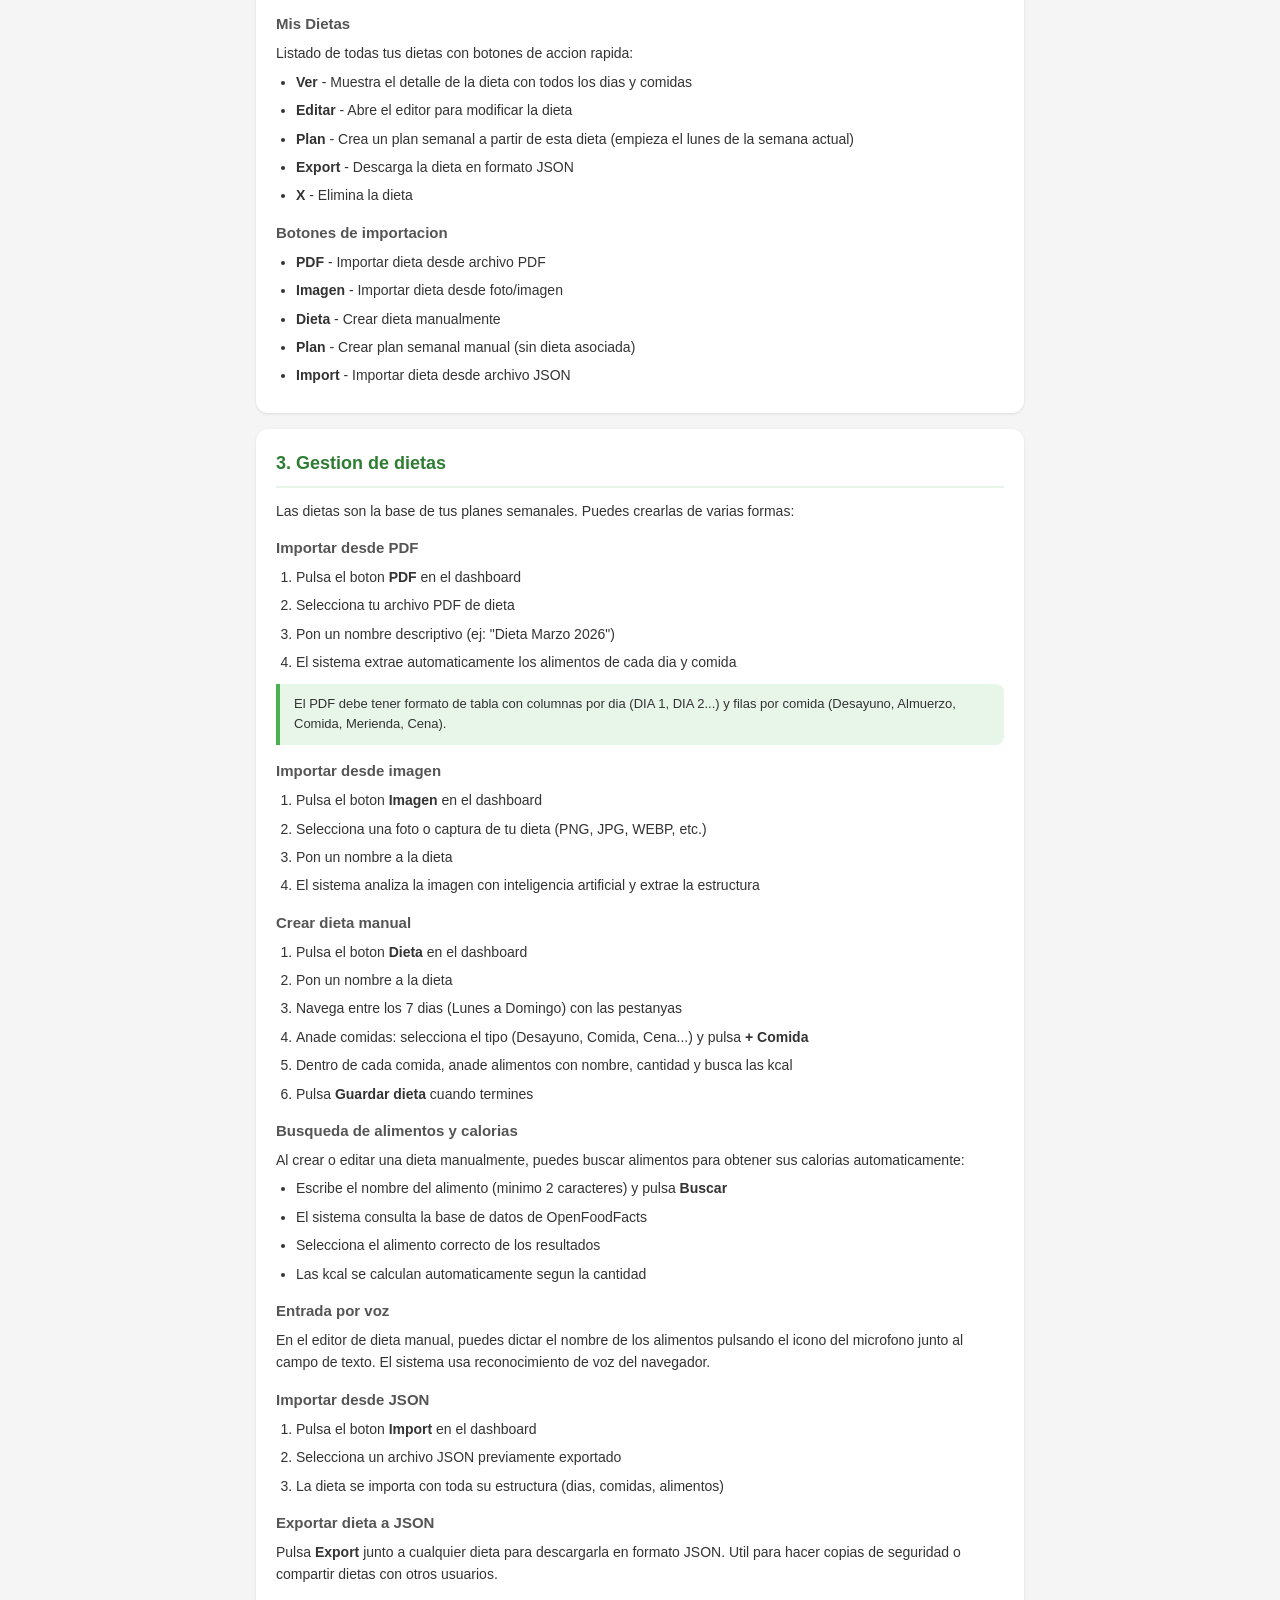
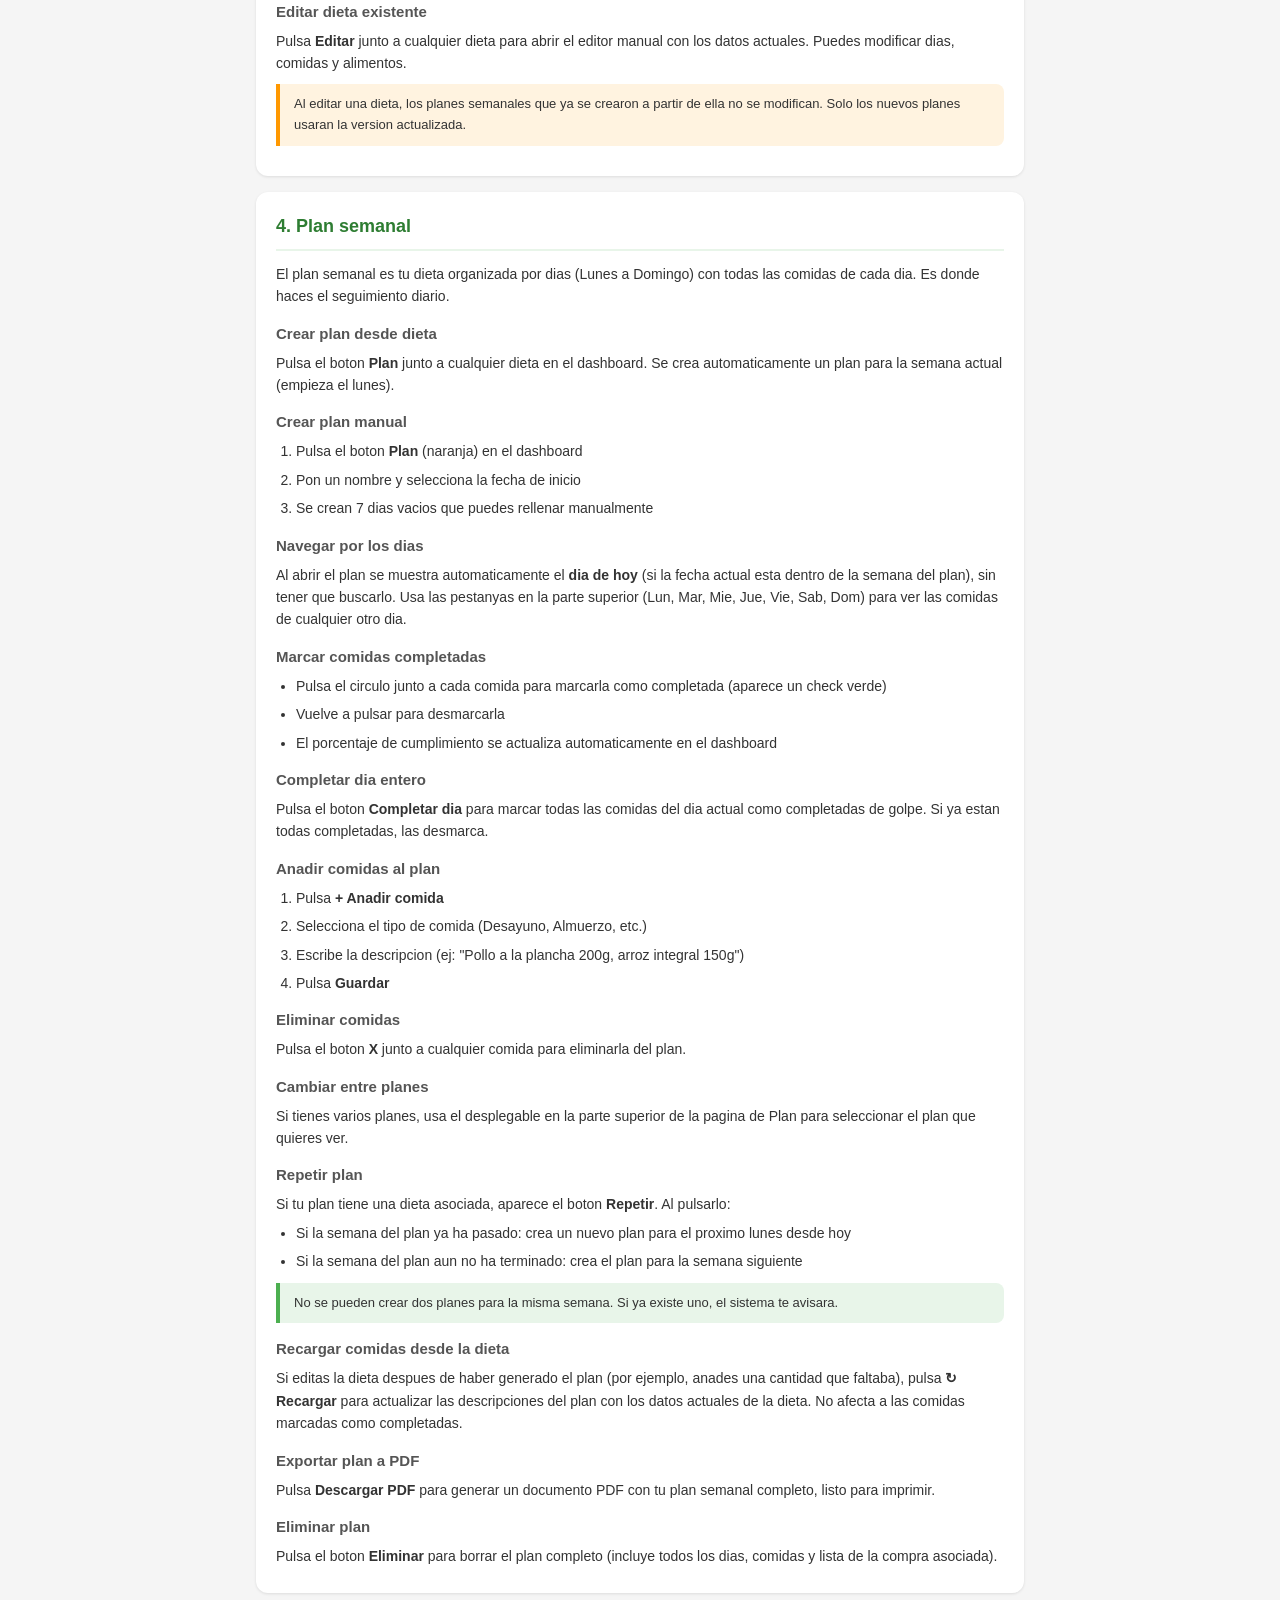
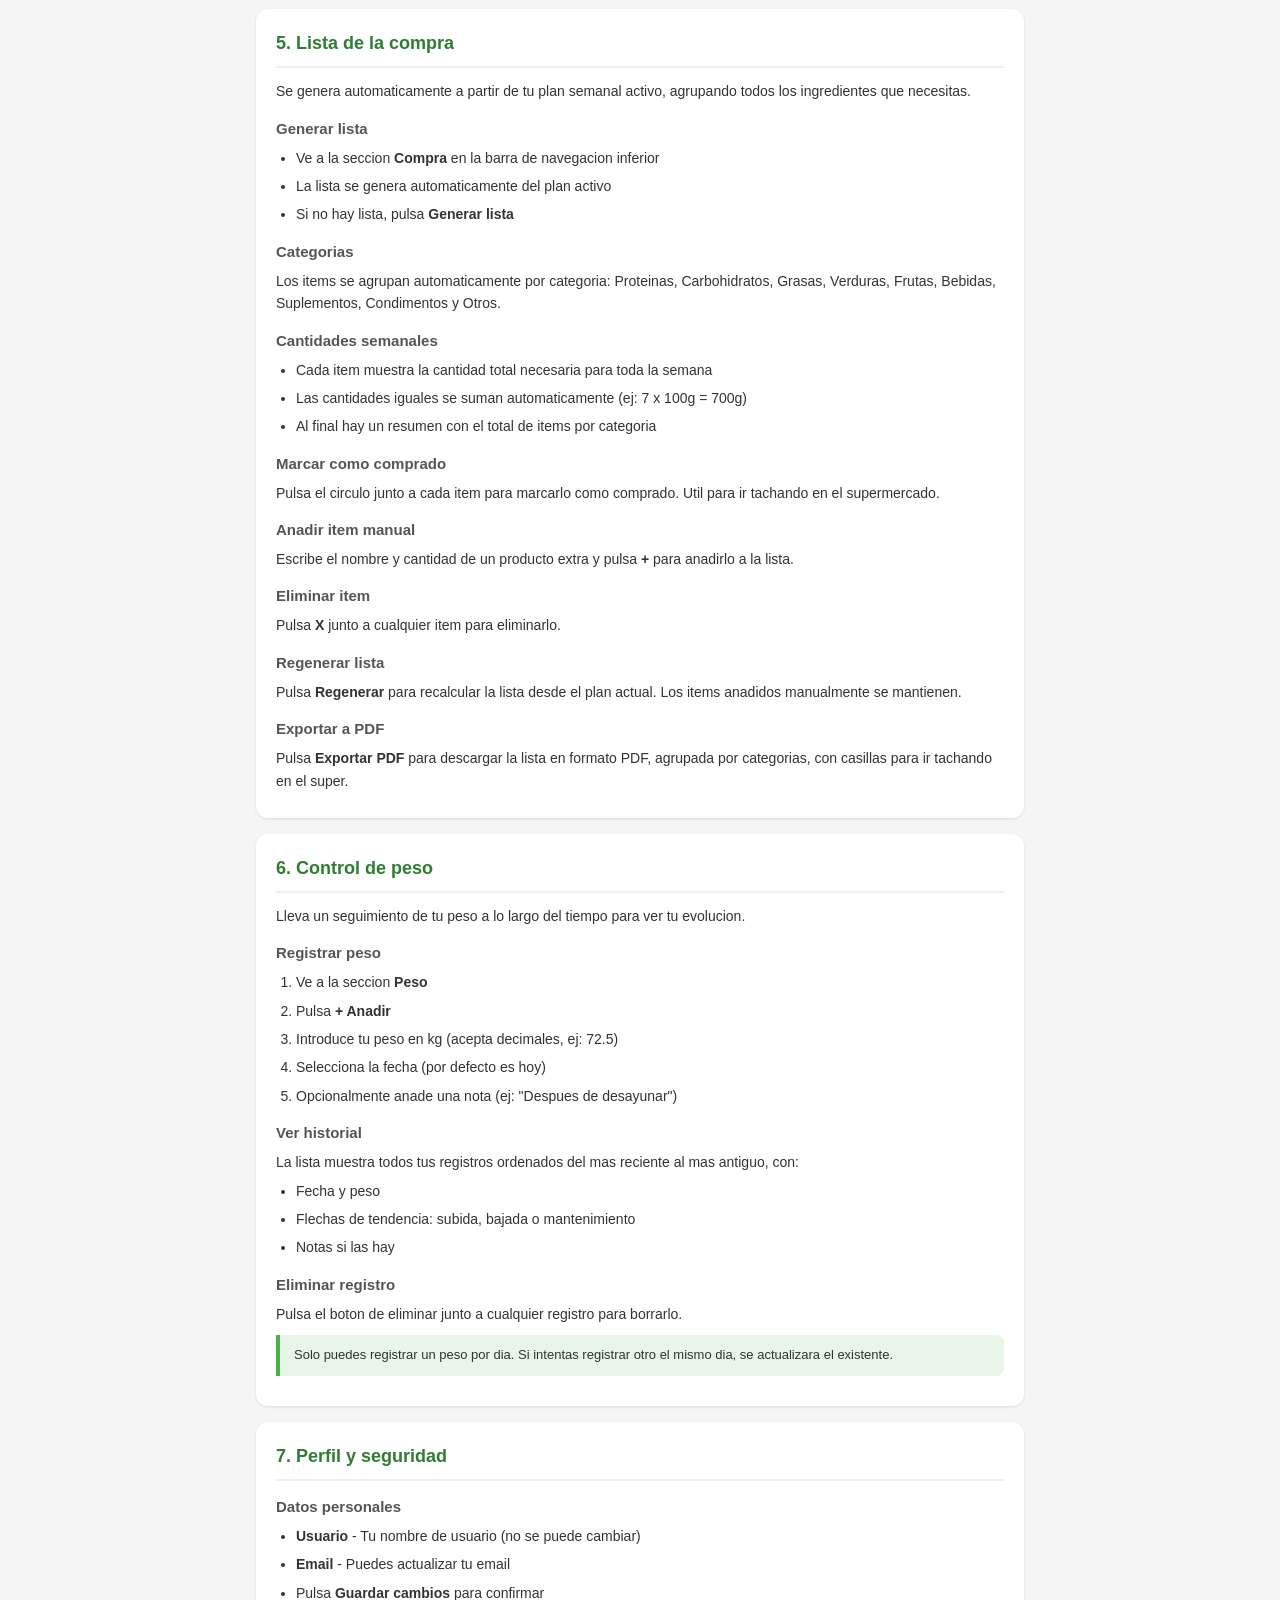
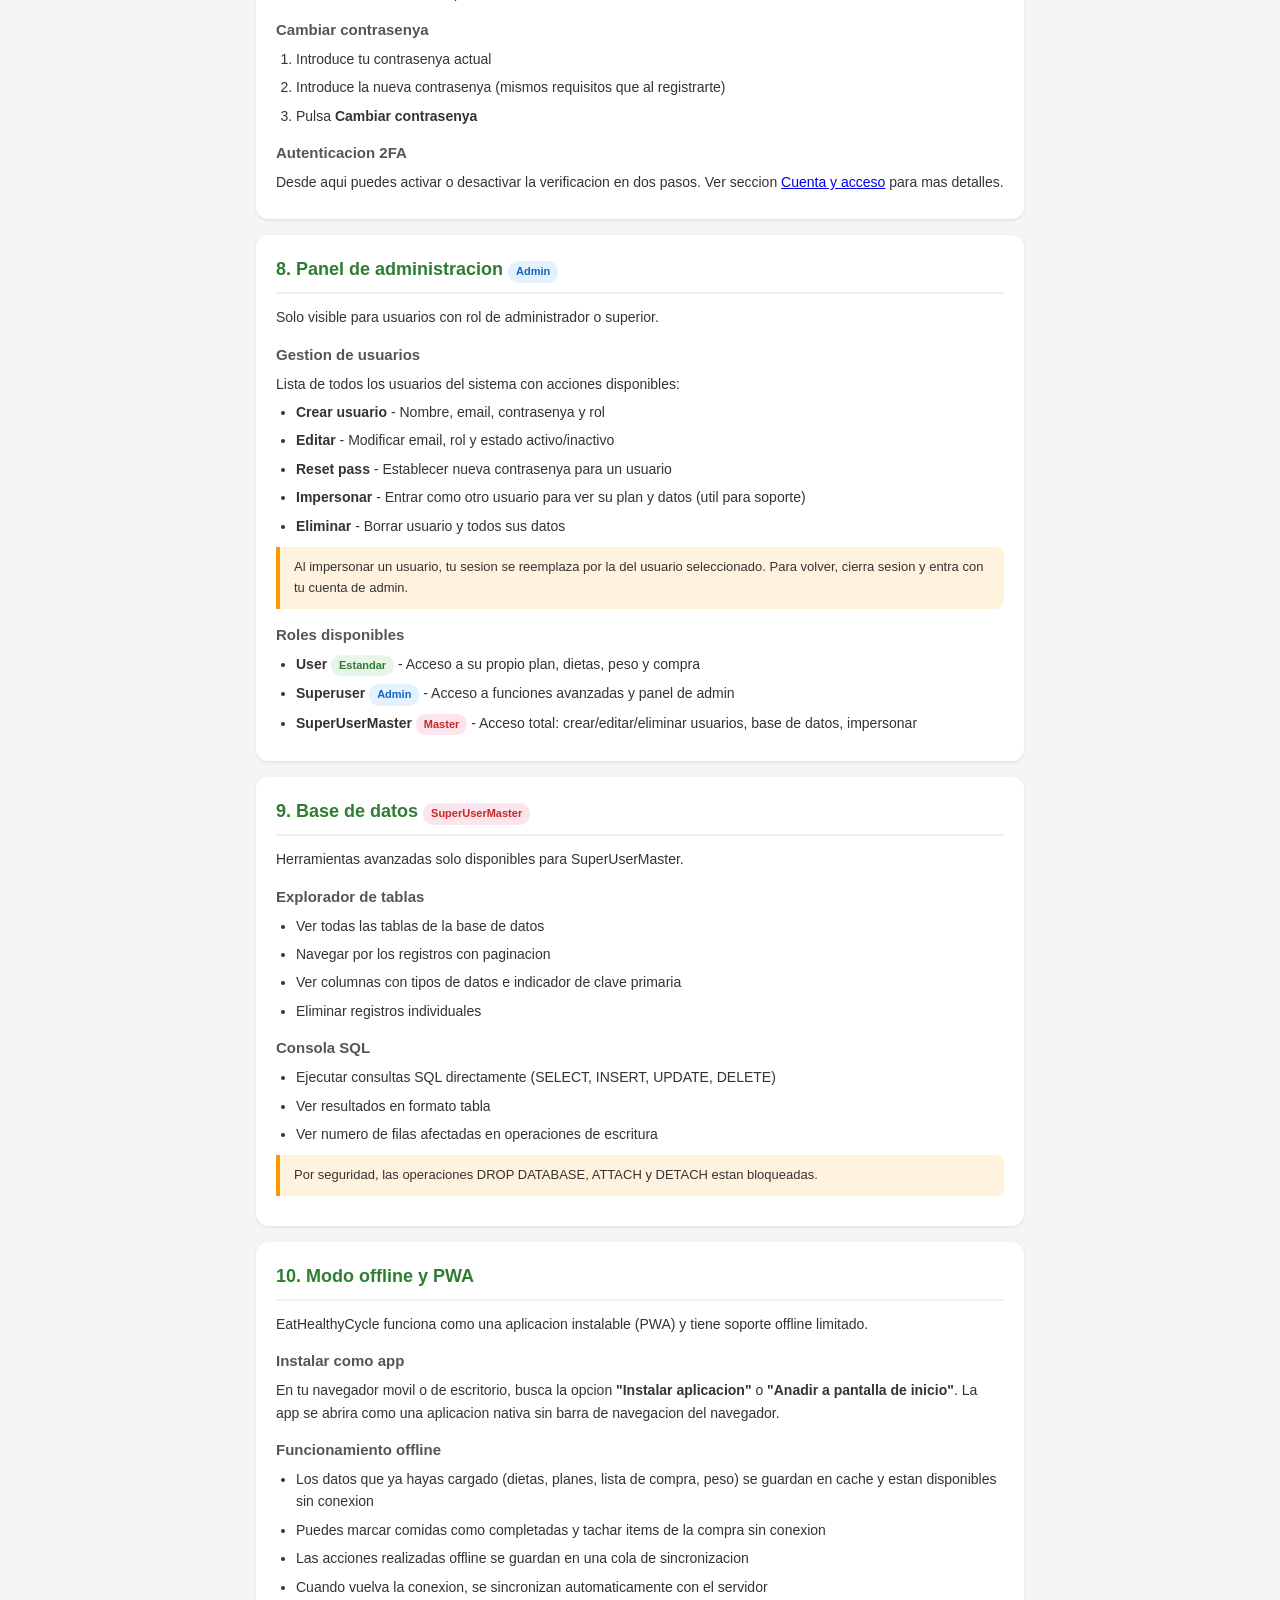
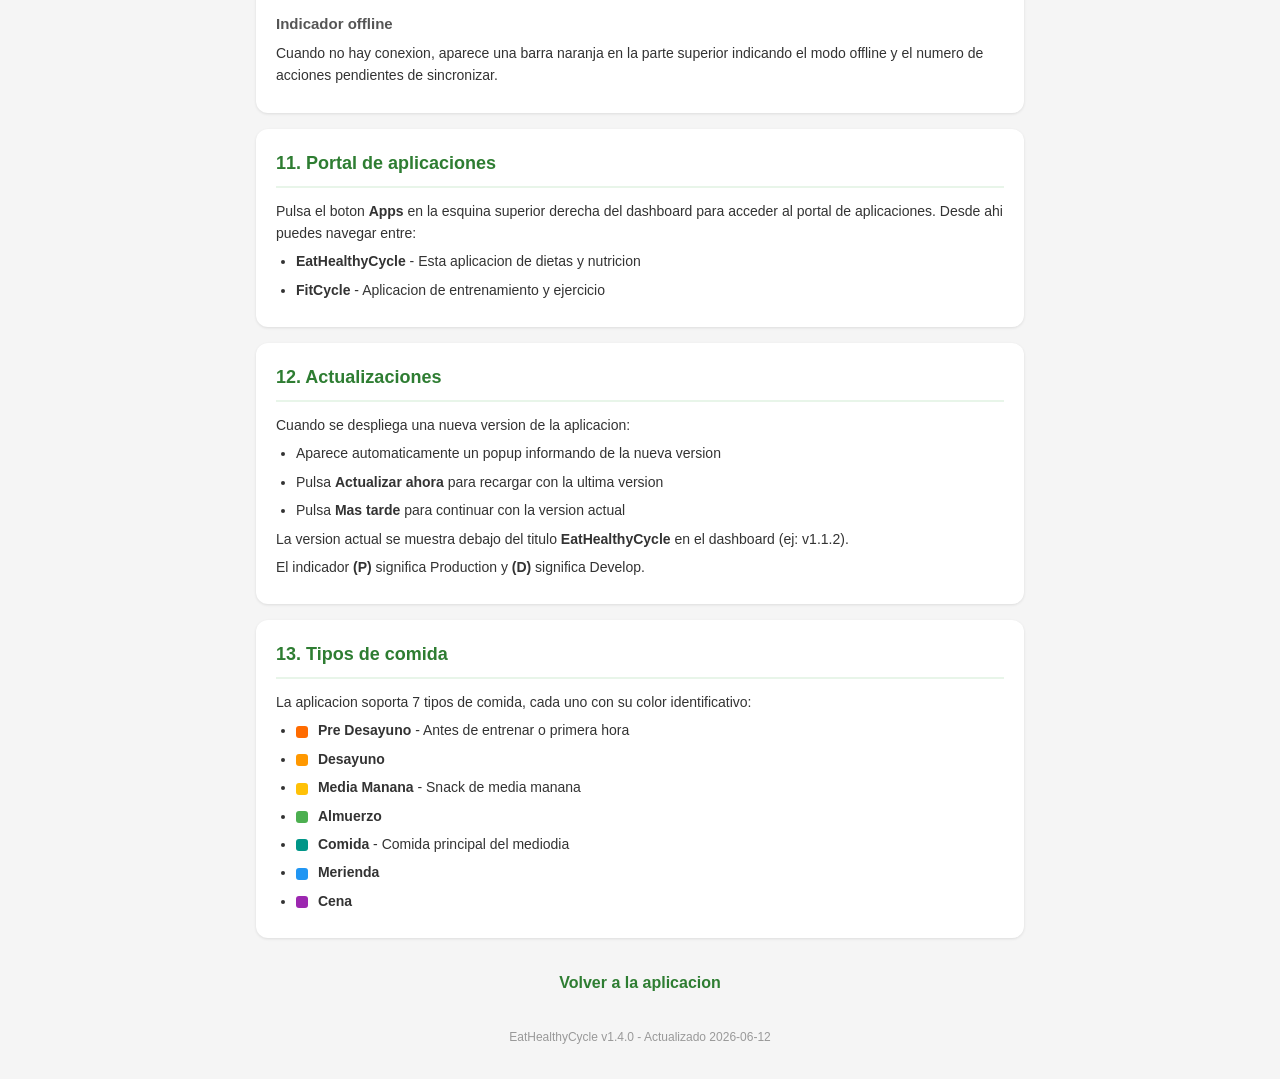
==== commit bedac3e2: "Fix plan day auto-select and PDF parser fragment/quantity loss - Plan opens on today's day automatic" ====
--- a/wwwroot/guia-usuario.html
+++ b/wwwroot/guia-usuario.html
@@ -203,7 +203,7 @@
             </ol>
 
             <h3>Navegar por los dias</h3>
-            <p>Usa las pestanyas en la parte superior (Lun, Mar, Mie, Jue, Vie, Sab, Dom) para ver las comidas de cada dia.</p>
+            <p>Al abrir el plan se muestra automaticamente el <strong>dia de hoy</strong> (si la fecha actual esta dentro de la semana del plan), sin tener que buscarlo. Usa las pestanyas en la parte superior (Lun, Mar, Mie, Jue, Vie, Sab, Dom) para ver las comidas de cualquier otro dia.</p>
 
             <h3>Marcar comidas completadas</h3>
             <ul>
@@ -440,7 +440,7 @@
         </div>
 
         <a href="/" class="back-link">Volver a la aplicacion</a>
-        <div class="version">EatHealthyCycle v1.3.0 - Actualizado 2026-05-22</div>
+        <div class="version">EatHealthyCycle v1.4.0 - Actualizado 2026-06-12</div>
     </div>
 </body>
 </html>
